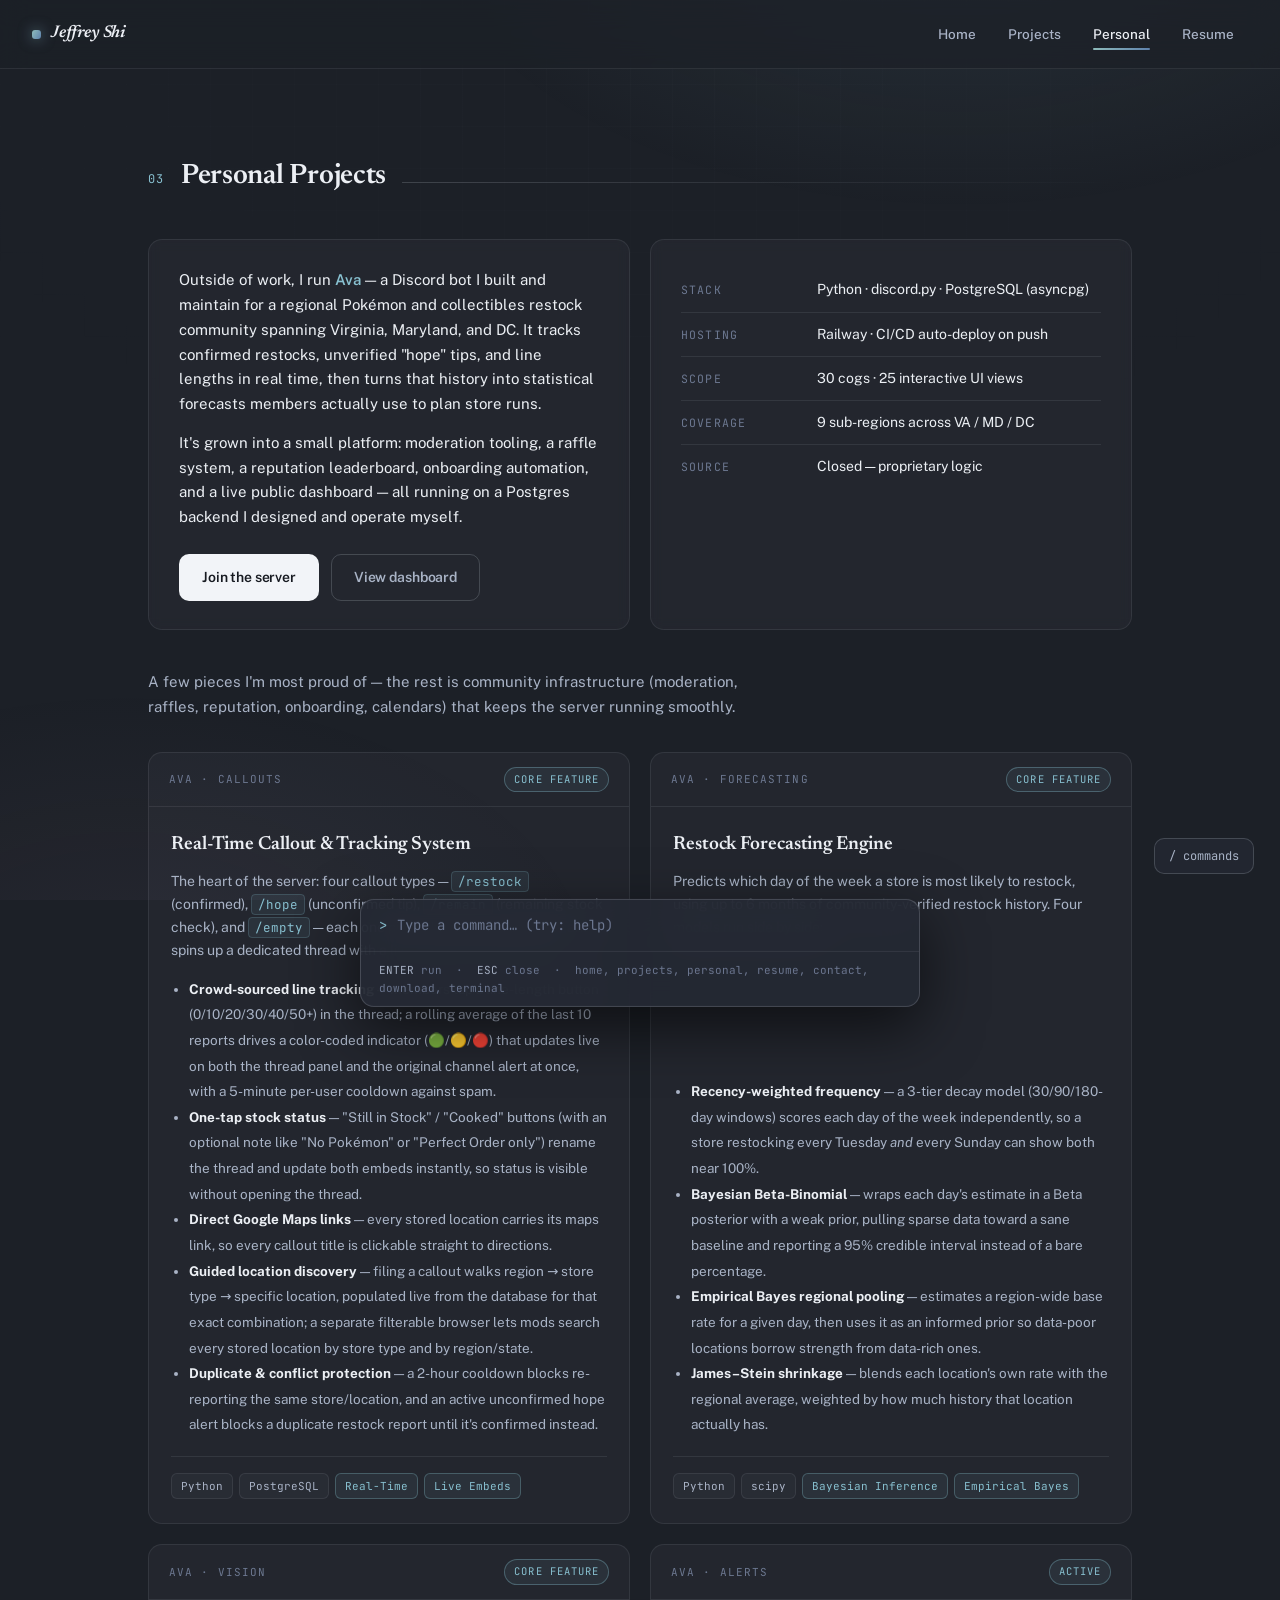
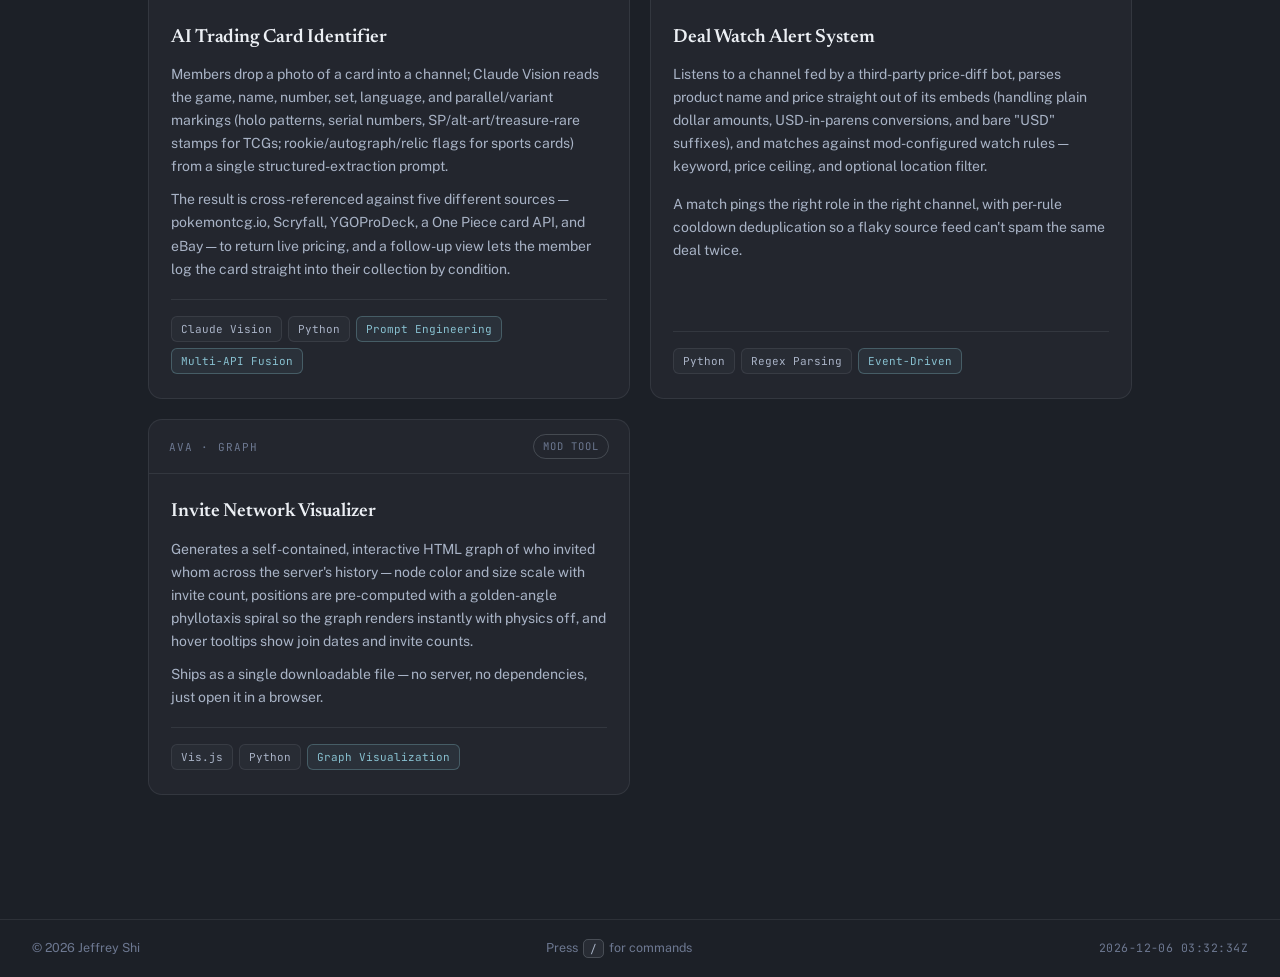
==== personal.html @ e6ff5771 "Sync to Sept 2026 threat-intel resume; strip AI-slop framing Content update (new resume): - Add GRVT" ====
<!DOCTYPE html>
<html lang="en">
<head>
  <meta charset="UTF-8" />
  <meta name="viewport" content="width=device-width, initial-scale=1.0" />
  <title>Personal Projects — Jeffrey Shi</title>
  <meta name="description" content="Personal projects by Jeffrey Shi — Ava, a Discord bot with a statistical restock-forecasting engine, Claude Vision card identification, and more." />
  <link rel="icon" href="assets/favicon.svg" type="image/svg+xml" />
  <link rel="preconnect" href="https://fonts.googleapis.com" />
  <link rel="preconnect" href="https://fonts.gstatic.com" crossorigin />
  <link href="https://fonts.googleapis.com/css2?family=Newsreader:ital,wght@0,400;0,500;0,600;0,700;1,400;1,500;1,600&family=Public+Sans:wght@400;500;600;700;800&family=JetBrains+Mono:wght@400;500;700&display=swap" rel="stylesheet" />
  <link rel="stylesheet" href="css/style.css" />
</head>
<body>
  <nav class="nav">
    <a class="nav-brand" href="index.html"><span class="brand-mark"></span>Jeffrey Shi</a>
    <div class="nav-links">
      <a href="index.html">Home</a>
      <a href="projects.html">Projects</a>
      <a href="personal.html" class="active">Personal</a>
      <a href="resume.html">Resume</a>
    </div>
  </nav>

  <main class="container">

    <section class="section" style="padding-bottom:0;">
      <div class="section-header reveal">
        <span class="tag">03</span>
        <h2 data-scramble>Personal Projects</h2>
        <div class="rule"></div>
      </div>
      <div class="grid-2 reveal" style="margin-bottom:40px;">
        <div class="panel">
          <p style="font-size:15px;">
            Outside of work, I run <strong style="color:var(--accent); font-weight:600;">Ava</strong> —
            a Discord bot I built and maintain for a regional Pokémon and
            collectibles restock community spanning Virginia, Maryland, and DC.
            It tracks confirmed restocks, unverified "hope" tips, and line
            lengths in real time, then turns that history into statistical
            forecasts members actually use to plan store runs.
          </p>
          <p style="font-size:15px; margin-top:14px;">
            It's grown into a small platform: moderation tooling, a raffle
            system, a reputation leaderboard, onboarding automation, and a
            live public dashboard — all running on a Postgres backend I
            designed and operate myself.
          </p>
          <div class="hero-actions" style="margin-top:24px;">
            <a class="btn" href="https://discord.gg/FQAQ3DVdY7" target="_blank" rel="noopener">Join the server</a>
            <a class="btn secondary" href="https://restock-dashboard-production.up.railway.app/" target="_blank" rel="noopener">View dashboard</a>
          </div>
        </div>
        <div class="panel">
          <div class="fact-row"><span class="fact-label">Stack</span><span class="val">Python · discord.py · PostgreSQL (asyncpg)</span></div>
          <div class="fact-row"><span class="fact-label">Hosting</span><span class="val">Railway · CI/CD auto-deploy on push</span></div>
          <div class="fact-row"><span class="fact-label">Scope</span><span class="val">30 cogs · 25 interactive UI views</span></div>
          <div class="fact-row"><span class="fact-label">Coverage</span><span class="val">9 sub-regions across VA / MD / DC</span></div>
          <div class="fact-row"><span class="fact-label">Source</span><span class="val">Closed — proprietary logic</span></div>
        </div>
      </div>
    </section>

    <section class="section" style="padding-top:0;">
      <p class="reveal" style="font-size:15px; color:var(--text-2); margin-bottom:32px; max-width:640px;">
        A few pieces I'm most proud of — the rest is community infrastructure
        (moderation, raffles, reputation, onboarding, calendars) that keeps
        the server running smoothly.
      </p>

      <div class="grid-2">

        <article class="case-file reveal">
          <div class="case-header">
            <span class="case-id">AVA · CALLOUTS</span>
            <span class="case-status active">CORE FEATURE</span>
          </div>
          <div class="case-body">
            <h3 data-scramble>Real-Time Callout &amp; Tracking System</h3>
            <p>
              The heart of the server: four callout types — <code>/restock</code>
              (confirmed), <code>/hope</code> (unconfirmed tip), <code>/remain</code>
              (remaining stock check), and <code>/empty</code> — each one pings the
              right regional role and spins up a dedicated thread with a live,
              interactive status panel.
            </p>
            <ul style="font-size:13.5px; color:var(--text-2); margin:14px 0 0 18px; line-height:1.9;">
              <li><strong style="color:var(--text);">Crowd-sourced line tracking</strong> — members tap a line-length button (0/10/20/30/40/50+) in the thread; a rolling average of the last 10 reports drives a color-coded indicator (🟢/🟡/🔴) that updates live on both the thread panel and the original channel alert at once, with a 5-minute per-user cooldown against spam.</li>
              <li><strong style="color:var(--text);">One-tap stock status</strong> — "Still in Stock" / "Cooked" buttons (with an optional note like "No Pokémon" or "Perfect Order only") rename the thread and update both embeds instantly, so status is visible without opening the thread.</li>
              <li><strong style="color:var(--text);">Direct Google Maps links</strong> — every stored location carries its maps link, so every callout title is clickable straight to directions.</li>
              <li><strong style="color:var(--text);">Guided location discovery</strong> — filing a callout walks region → store type → specific location, populated live from the database for that exact combination; a separate filterable browser lets mods search every stored location by store type and by region/state.</li>
              <li><strong style="color:var(--text);">Duplicate &amp; conflict protection</strong> — a 2-hour cooldown blocks re-reporting the same store/location, and an active unconfirmed hope alert blocks a duplicate restock report until it's confirmed instead.</li>
            </ul>
            <div class="case-meta">
              <span class="chip">Python</span>
              <span class="chip">PostgreSQL</span>
              <span class="chip green">Real-Time</span>
              <span class="chip green">Live Embeds</span>
            </div>
          </div>
        </article>

        <article class="case-file reveal">
          <div class="case-header">
            <span class="case-id">AVA · FORECASTING</span>
            <span class="case-status active">CORE FEATURE</span>
          </div>
          <div class="case-body">
            <h3 data-scramble>Restock Forecasting Engine</h3>
            <p>
              Predicts which day of the week a store is most likely to restock,
              using up to 6 months of community-verified restock history. Four
              models run side by side:
            </p>
            <ul style="font-size:13.5px; color:var(--text-2); margin:14px 0 0 18px; line-height:1.9;">
              <li><strong style="color:var(--text);">Recency-weighted frequency</strong> — a 3-tier decay model (30/90/180-day windows) scores each day of the week independently, so a store restocking every Tuesday <em>and</em> every Sunday can show both near 100%.</li>
              <li><strong style="color:var(--text);">Bayesian Beta-Binomial</strong> — wraps each day's estimate in a Beta posterior with a weak prior, pulling sparse data toward a sane baseline and reporting a 95% credible interval instead of a bare percentage.</li>
              <li><strong style="color:var(--text);">Empirical Bayes regional pooling</strong> — estimates a region-wide base rate for a given day, then uses it as an informed prior so data-poor locations borrow strength from data-rich ones.</li>
              <li><strong style="color:var(--text);">James–Stein shrinkage</strong> — blends each location's own rate with the regional average, weighted by how much history that location actually has.</li>
            </ul>
            <div class="case-meta">
              <span class="chip">Python</span>
              <span class="chip">scipy</span>
              <span class="chip green">Bayesian Inference</span>
              <span class="chip green">Empirical Bayes</span>
            </div>
          </div>
        </article>

        <article class="case-file reveal">
          <div class="case-header">
            <span class="case-id">AVA · VISION</span>
            <span class="case-status active">CORE FEATURE</span>
          </div>
          <div class="case-body">
            <h3 data-scramble>AI Trading Card Identifier</h3>
            <p>
              Members drop a photo of a card into a channel; Claude Vision reads
              the game, name, number, set, language, and parallel/variant
              markings (holo patterns, serial numbers, SP/alt-art/treasure-rare
              stamps for TCGs; rookie/autograph/relic flags for sports cards)
              from a single structured-extraction prompt.
            </p>
            <p style="margin-top:10px;">
              The result is cross-referenced against five different sources —
              pokemontcg.io, Scryfall, YGOProDeck, a One Piece card API, and
              eBay — to return live pricing, and a follow-up view lets the
              member log the card straight into their collection by condition.
            </p>
            <div class="case-meta">
              <span class="chip">Claude Vision</span>
              <span class="chip">Python</span>
              <span class="chip green">Prompt Engineering</span>
              <span class="chip green">Multi-API Fusion</span>
            </div>
          </div>
        </article>

        <article class="case-file reveal">
          <div class="case-header">
            <span class="case-id">AVA · ALERTS</span>
            <span class="case-status active">ACTIVE</span>
          </div>
          <div class="case-body">
            <h3 data-scramble>Deal Watch Alert System</h3>
            <p>
              Listens to a channel fed by a third-party price-diff bot, parses
              product name and price straight out of its embeds (handling
              plain dollar amounts, USD-in-parens conversions, and bare "USD"
              suffixes), and matches against mod-configured watch rules —
              keyword, price ceiling, and optional location filter.
            </p>
            <p style="margin-top:10px;">
              A match pings the right role in the right channel, with
              per-rule cooldown deduplication so a flaky source feed can't
              spam the same deal twice.
            </p>
            <div class="case-meta">
              <span class="chip">Python</span>
              <span class="chip">Regex Parsing</span>
              <span class="chip green">Event-Driven</span>
            </div>
          </div>
        </article>

        <article class="case-file reveal">
          <div class="case-header">
            <span class="case-id">AVA · GRAPH</span>
            <span class="case-status archived">MOD TOOL</span>
          </div>
          <div class="case-body">
            <h3 data-scramble>Invite Network Visualizer</h3>
            <p>
              Generates a self-contained, interactive HTML graph of who invited
              whom across the server's history — node color and size scale
              with invite count, positions are pre-computed with a golden-angle
              phyllotaxis spiral so the graph renders instantly with physics
              off, and hover tooltips show join dates and invite counts.
            </p>
            <p style="margin-top:10px;">
              Ships as a single downloadable file — no server, no dependencies,
              just open it in a browser.
            </p>
            <div class="case-meta">
              <span class="chip">Vis.js</span>
              <span class="chip">Python</span>
              <span class="chip green">Graph Visualization</span>
            </div>
          </div>
        </article>

      </div>
    </section>

  </main>

  <footer class="status-bar">
    <span>&copy; 2026 Jeffrey Shi</span>
    <span class="mono-hint">Press <kbd>/</kbd> for commands</span>
    <span id="utc-clock"></span>
  </footer>

  <button class="cmd-fab" id="cmd-fab">/ commands</button>
  <div class="cmd-palette" id="cmd-palette">
    <div class="cmd-row">
      <span class="p">&gt;</span>
      <input id="cmd-input" type="text" placeholder="Type a command… (try: help)" aria-label="Site command" autocomplete="off" spellcheck="false" />
    </div>
    <div class="cmd-hint"><span class="k">ENTER</span> run &nbsp;·&nbsp; <span class="k">ESC</span> close &nbsp;·&nbsp; home, projects, personal, resume, contact, download, terminal</div>
  </div>

  <script src="js/main.js"></script>
  <script src="js/terminal.js"></script>
</body>
</html>
---- css/style.css ----
/* ============================================================
   JEFFREY SHI — PERSONAL SITE
   Design: "Nord Ops" — an editorial take on the Nord editor/
   terminal theme. Frost cyan dominant, aurora purple as a sharp
   secondary accent. Serif headlines, Public Sans body, JetBrains
   Mono for data/labels/code — three voices, not one blended font.
   ============================================================ */

:root {
  --bg: #1c2027;
  --surface: rgba(216, 222, 233, 0.035);
  --surface-hover: rgba(216, 222, 233, 0.065);
  --border: rgba(216, 222, 233, 0.09);
  --border-strong: rgba(216, 222, 233, 0.19);
  --text: #eceff4;                 /* Nord6 */
  --text-2: #a9b3c6;                /* muted slate — secondary body copy */
  --text-3: #6d7891;                /* muted — tertiary / labels */
  --accent: #88c0d0;                /* Nord8 frost cyan — dominant */
  --accent-2: #b48ead;              /* Nord15 aurora purple — sharp secondary */
  --accent-soft: rgba(136, 192, 208, 0.12);
  --grad: linear-gradient(120deg, #8fbcbb, #5e81ac);  /* Nord7 teal → Nord10 deep frost blue */
  --mono: "JetBrains Mono", "Cascadia Code", Consolas, monospace;
  --sans: "Public Sans", "Segoe UI", system-ui, sans-serif;
  --serif: "Newsreader", "Iowan Old Style", Georgia, serif;
  --radius: 14px;
}

* { margin: 0; padding: 0; box-sizing: border-box; }

html { scroll-behavior: smooth; }

body {
  background: var(--bg);
  color: var(--text);
  font-family: var(--sans);
  font-size: 16px;
  line-height: 1.65;
  overflow-x: hidden;
  -webkit-font-smoothing: antialiased;
}

/* Ambient glows */
body::before {
  content: "";
  position: fixed;
  inset: 0;
  z-index: -3;
  pointer-events: none;
  background:
    radial-gradient(900px 500px at 75% -10%, rgba(136, 192, 208, 0.10), transparent 60%),
    radial-gradient(800px 500px at 10% 110%, rgba(180, 142, 173, 0.07), transparent 60%);
}

/* Faint technical grid — atmosphere/depth without a texture image */
body::after {
  content: "";
  position: fixed;
  inset: 0;
  z-index: -2;
  pointer-events: none;
  opacity: 0.5;
  background-image:
    linear-gradient(rgba(216, 222, 233, 0.035) 1px, transparent 1px),
    linear-gradient(90deg, rgba(216, 222, 233, 0.035) 1px, transparent 1px);
  background-size: 42px 42px;
  mask-image: radial-gradient(1200px 800px at 50% 0%, black, transparent 75%);
  -webkit-mask-image: radial-gradient(1200px 800px at 50% 0%, black, transparent 75%);
}

::selection { background: rgba(136, 192, 208, 0.35); color: #fff; }

/* ---------- Navigation ---------- */
.nav {
  position: sticky;
  top: 0;
  z-index: 100;
  display: flex;
  align-items: center;
  justify-content: space-between;
  padding: 16px 32px;
  background: rgba(28, 32, 39, 0.72);
  backdrop-filter: blur(14px);
  -webkit-backdrop-filter: blur(14px);
  border-bottom: 1px solid var(--border);
}

.nav-brand {
  display: inline-flex;
  align-items: center;
  gap: 10px;
  font-family: var(--serif);
  font-size: 17px;
  font-weight: 600;
  font-style: italic;
  color: var(--text);
  text-decoration: none;
  letter-spacing: -0.01em;
}

.brand-mark {
  width: 9px;
  height: 9px;
  border-radius: 3px;
  background: var(--grad);
  box-shadow: 0 0 14px rgba(136, 192, 208, 0.55);
}

.nav-links { display: flex; gap: 4px; }

.nav-links a {
  position: relative;
  font-size: 13.5px;
  font-weight: 500;
  color: var(--text-2);
  text-decoration: none;
  padding: 7px 14px;
  border-radius: 8px;
  transition: color 0.15s ease, background 0.15s ease;
}

.nav-links a:hover { color: var(--text); background: var(--surface-hover); }

.nav-links a.active { color: var(--text); }

.nav-links a.active::after {
  content: "";
  position: absolute;
  left: 14px;
  right: 14px;
  bottom: 2px;
  height: 2px;
  border-radius: 2px;
  background: var(--grad);
}

/* ---------- Layout ---------- */
.container {
  max-width: 1040px;
  margin: 0 auto;
  padding: 0 28px;
}

.section { padding: 84px 0; }

.section-header {
  display: flex;
  align-items: baseline;
  gap: 16px;
  margin-bottom: 40px;
}

.section-header .tag {
  font-family: var(--mono);
  font-size: 12px;
  color: var(--accent);
  letter-spacing: 0.12em;
}

.section-header h2 {
  font-family: var(--serif);
  font-size: 28px;
  font-weight: 600;
  letter-spacing: -0.01em;
  color: var(--text);
  white-space: nowrap;
}

.section-header .rule {
  flex: 1;
  height: 1px;
  background: linear-gradient(90deg, var(--border-strong), transparent);
}

/* ---------- Hero ---------- */
.hero {
  position: relative;
  min-height: calc(100vh - 70px);
  display: flex;
  align-items: center;
  padding: 80px 0 60px;
}

.hero > div:first-child {
  position: relative;
  z-index: 1;
}

/* One orchestrated page-load sequence — staggered reveal, not scattered
   micro-interactions. Below the fold, .reveal (scroll-triggered) takes over. */
.hero-load {
  opacity: 0;
  animation: hero-load-in 0.7s cubic-bezier(0.16, 1, 0.3, 1) forwards;
}

@keyframes hero-load-in {
  from { opacity: 0; transform: translateY(16px); }
  to   { opacity: 1; transform: translateY(0); }
}

@media (prefers-reduced-motion: reduce) {
  .hero-load { animation: none; opacity: 1; }
}

/* ---------- 3D hero centerpiece (signals globe) ---------- */
.hero-3d {
  position: absolute;
  top: 50%;
  right: -110px;
  transform: translateY(-50%);
  width: 620px;
  height: 620px;
  z-index: 0;
  pointer-events: none;
  /* Fade the canvas edges to nothing instead of a hard rectangle — the
     globe's own render always fills a square, so this is what makes it
     read as sitting *in* the page rather than framed by a box. */
  mask-image: radial-gradient(circle at 50% 50%, black 42%, transparent 82%);
  -webkit-mask-image: radial-gradient(circle at 50% 50%, black 42%, transparent 82%);
}

.hero-3d canvas { width: 100%; height: 100%; display: block; }

@media (max-width: 1400px) { .hero-3d { width: 520px; height: 520px; right: -70px; } }
@media (max-width: 1100px) { .hero-3d { width: 420px; height: 420px; right: -40px; opacity: 0.55; } }
@media (max-width: 900px)  { .hero-3d { display: none; } }

.eyebrow {
  font-family: var(--mono);
  font-size: 12px;
  letter-spacing: 0.22em;
  text-transform: uppercase;
  color: var(--text-3);
  margin-bottom: 22px;
}

.eyebrow .tick { color: var(--accent); }

.hero-name {
  font-family: var(--serif);
  font-size: clamp(46px, 8vw, 88px);
  font-weight: 700;
  letter-spacing: -0.02em;
  line-height: 1.02;
  color: var(--text);
}

.hero-name .grad {
  color: var(--accent); /* fallback if background-clip:text isn't supported/rendered */
  background: var(--grad);
  -webkit-background-clip: text;
  background-clip: text;
}

@supports ((-webkit-background-clip: text) or (background-clip: text)) {
  .hero-name .grad { color: transparent; }
}

.hero-role {
  margin-top: 20px;
  font-family: var(--mono);
  font-size: clamp(14px, 2vw, 17px);
  color: var(--text-2);
  min-height: 1.7em;
}

.hero-role .cursor {
  display: inline-block;
  width: 2px;
  height: 1.15em;
  margin-left: 2px;
  background: var(--accent);
  vertical-align: text-bottom;
  animation: blink 1.1s steps(1) infinite;
}

@keyframes blink { 50% { opacity: 0; } }

.hero-sub {
  margin-top: 26px;
  max-width: 620px;
  color: var(--text-2);
  font-size: 16.5px;
}

.hero-actions { margin-top: 38px; display: flex; gap: 12px; flex-wrap: wrap; }

/* ---------- Buttons ---------- */
.btn {
  display: inline-flex;
  align-items: center;
  gap: 8px;
  font-family: var(--sans);
  font-size: 14px;
  font-weight: 600;
  letter-spacing: -0.01em;
  text-decoration: none;
  padding: 11px 22px;
  border-radius: 10px;
  border: 1px solid transparent;
  background: #f2f4f8;
  color: #171a21;
  cursor: pointer;
  transition: transform 0.15s ease, box-shadow 0.15s ease, background 0.15s ease, border-color 0.15s ease, color 0.15s ease;
}

.btn:hover {
  transform: translateY(-1px);
  box-shadow: 0 8px 30px rgba(136, 192, 208, 0.18);
}

.btn.amber {
  background: var(--accent-soft);
  border-color: rgba(136, 192, 208, 0.35);
  color: var(--accent);
}

.btn.amber:hover {
  background: rgba(136, 192, 208, 0.18);
  border-color: rgba(136, 192, 208, 0.6);
  box-shadow: 0 8px 30px rgba(136, 192, 208, 0.15);
}

.btn.secondary {
  background: transparent;
  border-color: var(--border-strong);
  color: var(--text-2);
}

.btn.secondary:hover {
  color: var(--text);
  border-color: rgba(216, 222, 233, 0.35);
  box-shadow: none;
}

/* ---------- Panels / cards ---------- */
.panel {
  background: var(--surface);
  border: 1px solid var(--border);
  border-radius: var(--radius);
  padding: 28px 30px;
  backdrop-filter: blur(6px);
}

.grid-2 { display: grid; grid-template-columns: 1fr 1fr; gap: 20px; }
.grid-3 { display: grid; grid-template-columns: repeat(3, 1fr); gap: 20px; }

@media (max-width: 820px) {
  .grid-2, .grid-3 { grid-template-columns: 1fr; }
}

/* ---------- Fact list (about page) ---------- */
.fact-row {
  display: grid;
  grid-template-columns: 120px 1fr;
  gap: 16px;
  padding: 10px 0;
  border-bottom: 1px solid var(--border);
  font-size: 14px;
}

.fact-row:last-child { border-bottom: none; }

.fact-label {
  font-family: var(--mono);
  font-size: 11.5px;
  letter-spacing: 0.1em;
  text-transform: uppercase;
  color: var(--text-3);
  padding-top: 3px;
}

.fact-row .val { color: var(--text); }
.fact-row .val em { font-style: normal; color: var(--accent); }

/* ---------- Domain cards ---------- */
.domain-card {
  position: relative;
  background: var(--surface);
  border: 1px solid var(--border);
  border-radius: var(--radius);
  padding: 28px 26px;
  transition: transform 0.2s ease, border-color 0.2s ease, background 0.2s ease;
  overflow: hidden;
}

.domain-card::before {
  content: "";
  position: absolute;
  top: 0;
  left: 0;
  right: 0;
  height: 1px;
  background: var(--grad);
  opacity: 0;
  transition: opacity 0.2s ease;
}

.domain-card:hover {
  transform: translateY(-3px);
  border-color: var(--border-strong);
  background: var(--surface-hover);
}

.domain-card:hover::before { opacity: 1; }

.domain-card .icon {
  font-family: var(--mono);
  font-size: 11.5px;
  color: var(--accent);
  letter-spacing: 0.14em;
  margin-bottom: 14px;
}

.domain-card h3 {
  font-family: var(--serif);
  font-size: 19px;
  font-weight: 600;
  letter-spacing: -0.005em;
  color: var(--text);
  margin-bottom: 10px;
}

.domain-card p { font-size: 14px; color: var(--text-2); }

.domain-card .chips { margin-top: 18px; display: flex; flex-wrap: wrap; gap: 6px; }

/* ---------- Chips ---------- */
.chip {
  font-family: var(--mono);
  font-size: 11px;
  color: var(--text-2);
  border: 1px solid var(--border);
  border-radius: 6px;
  padding: 3px 9px;
  background: rgba(216, 222, 233, 0.03);
}

.chip.green {
  color: var(--accent);
  border-color: rgba(136, 192, 208, 0.3);
  background: rgba(136, 192, 208, 0.07);
}

.chip.amber {
  color: var(--accent-2);
  border-color: rgba(180, 142, 173, 0.3);
  background: rgba(180, 142, 173, 0.07);
}

/* ---------- Reveal on scroll ---------- */
.reveal { opacity: 0; transform: translateY(16px); transition: opacity 0.55s ease, transform 0.55s ease; }
.reveal.visible { opacity: 1; transform: none; }

/* ---------- Project cards ---------- */
.case-file {
  position: relative;
  background: var(--surface);
  border: 1px solid var(--border);
  border-radius: var(--radius);
  overflow: hidden;
  transition: transform 0.2s ease, border-color 0.2s ease, background 0.2s ease;
  display: flex;
  flex-direction: column;
}

.case-file:hover {
  transform: translateY(-3px);
  border-color: var(--border-strong);
  background: var(--surface-hover);
}

.case-header {
  display: flex;
  justify-content: space-between;
  align-items: center;
  padding: 14px 20px;
  border-bottom: 1px solid var(--border);
  font-family: var(--mono);
  font-size: 11px;
}

.case-id { color: var(--text-3); letter-spacing: 0.1em; }

.case-status {
  letter-spacing: 0.1em;
  padding: 3px 9px;
  border-radius: 999px;
  border: 1px solid;
  font-size: 10.5px;
}

.case-status.active { color: var(--accent); border-color: rgba(136, 192, 208, 0.35); background: rgba(136, 192, 208, 0.07); }
.case-status.archived { color: var(--text-3); border-color: var(--border-strong); }
.case-status.dev { color: var(--accent-2); border-color: rgba(180, 142, 173, 0.35); background: rgba(180, 142, 173, 0.07); }

.case-body { padding: 22px 22px 24px; flex: 1; display: flex; flex-direction: column; }

.case-body h3 {
  font-family: var(--serif);
  font-size: 19px;
  font-weight: 600;
  letter-spacing: -0.005em;
  color: var(--text);
  margin-bottom: 10px;
}

.case-body p { font-size: 14px; color: var(--text-2); flex: 1; }

.case-body code {
  font-family: var(--mono);
  font-size: 12.5px;
  color: var(--accent);
  background: rgba(136, 192, 208, 0.08);
  border: 1px solid rgba(136, 192, 208, 0.2);
  border-radius: 4px;
  padding: 1px 6px;
}

.case-meta {
  margin-top: 18px;
  padding-top: 16px;
  border-top: 1px solid var(--border);
  display: flex;
  flex-wrap: wrap;
  gap: 6px;
}

.case-links { margin-top: 14px; display: flex; gap: 12px; }

.case-links a {
  font-family: var(--mono);
  font-size: 12px;
  color: var(--accent);
  text-decoration: none;
}

.case-links a:hover { text-decoration: underline; text-underline-offset: 3px; }

/* ---------- Contact ---------- */
.contact-strip {
  display: flex;
  flex-wrap: wrap;
  gap: 12px;
  justify-content: center;
}

/* ---------- Footer ---------- */
.status-bar {
  margin-top: 40px;
  border-top: 1px solid var(--border);
  padding: 18px 32px;
  display: flex;
  justify-content: space-between;
  align-items: center;
  flex-wrap: wrap;
  gap: 10px;
  font-size: 12.5px;
  color: var(--text-3);
}

.status-bar .mono-hint kbd {
  font-family: var(--mono);
  font-size: 11px;
  color: var(--text-2);
  background: var(--surface-hover);
  border: 1px solid var(--border-strong);
  border-radius: 5px;
  padding: 1.5px 6px;
  margin: 0 2px;
}

#utc-clock { font-family: var(--mono); font-size: 11.5px; letter-spacing: 0.04em; }

/* ============================================================
   RESUME PAGE
   ============================================================ */

.dossier-header {
  margin-top: 48px;
  border: 1px solid var(--border);
  border-radius: var(--radius);
  background: var(--surface);
  backdrop-filter: blur(6px);
  overflow: hidden;
}

.dossier-main {
  display: grid;
  grid-template-columns: 1fr auto;
  gap: 28px;
  padding: 32px 32px 28px;
  align-items: center;
}

@media (max-width: 700px) { .dossier-main { grid-template-columns: 1fr; } }

.dossier-main h1 {
  font-family: var(--serif);
  font-size: clamp(32px, 5vw, 46px);
  font-weight: 700;
  letter-spacing: -0.015em;
}

.dossier-main h1 .grad {
  color: var(--accent); /* fallback if background-clip:text isn't supported/rendered */
  background: var(--grad);
  -webkit-background-clip: text;
  background-clip: text;
}

@supports ((-webkit-background-clip: text) or (background-clip: text)) {
  .dossier-main h1 .grad { color: transparent; }
}

.dossier-main .role-line {
  color: var(--text-2);
  font-size: 15.5px;
  margin-top: 8px;
}

.dossier-stats {
  display: grid;
  grid-template-columns: repeat(3, auto);
  gap: 10px 30px;
}

.stat .num {
  font-family: var(--serif);
  font-size: 32px;
  font-weight: 600;
  letter-spacing: -0.01em;
  color: var(--accent); /* fallback if background-clip:text isn't supported/rendered */
  background: var(--grad);
  -webkit-background-clip: text;
  background-clip: text;
}

@supports ((-webkit-background-clip: text) or (background-clip: text)) {
  .stat .num { color: transparent; }
}

.stat .lbl {
  font-family: var(--mono);
  font-size: 10px;
  color: var(--text-3);
  letter-spacing: 0.12em;
  text-transform: uppercase;
}

.dossier-actions {
  display: flex;
  gap: 12px;
  padding: 0 32px 30px;
  flex-wrap: wrap;
}

/* --- Resume tabs (segmented control) --- */
.resume-tabs {
  position: sticky;
  top: 63px;
  z-index: 50;
  display: flex;
  gap: 4px;
  margin: 36px 0 32px;
  padding: 5px;
  background: rgba(28, 32, 39, 0.85);
  backdrop-filter: blur(14px);
  border: 1px solid var(--border);
  border-radius: 12px;
  overflow-x: auto;
  width: fit-content;
  max-width: 100%;
}

.resume-tabs button {
  font-family: var(--sans);
  font-size: 13.5px;
  font-weight: 500;
  color: var(--text-2);
  background: transparent;
  border: none;
  border-radius: 8px;
  padding: 9px 18px;
  cursor: pointer;
  white-space: nowrap;
  transition: color 0.15s ease, background 0.15s ease;
}

.resume-tabs button:hover { color: var(--text); background: var(--surface-hover); }

.resume-tabs button.active {
  color: var(--text);
  background: rgba(216, 222, 233, 0.1);
}

/* --- Timeline --- */
.timeline { position: relative; padding-left: 32px; }

.timeline::before {
  content: "";
  position: absolute;
  left: 9px;
  top: 8px;
  bottom: 8px;
  width: 1px;
  background: linear-gradient(180deg, rgba(136, 192, 208, 0.5), var(--border) 85%);
}

.tl-entry { position: relative; margin-bottom: 16px; }

.tl-entry::before {
  content: "";
  position: absolute;
  left: -28px;
  top: 24px;
  width: 9px;
  height: 9px;
  border-radius: 50%;
  background: var(--bg);
  border: 2px solid var(--accent);
  transition: background 0.2s ease, box-shadow 0.2s ease;
}

.tl-entry.open::before {
  background: var(--accent);
  box-shadow: 0 0 12px rgba(136, 192, 208, 0.5);
}

.tl-card {
  background: var(--surface);
  border: 1px solid var(--border);
  border-radius: var(--radius);
  overflow: hidden;
  transition: border-color 0.2s ease;
}

.tl-entry.open .tl-card { border-color: var(--border-strong); }

.tl-head {
  width: 100%;
  display: flex;
  justify-content: space-between;
  align-items: center;
  gap: 16px;
  padding: 19px 24px;
  background: transparent;
  border: none;
  cursor: pointer;
  text-align: left;
  color: var(--text);
}

.tl-head:hover { background: var(--surface-hover); }

.tl-head .role { font-family: var(--serif); font-size: 17px; font-weight: 600; letter-spacing: -0.005em; color: var(--text); }
.tl-head .org { font-size: 13.5px; color: var(--accent); margin-top: 3px; }
.tl-head .dates { font-family: var(--mono); font-size: 11.5px; color: var(--text-3); white-space: nowrap; letter-spacing: 0.04em; }
.tl-head .caret { font-family: var(--mono); color: var(--text-3); transition: transform 0.25s ease, color 0.25s ease; }
.tl-entry.open .caret { transform: rotate(90deg); color: var(--accent); }

.tl-body {
  max-height: 0;
  overflow: hidden;
  transition: max-height 0.4s ease;
}

.tl-body-inner { padding: 4px 24px 22px; border-top: 1px solid var(--border); }

.tl-body ul { list-style: none; margin-top: 16px; }

.tl-body li {
  position: relative;
  padding-left: 18px;
  margin-bottom: 9px;
  font-size: 14px;
  color: var(--text-2);
}

.tl-body li::before {
  content: "";
  position: absolute;
  left: 0;
  top: 0.62em;
  width: 6px;
  height: 1.5px;
  border-radius: 1px;
  background: var(--accent);
}

.tl-body .chips { margin-top: 16px; display: flex; flex-wrap: wrap; gap: 6px; }

/* --- Skills --- */
.skill-group h3 {
  font-family: var(--mono);
  font-size: 11.5px;
  letter-spacing: 0.16em;
  color: var(--text-3);
  text-transform: uppercase;
  margin-bottom: 18px;
}

/* --- Education --- */
.edu-card { display: flex; flex-direction: column; gap: 4px; }
.edu-card .degree { font-family: var(--serif); font-size: 17px; font-weight: 600; letter-spacing: -0.005em; color: var(--text); }
.edu-card .school { color: var(--accent); font-size: 13.5px; }
.edu-card .detail { color: var(--text-2); font-size: 13.5px; margin-top: 6px; }

/* ---------- Command palette ---------- */
.cmd-palette {
  position: fixed;
  left: 50%;
  bottom: 34px;
  transform: translateX(-50%) translateY(130%);
  width: min(560px, calc(100vw - 40px));
  background: rgba(36, 41, 51, 0.92);
  backdrop-filter: blur(18px);
  -webkit-backdrop-filter: blur(18px);
  border: 1px solid var(--border-strong);
  border-radius: 14px;
  box-shadow: 0 20px 60px rgba(0, 0, 0, 0.6);
  z-index: 300;
  transition: transform 0.28s cubic-bezier(0.22, 1, 0.36, 1);
}

.cmd-palette.open { transform: translateX(-50%) translateY(0); }

.cmd-palette .cmd-row { display: flex; align-items: center; padding: 14px 18px; gap: 10px; }

.cmd-palette .p { font-family: var(--mono); color: var(--accent); font-size: 14px; }

.cmd-palette input {
  flex: 1;
  background: transparent;
  border: none;
  outline: none;
  color: var(--text);
  font-family: var(--mono);
  font-size: 14px;
}

.cmd-palette input::placeholder { color: var(--text-3); }

.cmd-hint {
  padding: 9px 18px;
  border-top: 1px solid var(--border);
  font-family: var(--mono);
  font-size: 11px;
  color: var(--text-3);
}

.cmd-hint .k { color: var(--text-2); }

.cmd-fab {
  position: fixed;
  right: 26px;
  bottom: 26px;
  z-index: 290;
  font-family: var(--mono);
  font-size: 12px;
  color: var(--text-2);
  background: rgba(36, 41, 51, 0.85);
  backdrop-filter: blur(10px);
  border: 1px solid var(--border-strong);
  border-radius: 10px;
  padding: 9px 14px;
  cursor: pointer;
  transition: color 0.15s ease, border-color 0.15s ease;
}

.cmd-fab:hover { color: var(--text); border-color: rgba(216, 222, 233, 0.35); }

/* ---------- Cipher-scramble text reveal ---------- */
.section-header h2.scrambling,
.domain-card h3.scrambling,
.case-body h3.scrambling {
  font-family: var(--mono);
  color: var(--accent);
  text-shadow: 0 0 12px rgba(136, 192, 208, 0.4);
}

/* ---------- Hidden terminal easter egg ---------- */
.term-overlay {
  position: fixed;
  inset: 0;
  z-index: 400;
  display: flex;
  align-items: center;
  justify-content: center;
  background: rgba(14, 16, 20, 0.72);
  backdrop-filter: blur(6px);
  -webkit-backdrop-filter: blur(6px);
  opacity: 0;
  pointer-events: none;
  transition: opacity 0.2s ease;
}

.term-overlay.open { opacity: 1; pointer-events: auto; }

.term-panel {
  width: min(640px, calc(100vw - 40px));
  max-height: min(520px, calc(100vh - 80px));
  display: flex;
  flex-direction: column;
  background: rgba(30, 34, 42, 0.97);
  border: 1px solid var(--border-strong);
  border-radius: 12px;
  box-shadow: 0 30px 80px rgba(0, 0, 0, 0.65), 0 0 40px rgba(136, 192, 208, 0.08);
  overflow: hidden;
  transform: translateY(10px) scale(0.98);
  transition: transform 0.22s cubic-bezier(0.22, 1, 0.36, 1);
}

.term-overlay.open .term-panel { transform: translateY(0) scale(1); }

.term-panel-head {
  display: flex;
  align-items: center;
  gap: 8px;
  padding: 10px 16px;
  background: rgba(216, 222, 233, 0.03);
  border-bottom: 1px solid var(--border);
  flex-shrink: 0;
}

.term-panel-head .term-dot { width: 10px; height: 10px; border-radius: 50%; }
.term-panel-head .term-dot.r { background: #bf616a; }
.term-panel-head .term-dot.y { background: #ebcb8b; }
.term-panel-head .term-dot.g { background: #a3be8c; }
.term-panel-title { margin-left: 8px; font-family: var(--mono); font-size: 12px; color: var(--text-3); }

.term-output {
  flex: 1;
  overflow-y: auto;
  padding: 14px 18px;
  font-family: var(--mono);
  font-size: 13px;
  line-height: 1.7;
}

.term-line { color: var(--text-2); white-space: pre-wrap; word-break: break-word; }
.term-line.term-banner { color: var(--text-3); }
.term-line.term-prompt-line { color: var(--accent); }

.term-input-row {
  display: flex;
  align-items: center;
  gap: 8px;
  padding: 10px 18px;
  border-top: 1px solid var(--border);
  flex-shrink: 0;
}

.term-input-row .p { font-family: var(--mono); color: var(--accent); font-size: 13px; }

.term-input-row input {
  flex: 1;
  background: transparent;
  border: none;
  outline: none;
  color: var(--text);
  font-family: var(--mono);
  font-size: 13px;
}

.term-input-row input::placeholder { color: var(--text-3); }

@media (max-width: 640px) {
  .term-panel { width: calc(100vw - 24px); max-height: calc(100vh - 48px); }
}

/* ---------- Print: clean paper resume ---------- */
@media print {
  body { background: #fff; color: #111; font-size: 12px; }
  body::before, body::after, .nav, .status-bar,
  .resume-tabs, .dossier-actions, .cmd-palette, .cmd-fab,
  .term-overlay { display: none !important; }
  .resume-pane { display: block !important; }
  .panel, .tl-card, .dossier-header { background: #fff; border-color: #ccc; box-shadow: none; backdrop-filter: none; }
  .tl-body { max-height: none !important; overflow: visible; }
  .tl-head { cursor: default; }
  .tl-head .role, .dossier-main h1, .edu-card .degree { color: #111; }
  .dossier-main h1 .grad, .stat .num { background: none; -webkit-background-clip: unset; background-clip: unset; color: #111; }
  .tl-head .org, .edu-card .school { color: #0e6b7a; }
  .tl-body li, .edu-card .detail { color: #333; }
  .dossier-main .role-line { color: #444; }
  .timeline::before { background: #8fd3de; }
  .tl-body li::before { background: #0e6b7a; }
  .chip { color: #0e6b7a; border-color: #8fd3de; background: none; }
  .reveal { opacity: 1 !important; transform: none !important; }
  a { color: #111; text-decoration: none; }
}

@media (max-width: 640px) {
  .nav { padding: 13px 18px; }
  .nav-links a { padding: 6px 10px; font-size: 13px; }
  .container { padding: 0 20px; }
  .section { padding: 56px 0; }
  .hero { padding: 48px 0 40px; }
  .status-bar { justify-content: center; text-align: center; }
}
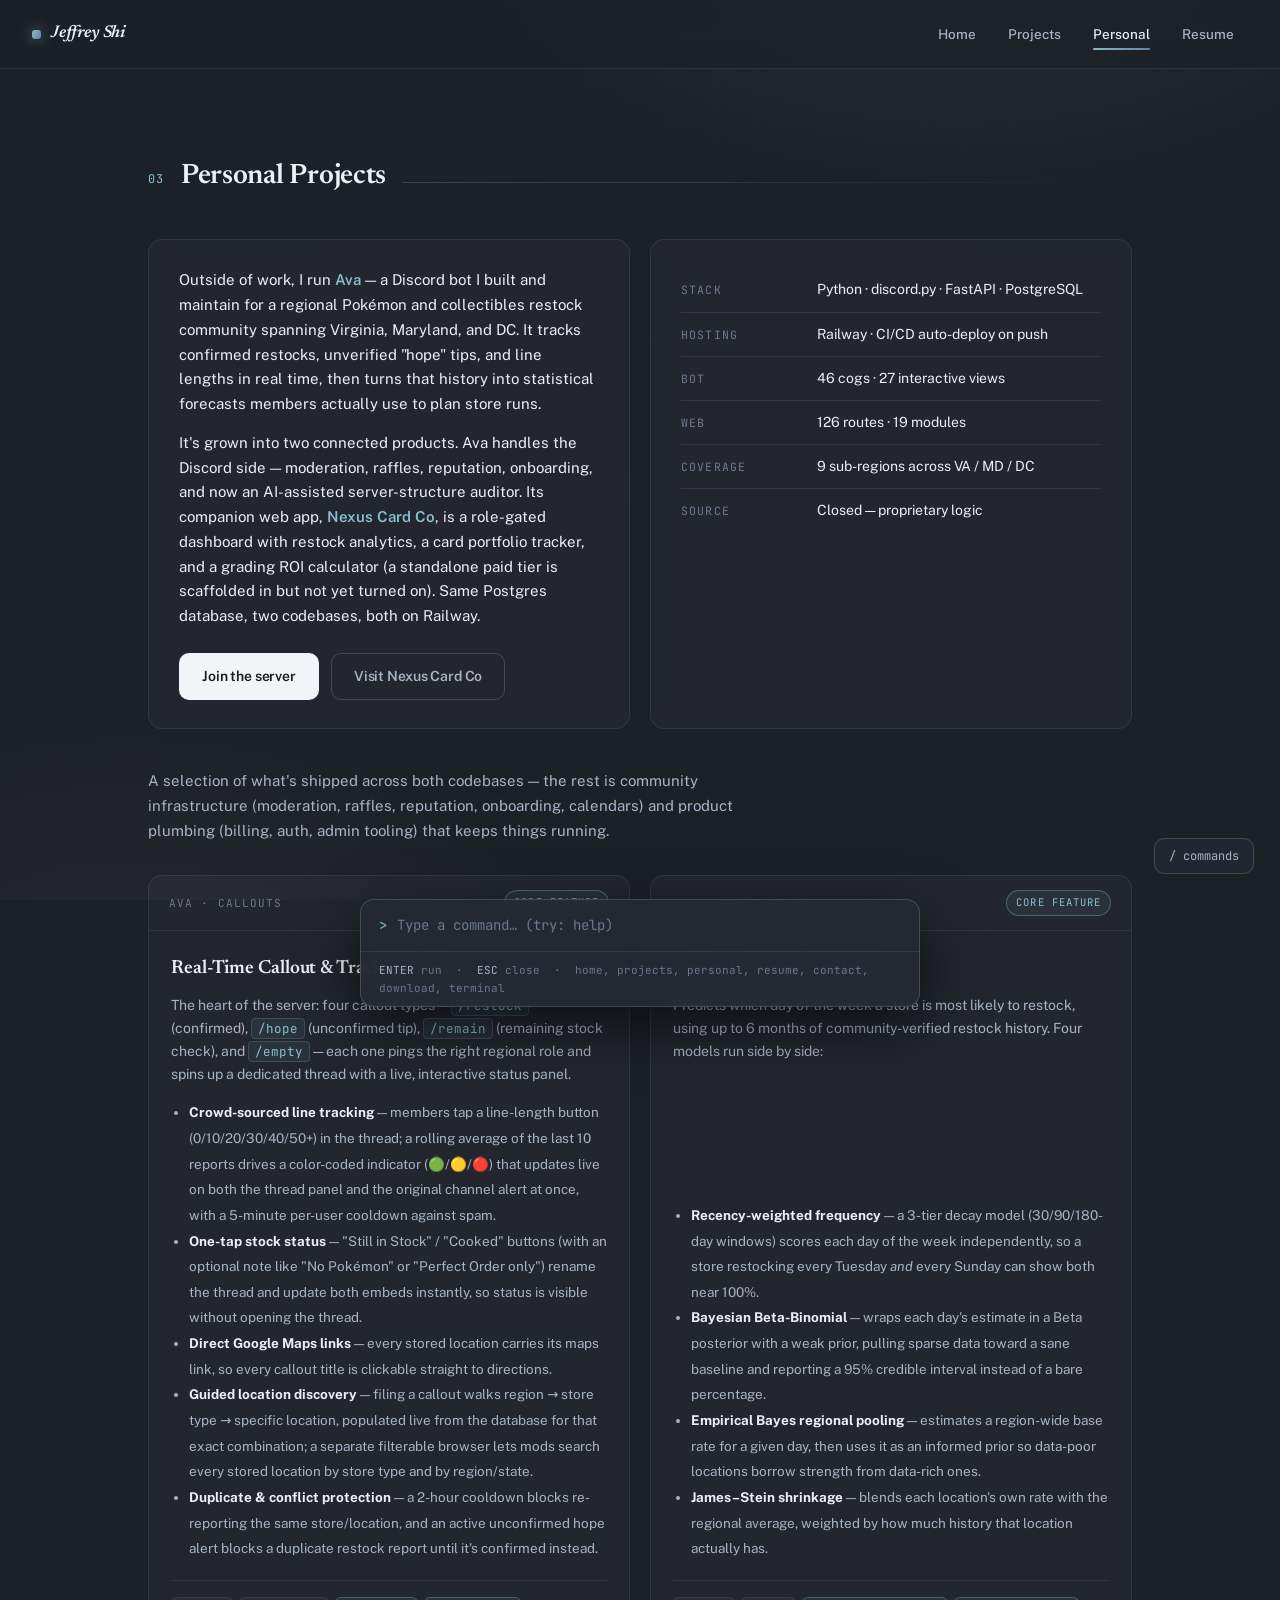
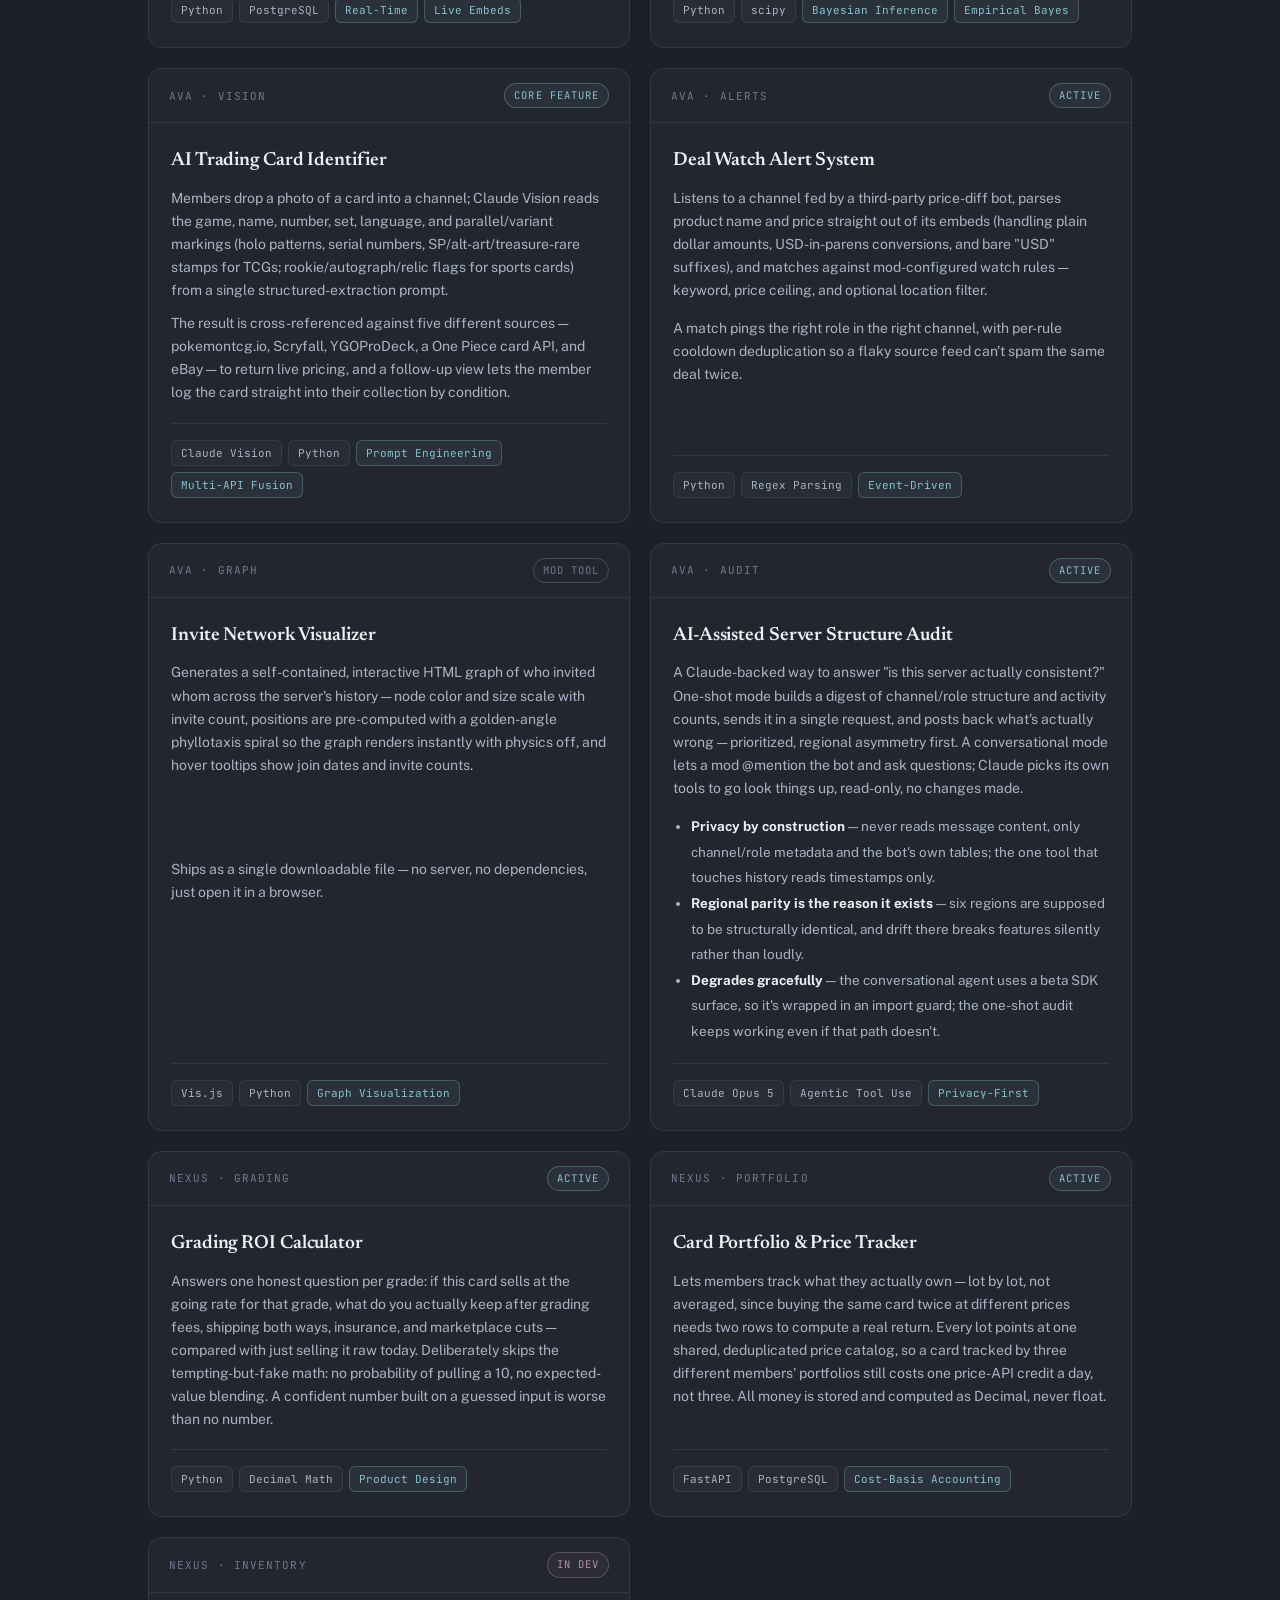
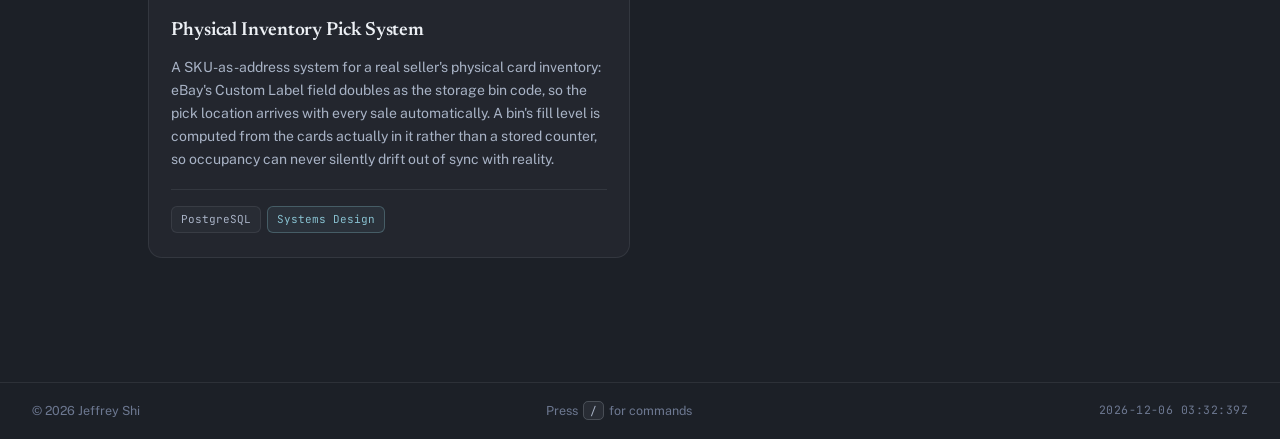
==== commit ba49497d: "Expand Personal Projects with Nexus Card Co and new bot features ava_bot has grown substantially sin" ====
--- a/personal.html
+++ b/personal.html
@@ -4,7 +4,7 @@
   <meta charset="UTF-8" />
   <meta name="viewport" content="width=device-width, initial-scale=1.0" />
   <title>Personal Projects — Jeffrey Shi</title>
-  <meta name="description" content="Personal projects by Jeffrey Shi — Ava, a Discord bot with a statistical restock-forecasting engine, Claude Vision card identification, and more." />
+  <meta name="description" content="Personal projects by Jeffrey Shi — Ava, a Discord bot with statistical restock forecasting and an AI server auditor, plus Nexus Card Co, its companion web platform." />
   <link rel="icon" href="assets/favicon.svg" type="image/svg+xml" />
   <link rel="preconnect" href="https://fonts.googleapis.com" />
   <link rel="preconnect" href="https://fonts.gstatic.com" crossorigin />
@@ -41,20 +41,25 @@
             forecasts members actually use to plan store runs.
           </p>
           <p style="font-size:15px; margin-top:14px;">
-            It's grown into a small platform: moderation tooling, a raffle
-            system, a reputation leaderboard, onboarding automation, and a
-            live public dashboard — all running on a Postgres backend I
-            designed and operate myself.
+            It's grown into two connected products. Ava handles the Discord
+            side — moderation, raffles, reputation, onboarding, and now an
+            AI-assisted server-structure auditor. Its companion web app,
+            <strong style="color:var(--accent); font-weight:600;">Nexus Card Co</strong>,
+            is a role-gated dashboard with restock analytics, a card
+            portfolio tracker, and a grading ROI calculator (a standalone
+            paid tier is scaffolded in but not yet turned on). Same
+            Postgres database, two codebases, both on Railway.
           </p>
           <div class="hero-actions" style="margin-top:24px;">
             <a class="btn" href="https://discord.gg/FQAQ3DVdY7" target="_blank" rel="noopener">Join the server</a>
-            <a class="btn secondary" href="https://restock-dashboard-production.up.railway.app/" target="_blank" rel="noopener">View dashboard</a>
+            <a class="btn secondary" href="https://www.nexuscardco.com/" target="_blank" rel="noopener">Visit Nexus Card Co</a>
           </div>
         </div>
         <div class="panel">
-          <div class="fact-row"><span class="fact-label">Stack</span><span class="val">Python · discord.py · PostgreSQL (asyncpg)</span></div>
+          <div class="fact-row"><span class="fact-label">Stack</span><span class="val">Python · discord.py · FastAPI · PostgreSQL</span></div>
           <div class="fact-row"><span class="fact-label">Hosting</span><span class="val">Railway · CI/CD auto-deploy on push</span></div>
-          <div class="fact-row"><span class="fact-label">Scope</span><span class="val">30 cogs · 25 interactive UI views</span></div>
+          <div class="fact-row"><span class="fact-label">Bot</span><span class="val">46 cogs · 27 interactive views</span></div>
+          <div class="fact-row"><span class="fact-label">Web</span><span class="val">126 routes · 19 modules</span></div>
           <div class="fact-row"><span class="fact-label">Coverage</span><span class="val">9 sub-regions across VA / MD / DC</span></div>
           <div class="fact-row"><span class="fact-label">Source</span><span class="val">Closed — proprietary logic</span></div>
         </div>
@@ -63,9 +68,10 @@
 
     <section class="section" style="padding-top:0;">
       <p class="reveal" style="font-size:15px; color:var(--text-2); margin-bottom:32px; max-width:640px;">
-        A few pieces I'm most proud of — the rest is community infrastructure
-        (moderation, raffles, reputation, onboarding, calendars) that keeps
-        the server running smoothly.
+        A selection of what's shipped across both codebases — the rest is
+        community infrastructure (moderation, raffles, reputation,
+        onboarding, calendars) and product plumbing (billing, auth, admin
+        tooling) that keeps things running.
       </p>
 
       <div class="grid-2">
@@ -205,6 +211,105 @@
               <span class="chip">Vis.js</span>
               <span class="chip">Python</span>
               <span class="chip green">Graph Visualization</span>
+            </div>
+          </div>
+        </article>
+
+        <article class="case-file reveal">
+          <div class="case-header">
+            <span class="case-id">AVA · AUDIT</span>
+            <span class="case-status active">ACTIVE</span>
+          </div>
+          <div class="case-body">
+            <h3 data-scramble>AI-Assisted Server Structure Audit</h3>
+            <p>
+              A Claude-backed way to answer "is this server actually
+              consistent?" One-shot mode builds a digest of channel/role
+              structure and activity counts, sends it in a single request,
+              and posts back what's actually wrong — prioritized, regional
+              asymmetry first. A conversational mode lets a mod @mention the
+              bot and ask questions; Claude picks its own tools to go look
+              things up, read-only, no changes made.
+            </p>
+            <ul style="font-size:13.5px; color:var(--text-2); margin:14px 0 0 18px; line-height:1.9;">
+              <li><strong style="color:var(--text);">Privacy by construction</strong> — never reads message content, only channel/role metadata and the bot's own tables; the one tool that touches history reads timestamps only.</li>
+              <li><strong style="color:var(--text);">Regional parity is the reason it exists</strong> — six regions are supposed to be structurally identical, and drift there breaks features silently rather than loudly.</li>
+              <li><strong style="color:var(--text);">Degrades gracefully</strong> — the conversational agent uses a beta SDK surface, so it's wrapped in an import guard; the one-shot audit keeps working even if that path doesn't.</li>
+            </ul>
+            <div class="case-meta">
+              <span class="chip">Claude Opus 5</span>
+              <span class="chip">Agentic Tool Use</span>
+              <span class="chip green">Privacy-First</span>
+            </div>
+          </div>
+        </article>
+
+        <article class="case-file reveal">
+          <div class="case-header">
+            <span class="case-id">NEXUS · GRADING</span>
+            <span class="case-status active">ACTIVE</span>
+          </div>
+          <div class="case-body">
+            <h3 data-scramble>Grading ROI Calculator</h3>
+            <p>
+              Answers one honest question per grade: if this card sells at
+              the going rate for that grade, what do you actually keep after
+              grading fees, shipping both ways, insurance, and marketplace
+              cuts — compared with just selling it raw today. Deliberately
+              skips the tempting-but-fake math: no probability of pulling a
+              10, no expected-value blending. A confident number built on a
+              guessed input is worse than no number.
+            </p>
+            <div class="case-meta">
+              <span class="chip">Python</span>
+              <span class="chip">Decimal Math</span>
+              <span class="chip green">Product Design</span>
+            </div>
+          </div>
+        </article>
+
+        <article class="case-file reveal">
+          <div class="case-header">
+            <span class="case-id">NEXUS · PORTFOLIO</span>
+            <span class="case-status active">ACTIVE</span>
+          </div>
+          <div class="case-body">
+            <h3 data-scramble>Card Portfolio &amp; Price Tracker</h3>
+            <p>
+              Lets members track what they actually own — lot by lot, not
+              averaged, since buying the same card twice at different prices
+              needs two rows to compute a real return. Every lot points at
+              one shared, deduplicated price catalog, so a card tracked by
+              three different members' portfolios still costs one price-API
+              credit a day, not three. All money is stored and computed as
+              Decimal, never float.
+            </p>
+            <div class="case-meta">
+              <span class="chip">FastAPI</span>
+              <span class="chip">PostgreSQL</span>
+              <span class="chip green">Cost-Basis Accounting</span>
+            </div>
+          </div>
+        </article>
+
+        <article class="case-file reveal">
+          <div class="case-header">
+            <span class="case-id">NEXUS · INVENTORY</span>
+            <span class="case-status dev">IN DEV</span>
+          </div>
+          <div class="case-body">
+            <h3 data-scramble>Physical Inventory Pick System</h3>
+            <p>
+              A SKU-as-address system for a real seller's physical card
+              inventory: eBay's Custom Label field doubles as the storage
+              bin code, so the pick location arrives with every sale
+              automatically. A bin's fill level is computed from the cards
+              actually in it rather than a stored counter, so occupancy can
+              never silently drift out of sync with reality.
+            </p>
+            <div class="case-meta">
+              <span class="chip">PostgreSQL</span>
+              <span class="chip green">Systems Design</span>
             </div>
           </div>
         </article>
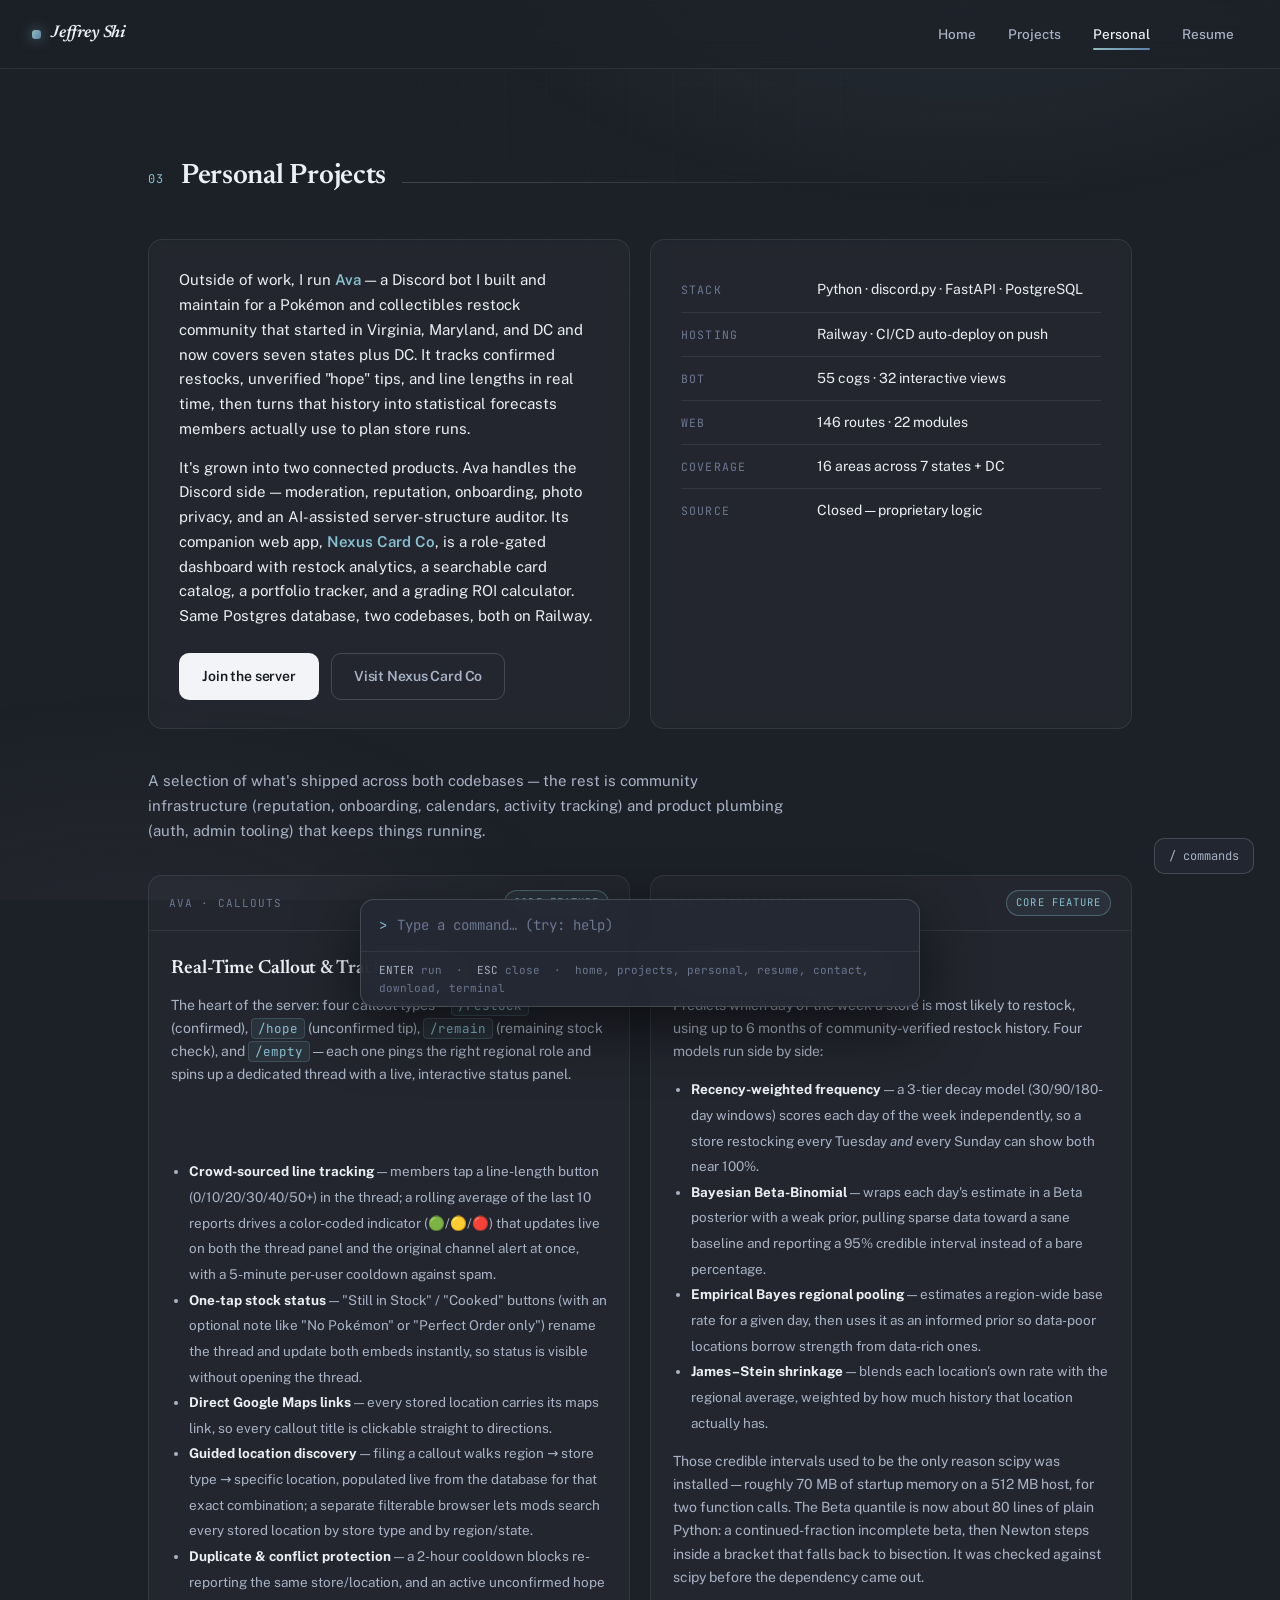
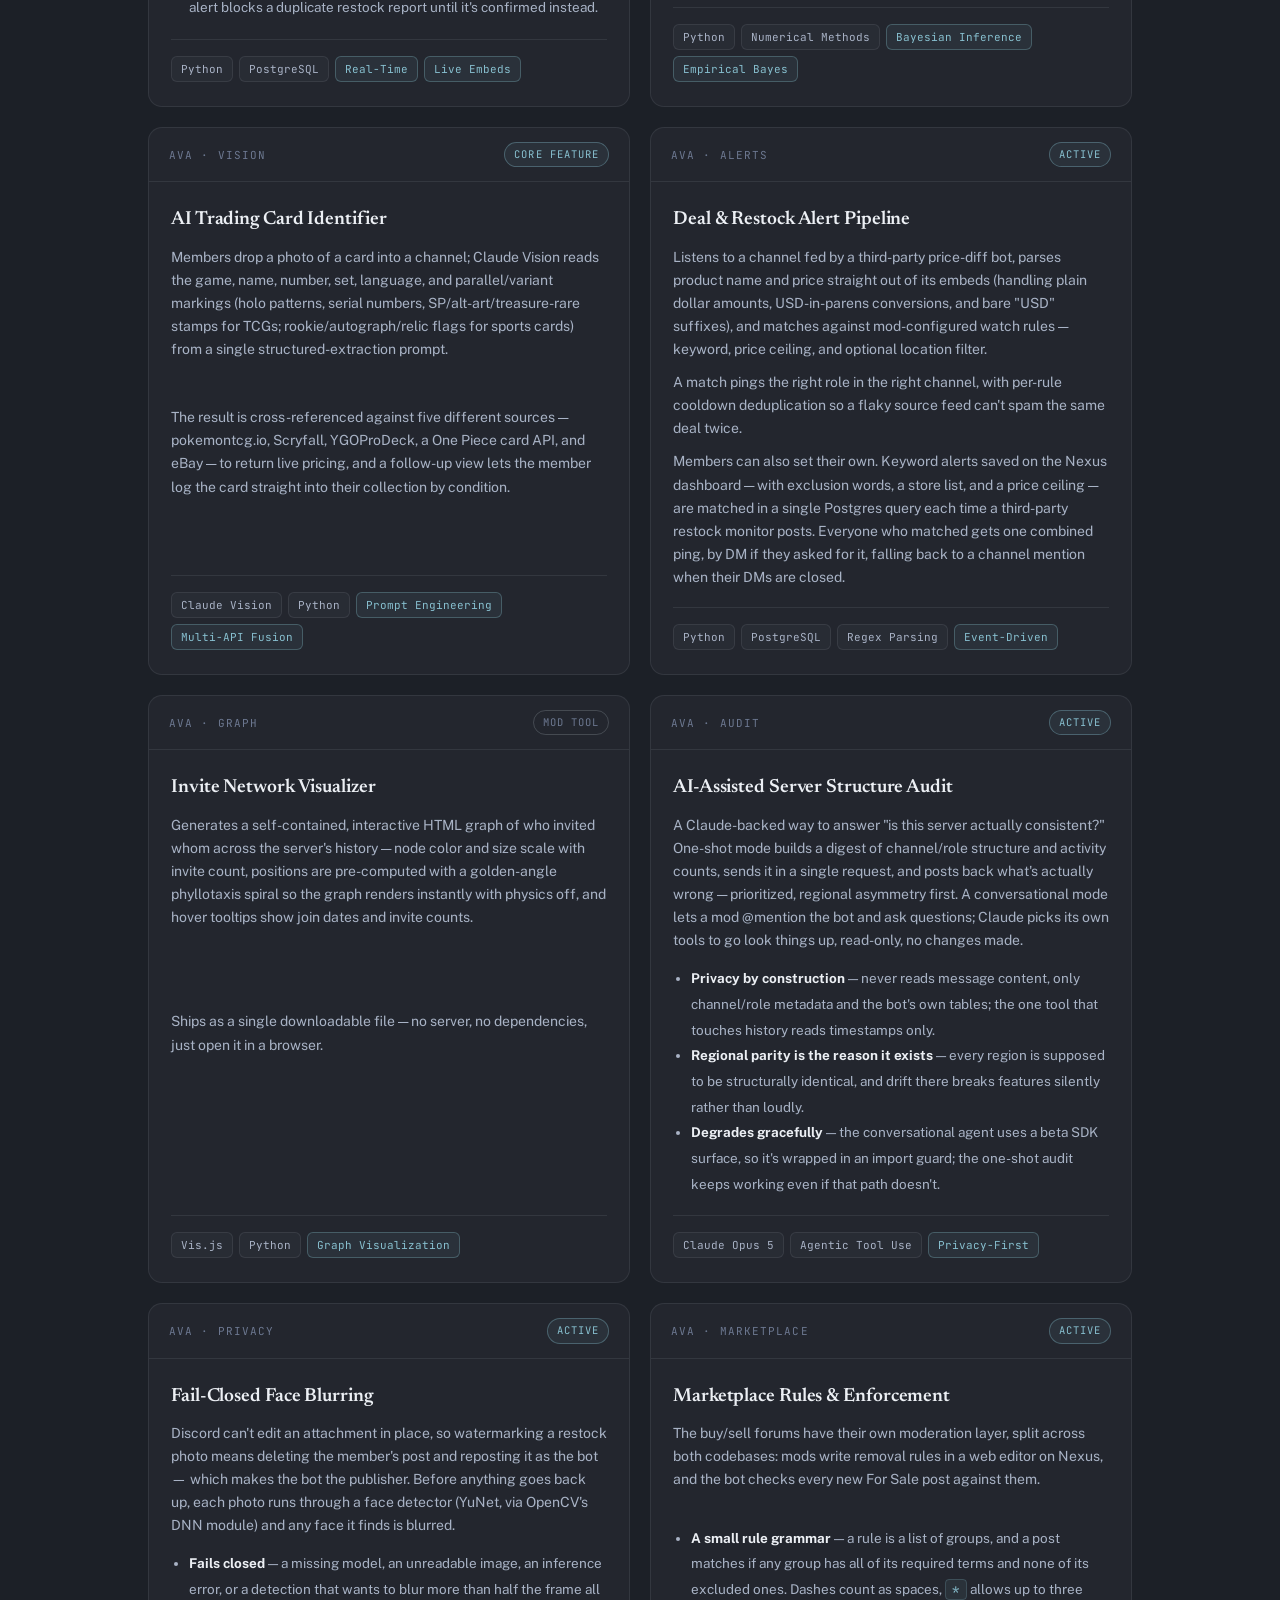
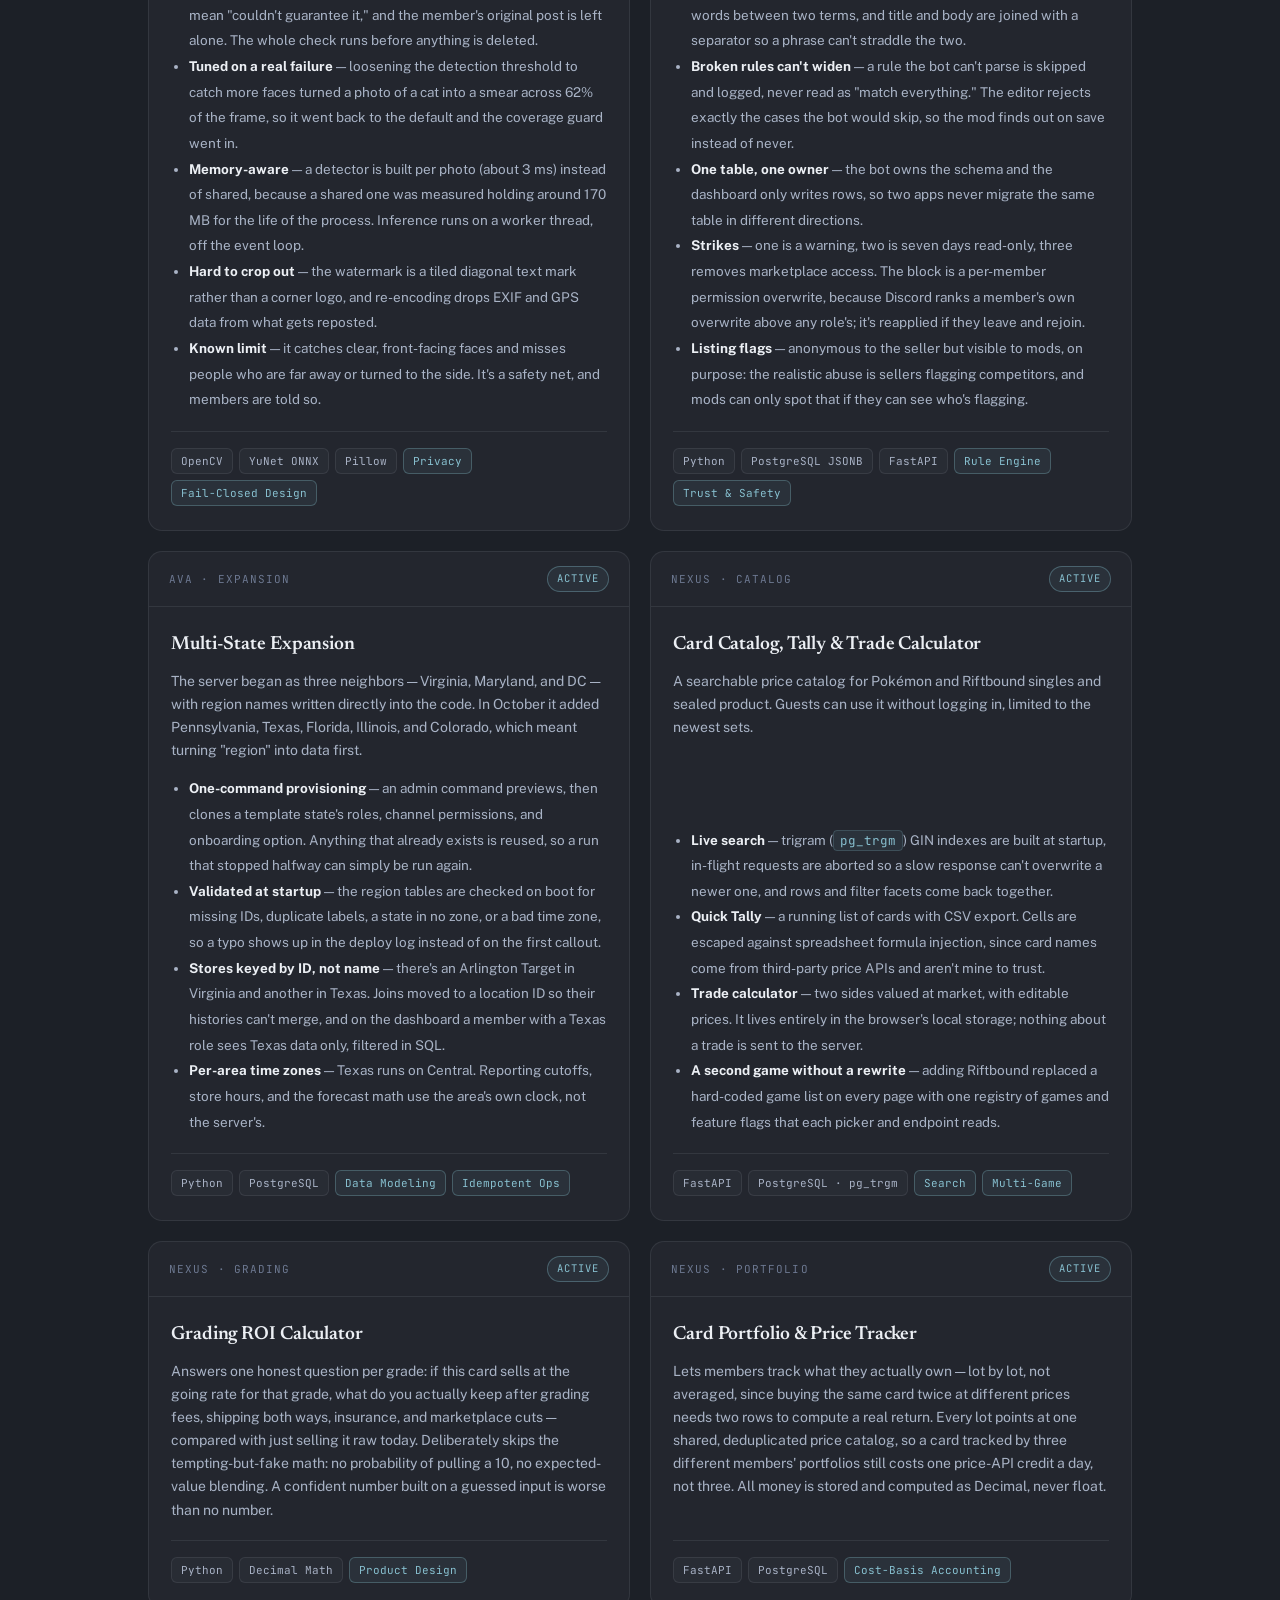
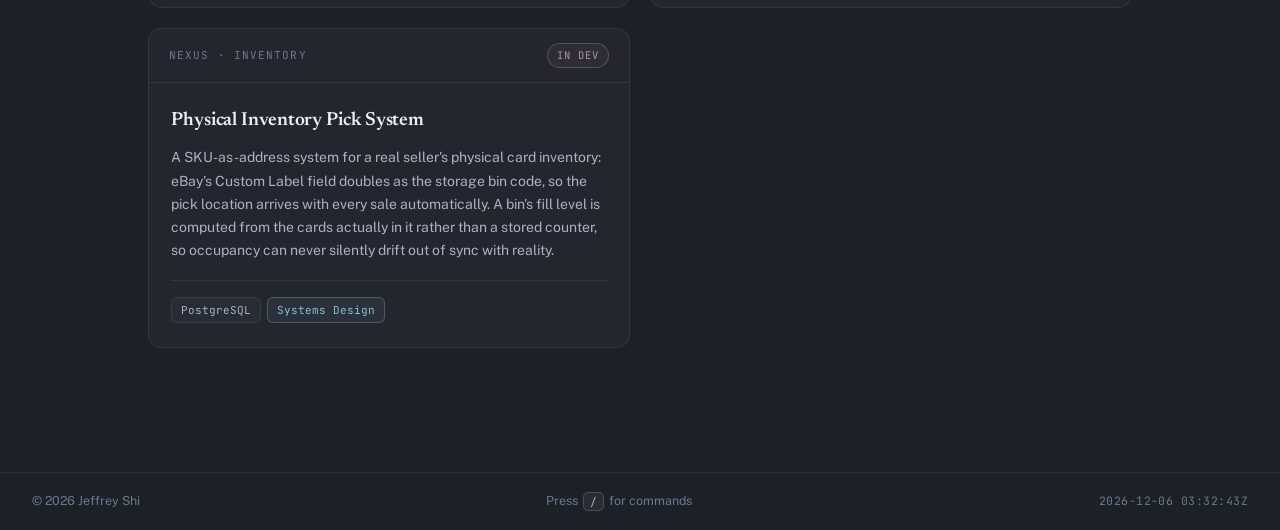
==== commit bb0c9888: "Personal Projects: add face blurring, marketplace, expansion and catalog New cards from two months o" ====
--- a/personal.html
+++ b/personal.html
@@ -4,7 +4,7 @@
   <meta charset="UTF-8" />
   <meta name="viewport" content="width=device-width, initial-scale=1.0" />
   <title>Personal Projects — Jeffrey Shi</title>
-  <meta name="description" content="Personal projects by Jeffrey Shi — Ava, a Discord bot with statistical restock forecasting and an AI server auditor, plus Nexus Card Co, its companion web platform." />
+  <meta name="description" content="Personal projects by Jeffrey Shi — Ava, a Discord bot with statistical restock forecasting, automatic face blurring, and an AI server auditor, plus Nexus Card Co, its companion web platform." />
   <link rel="icon" href="assets/favicon.svg" type="image/svg+xml" />
   <link rel="preconnect" href="https://fonts.googleapis.com" />
   <link rel="preconnect" href="https://fonts.gstatic.com" crossorigin />
@@ -34,21 +34,22 @@
         <div class="panel">
           <p style="font-size:15px;">
             Outside of work, I run <strong style="color:var(--accent); font-weight:600;">Ava</strong> —
-            a Discord bot I built and maintain for a regional Pokémon and
-            collectibles restock community spanning Virginia, Maryland, and DC.
+            a Discord bot I built and maintain for a Pokémon and collectibles
+            restock community that started in Virginia, Maryland, and DC and
+            now covers seven states plus DC.
             It tracks confirmed restocks, unverified "hope" tips, and line
             lengths in real time, then turns that history into statistical
             forecasts members actually use to plan store runs.
           </p>
           <p style="font-size:15px; margin-top:14px;">
             It's grown into two connected products. Ava handles the Discord
-            side — moderation, raffles, reputation, onboarding, and now an
-            AI-assisted server-structure auditor. Its companion web app,
+            side — moderation, reputation, onboarding, photo privacy, and
+            an AI-assisted server-structure auditor. Its companion web app,
             <strong style="color:var(--accent); font-weight:600;">Nexus Card Co</strong>,
-            is a role-gated dashboard with restock analytics, a card
-            portfolio tracker, and a grading ROI calculator (a standalone
-            paid tier is scaffolded in but not yet turned on). Same
-            Postgres database, two codebases, both on Railway.
+            is a role-gated dashboard with restock analytics, a searchable
+            card catalog, a portfolio tracker, and a grading ROI
+            calculator. Same Postgres database, two codebases, both on
+            Railway.
           </p>
           <div class="hero-actions" style="margin-top:24px;">
             <a class="btn" href="https://discord.gg/FQAQ3DVdY7" target="_blank" rel="noopener">Join the server</a>
@@ -58,9 +59,9 @@
         <div class="panel">
           <div class="fact-row"><span class="fact-label">Stack</span><span class="val">Python · discord.py · FastAPI · PostgreSQL</span></div>
           <div class="fact-row"><span class="fact-label">Hosting</span><span class="val">Railway · CI/CD auto-deploy on push</span></div>
-          <div class="fact-row"><span class="fact-label">Bot</span><span class="val">46 cogs · 27 interactive views</span></div>
-          <div class="fact-row"><span class="fact-label">Web</span><span class="val">126 routes · 19 modules</span></div>
-          <div class="fact-row"><span class="fact-label">Coverage</span><span class="val">9 sub-regions across VA / MD / DC</span></div>
+          <div class="fact-row"><span class="fact-label">Bot</span><span class="val">55 cogs · 32 interactive views</span></div>
+          <div class="fact-row"><span class="fact-label">Web</span><span class="val">146 routes · 22 modules</span></div>
+          <div class="fact-row"><span class="fact-label">Coverage</span><span class="val">16 areas across 7 states + DC</span></div>
           <div class="fact-row"><span class="fact-label">Source</span><span class="val">Closed — proprietary logic</span></div>
         </div>
       </div>
@@ -69,9 +70,9 @@
     <section class="section" style="padding-top:0;">
       <p class="reveal" style="font-size:15px; color:var(--text-2); margin-bottom:32px; max-width:640px;">
         A selection of what's shipped across both codebases — the rest is
-        community infrastructure (moderation, raffles, reputation,
-        onboarding, calendars) and product plumbing (billing, auth, admin
-        tooling) that keeps things running.
+        community infrastructure (reputation, onboarding, calendars,
+        activity tracking) and product plumbing (auth, admin tooling)
+        that keeps things running.
       </p>
 
       <div class="grid-2">
@@ -124,9 +125,18 @@
               <li><strong style="color:var(--text);">Empirical Bayes regional pooling</strong> — estimates a region-wide base rate for a given day, then uses it as an informed prior so data-poor locations borrow strength from data-rich ones.</li>
               <li><strong style="color:var(--text);">James–Stein shrinkage</strong> — blends each location's own rate with the regional average, weighted by how much history that location actually has.</li>
             </ul>
-            <div class="case-meta">
-              <span class="chip">Python</span>
-              <span class="chip">scipy</span>
+            <p style="margin-top:14px;">
+              Those credible intervals used to be the only reason scipy was
+              installed — roughly 70 MB of startup memory on a 512 MB host,
+              for two function calls. The Beta quantile is now about 80
+              lines of plain Python: a continued-fraction incomplete beta,
+              then Newton steps inside a bracket that falls back to
+              bisection. It was checked against scipy before the dependency
+              came out.
+            </p>
+            <div class="case-meta">
+              <span class="chip">Python</span>
+              <span class="chip">Numerical Methods</span>
               <span class="chip green">Bayesian Inference</span>
               <span class="chip green">Empirical Bayes</span>
             </div>
@@ -168,7 +178,7 @@
             <span class="case-status active">ACTIVE</span>
           </div>
           <div class="case-body">
-            <h3 data-scramble>Deal Watch Alert System</h3>
+            <h3 data-scramble>Deal &amp; Restock Alert Pipeline</h3>
             <p>
               Listens to a channel fed by a third-party price-diff bot, parses
               product name and price straight out of its embeds (handling
@@ -181,8 +191,17 @@
               per-rule cooldown deduplication so a flaky source feed can't
               spam the same deal twice.
             </p>
-            <div class="case-meta">
-              <span class="chip">Python</span>
+            <p style="margin-top:10px;">
+              Members can also set their own. Keyword alerts saved on the
+              Nexus dashboard — with exclusion words, a store list, and a
+              price ceiling — are matched in a single Postgres query each
+              time a third-party restock monitor posts. Everyone who matched
+              gets one combined ping, by DM if they asked for it, falling
+              back to a channel mention when their DMs are closed.
+            </p>
+            <div class="case-meta">
+              <span class="chip">Python</span>
+              <span class="chip">PostgreSQL</span>
               <span class="chip">Regex Parsing</span>
               <span class="chip green">Event-Driven</span>
             </div>
@@ -233,13 +252,130 @@
             </p>
             <ul style="font-size:13.5px; color:var(--text-2); margin:14px 0 0 18px; line-height:1.9;">
               <li><strong style="color:var(--text);">Privacy by construction</strong> — never reads message content, only channel/role metadata and the bot's own tables; the one tool that touches history reads timestamps only.</li>
-              <li><strong style="color:var(--text);">Regional parity is the reason it exists</strong> — six regions are supposed to be structurally identical, and drift there breaks features silently rather than loudly.</li>
+              <li><strong style="color:var(--text);">Regional parity is the reason it exists</strong> — every region is supposed to be structurally identical, and drift there breaks features silently rather than loudly.</li>
               <li><strong style="color:var(--text);">Degrades gracefully</strong> — the conversational agent uses a beta SDK surface, so it's wrapped in an import guard; the one-shot audit keeps working even if that path doesn't.</li>
             </ul>
             <div class="case-meta">
               <span class="chip">Claude Opus 5</span>
               <span class="chip">Agentic Tool Use</span>
               <span class="chip green">Privacy-First</span>
+            </div>
+          </div>
+        </article>
+
+        <article class="case-file reveal">
+          <div class="case-header">
+            <span class="case-id">AVA · PRIVACY</span>
+            <span class="case-status active">ACTIVE</span>
+          </div>
+          <div class="case-body">
+            <h3 data-scramble>Fail-Closed Face Blurring</h3>
+            <p>
+              Discord can't edit an attachment in place, so watermarking a
+              restock photo means deleting the member's post and reposting
+              it as the bot — which makes the bot the publisher. Before
+              anything goes back up, each photo runs through a face
+              detector (YuNet, via OpenCV's DNN module) and any face it
+              finds is blurred.
+            </p>
+            <ul style="font-size:13.5px; color:var(--text-2); margin:14px 0 0 18px; line-height:1.9;">
+              <li><strong style="color:var(--text);">Fails closed</strong> — a missing model, an unreadable image, an inference error, or a detection that wants to blur more than half the frame all mean "couldn't guarantee it," and the member's original post is left alone. The whole check runs before anything is deleted.</li>
+              <li><strong style="color:var(--text);">Tuned on a real failure</strong> — loosening the detection threshold to catch more faces turned a photo of a cat into a smear across 62% of the frame, so it went back to the default and the coverage guard went in.</li>
+              <li><strong style="color:var(--text);">Memory-aware</strong> — a detector is built per photo (about 3 ms) instead of shared, because a shared one was measured holding around 170 MB for the life of the process. Inference runs on a worker thread, off the event loop.</li>
+              <li><strong style="color:var(--text);">Hard to crop out</strong> — the watermark is a tiled diagonal text mark rather than a corner logo, and re-encoding drops EXIF and GPS data from what gets reposted.</li>
+              <li><strong style="color:var(--text);">Known limit</strong> — it catches clear, front-facing faces and misses people who are far away or turned to the side. It's a safety net, and members are told so.</li>
+            </ul>
+            <div class="case-meta">
+              <span class="chip">OpenCV</span>
+              <span class="chip">YuNet ONNX</span>
+              <span class="chip">Pillow</span>
+              <span class="chip green">Privacy</span>
+              <span class="chip green">Fail-Closed Design</span>
+            </div>
+          </div>
+        </article>
+
+        <article class="case-file reveal">
+          <div class="case-header">
+            <span class="case-id">AVA · MARKETPLACE</span>
+            <span class="case-status active">ACTIVE</span>
+          </div>
+          <div class="case-body">
+            <h3 data-scramble>Marketplace Rules &amp; Enforcement</h3>
+            <p>
+              The buy/sell forums have their own moderation layer, split
+              across both codebases: mods write removal rules in a web
+              editor on Nexus, and the bot checks every new For Sale post
+              against them.
+            </p>
+            <ul style="font-size:13.5px; color:var(--text-2); margin:14px 0 0 18px; line-height:1.9;">
+              <li><strong style="color:var(--text);">A small rule grammar</strong> — a rule is a list of groups, and a post matches if any group has all of its required terms and none of its excluded ones. Dashes count as spaces, <code>*</code> allows up to three words between two terms, and title and body are joined with a separator so a phrase can't straddle the two.</li>
+              <li><strong style="color:var(--text);">Broken rules can't widen</strong> — a rule the bot can't parse is skipped and logged, never read as "match everything." The editor rejects exactly the cases the bot would skip, so the mod finds out on save instead of never.</li>
+              <li><strong style="color:var(--text);">One table, one owner</strong> — the bot owns the schema and the dashboard only writes rows, so two apps never migrate the same table in different directions.</li>
+              <li><strong style="color:var(--text);">Strikes</strong> — one is a warning, two is seven days read-only, three removes marketplace access. The block is a per-member permission overwrite, because Discord ranks a member's own overwrite above any role's; it's reapplied if they leave and rejoin.</li>
+              <li><strong style="color:var(--text);">Listing flags</strong> — anonymous to the seller but visible to mods, on purpose: the realistic abuse is sellers flagging competitors, and mods can only spot that if they can see who's flagging.</li>
+            </ul>
+            <div class="case-meta">
+              <span class="chip">Python</span>
+              <span class="chip">PostgreSQL JSONB</span>
+              <span class="chip">FastAPI</span>
+              <span class="chip green">Rule Engine</span>
+              <span class="chip green">Trust &amp; Safety</span>
+            </div>
+          </div>
+        </article>
+
+        <article class="case-file reveal">
+          <div class="case-header">
+            <span class="case-id">AVA · EXPANSION</span>
+            <span class="case-status active">ACTIVE</span>
+          </div>
+          <div class="case-body">
+            <h3 data-scramble>Multi-State Expansion</h3>
+            <p>
+              The server began as three neighbors — Virginia, Maryland, and
+              DC — with region names written directly into the code. In
+              October it added Pennsylvania, Texas, Florida, Illinois, and
+              Colorado, which meant turning "region" into data first.
+            </p>
+            <ul style="font-size:13.5px; color:var(--text-2); margin:14px 0 0 18px; line-height:1.9;">
+              <li><strong style="color:var(--text);">One-command provisioning</strong> — an admin command previews, then clones a template state's roles, channel permissions, and onboarding option. Anything that already exists is reused, so a run that stopped halfway can simply be run again.</li>
+              <li><strong style="color:var(--text);">Validated at startup</strong> — the region tables are checked on boot for missing IDs, duplicate labels, a state in no zone, or a bad time zone, so a typo shows up in the deploy log instead of on the first callout.</li>
+              <li><strong style="color:var(--text);">Stores keyed by ID, not name</strong> — there's an Arlington Target in Virginia and another in Texas. Joins moved to a location ID so their histories can't merge, and on the dashboard a member with a Texas role sees Texas data only, filtered in SQL.</li>
+              <li><strong style="color:var(--text);">Per-area time zones</strong> — Texas runs on Central. Reporting cutoffs, store hours, and the forecast math use the area's own clock, not the server's.</li>
+            </ul>
+            <div class="case-meta">
+              <span class="chip">Python</span>
+              <span class="chip">PostgreSQL</span>
+              <span class="chip green">Data Modeling</span>
+              <span class="chip green">Idempotent Ops</span>
+            </div>
+          </div>
+        </article>
+
+        <article class="case-file reveal">
+          <div class="case-header">
+            <span class="case-id">NEXUS · CATALOG</span>
+            <span class="case-status active">ACTIVE</span>
+          </div>
+          <div class="case-body">
+            <h3 data-scramble>Card Catalog, Tally &amp; Trade Calculator</h3>
+            <p>
+              A searchable price catalog for Pokémon and Riftbound singles
+              and sealed product. Guests can use it without logging in,
+              limited to the newest sets.
+            </p>
+            <ul style="font-size:13.5px; color:var(--text-2); margin:14px 0 0 18px; line-height:1.9;">
+              <li><strong style="color:var(--text);">Live search</strong> — trigram (<code>pg_trgm</code>) GIN indexes are built at startup, in-flight requests are aborted so a slow response can't overwrite a newer one, and rows and filter facets come back together.</li>
+              <li><strong style="color:var(--text);">Quick Tally</strong> — a running list of cards with CSV export. Cells are escaped against spreadsheet formula injection, since card names come from third-party price APIs and aren't mine to trust.</li>
+              <li><strong style="color:var(--text);">Trade calculator</strong> — two sides valued at market, with editable prices. It lives entirely in the browser's local storage; nothing about a trade is sent to the server.</li>
+              <li><strong style="color:var(--text);">A second game without a rewrite</strong> — adding Riftbound replaced a hard-coded game list on every page with one registry of games and feature flags that each picker and endpoint reads.</li>
+            </ul>
+            <div class="case-meta">
+              <span class="chip">FastAPI</span>
+              <span class="chip">PostgreSQL · pg_trgm</span>
+              <span class="chip green">Search</span>
+              <span class="chip green">Multi-Game</span>
             </div>
           </div>
         </article>
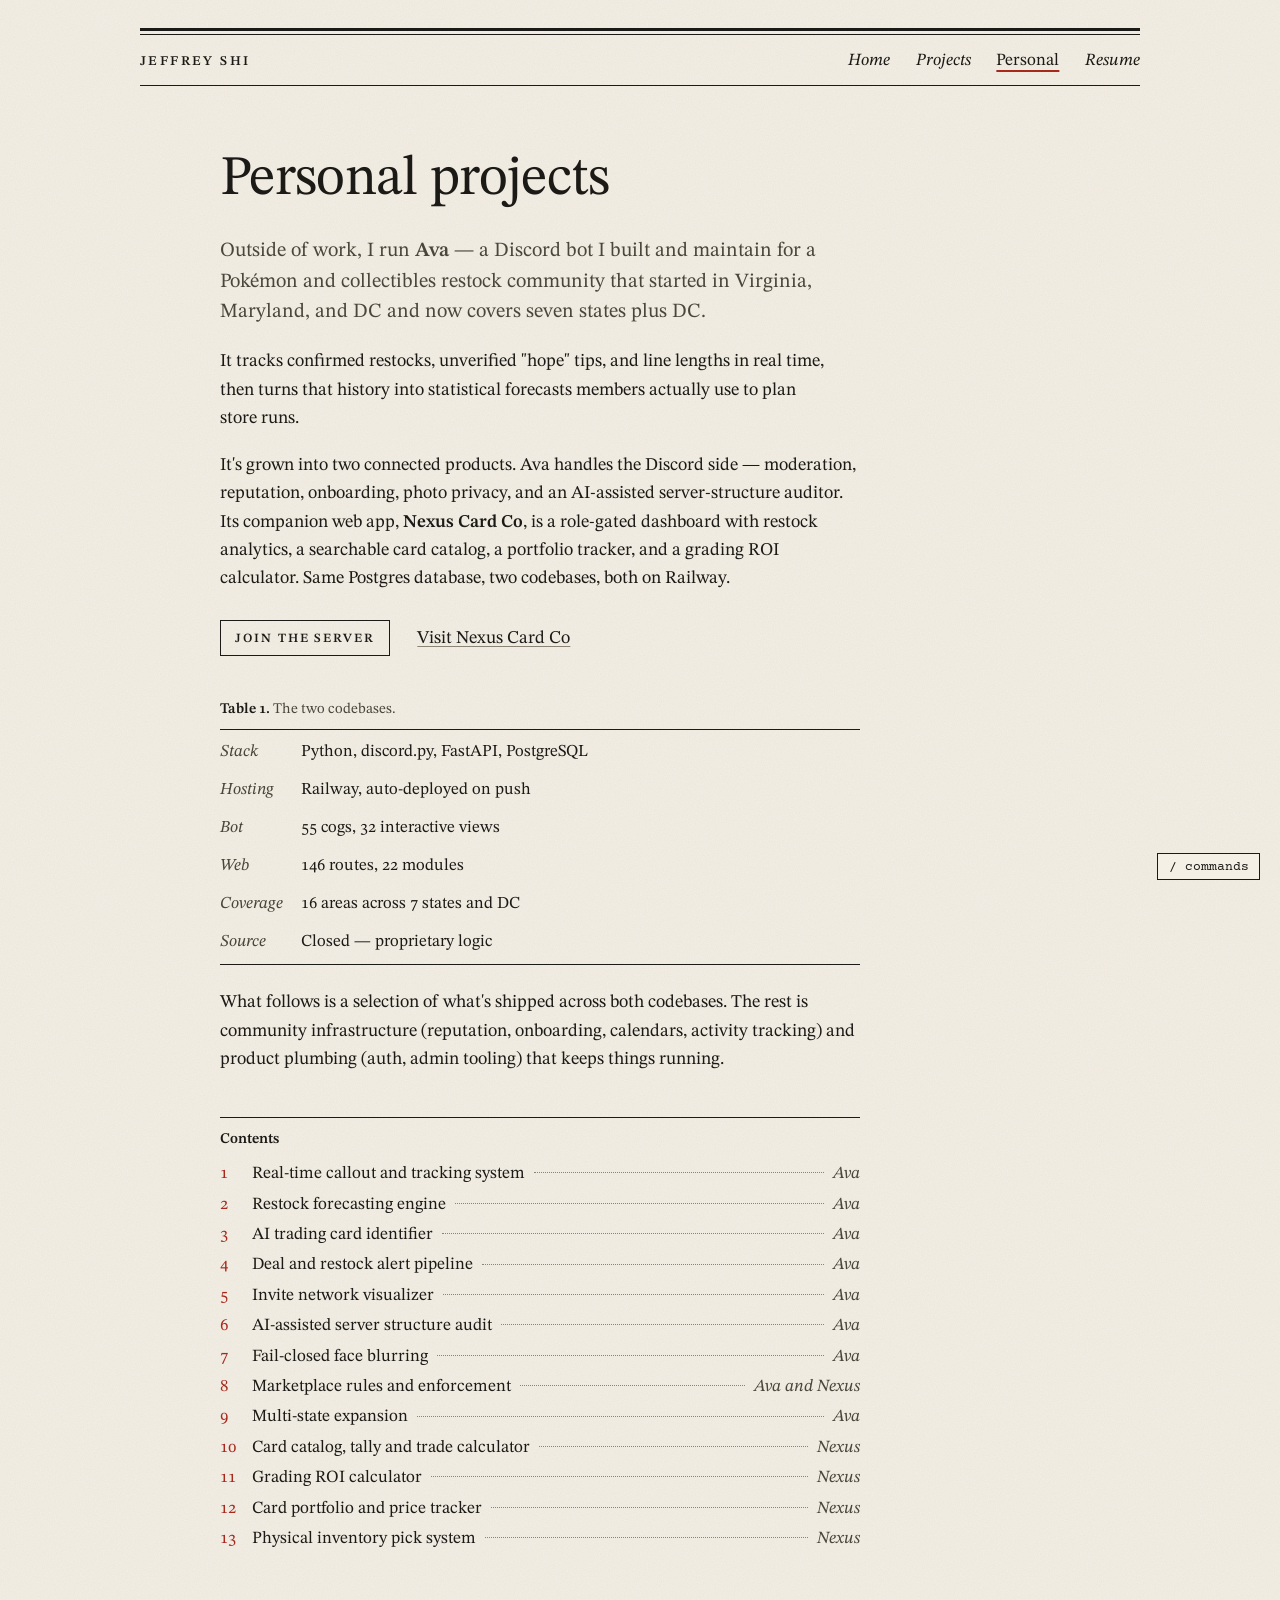
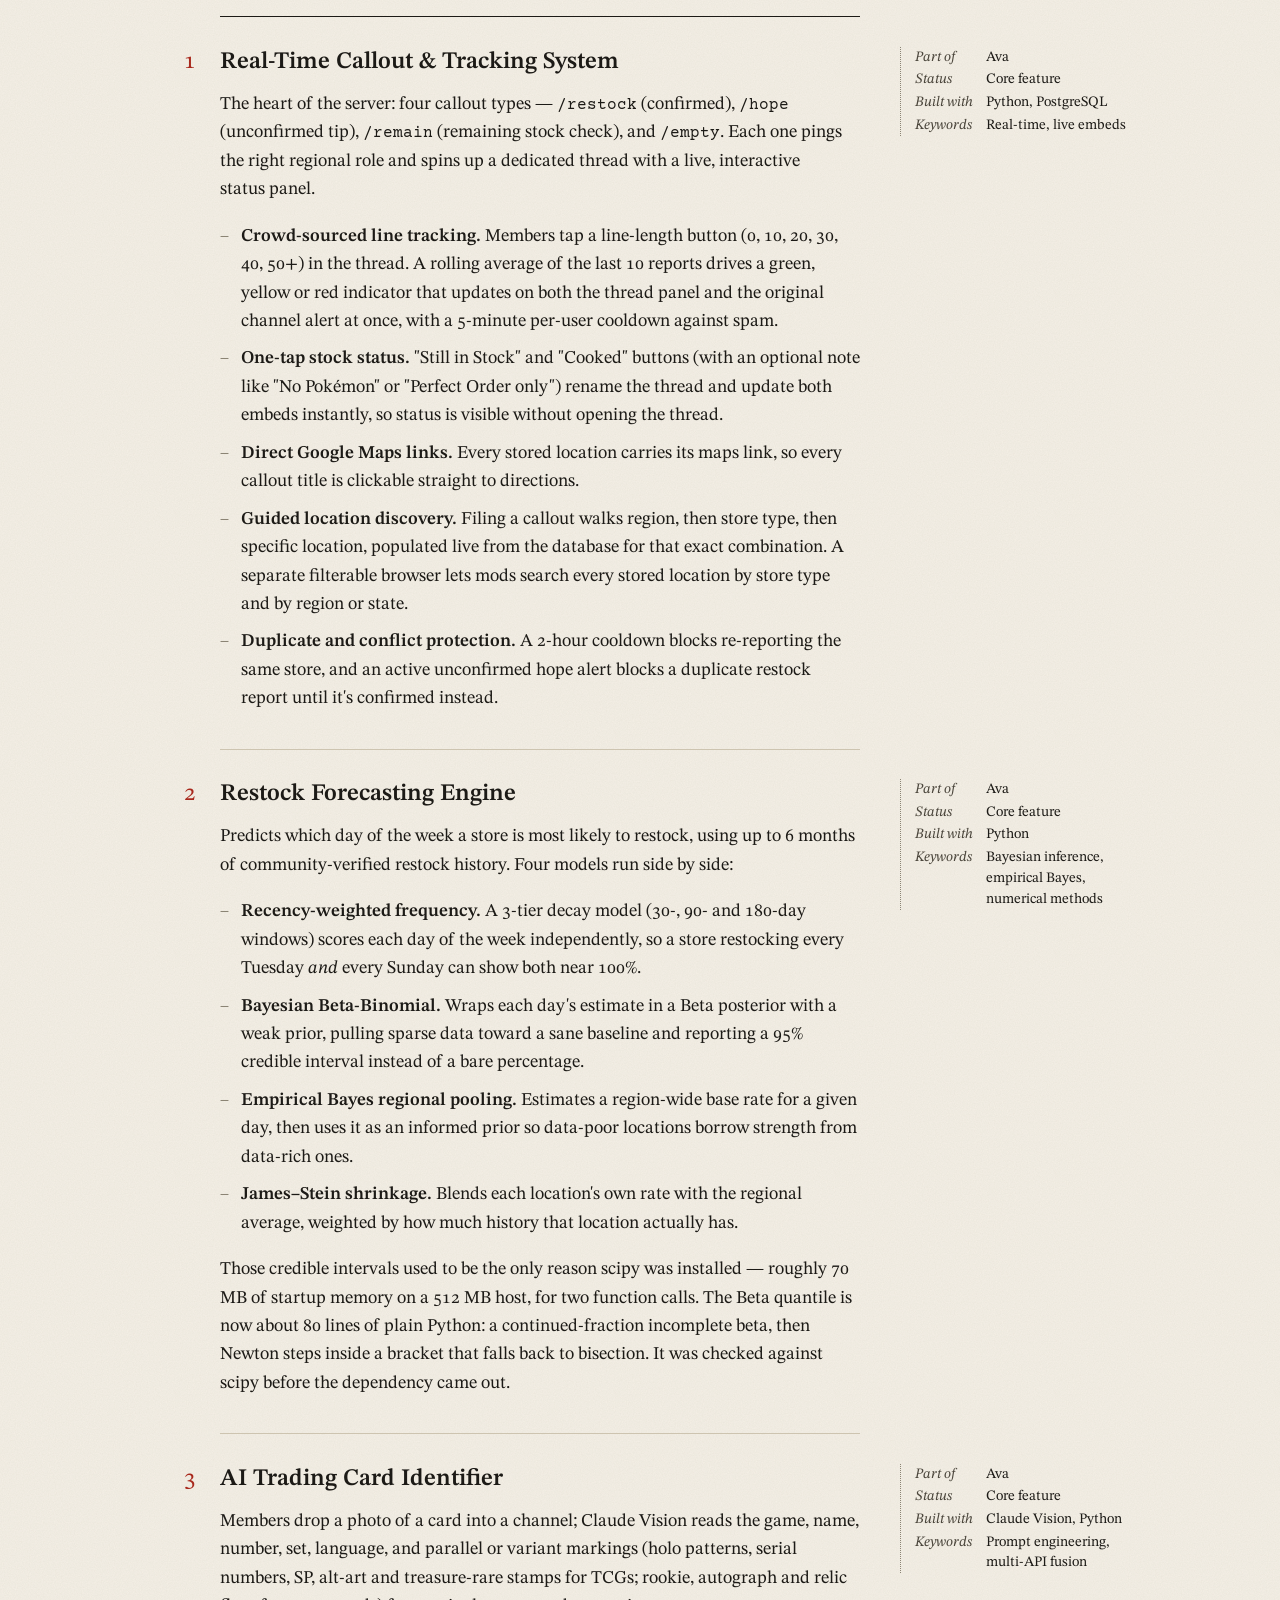
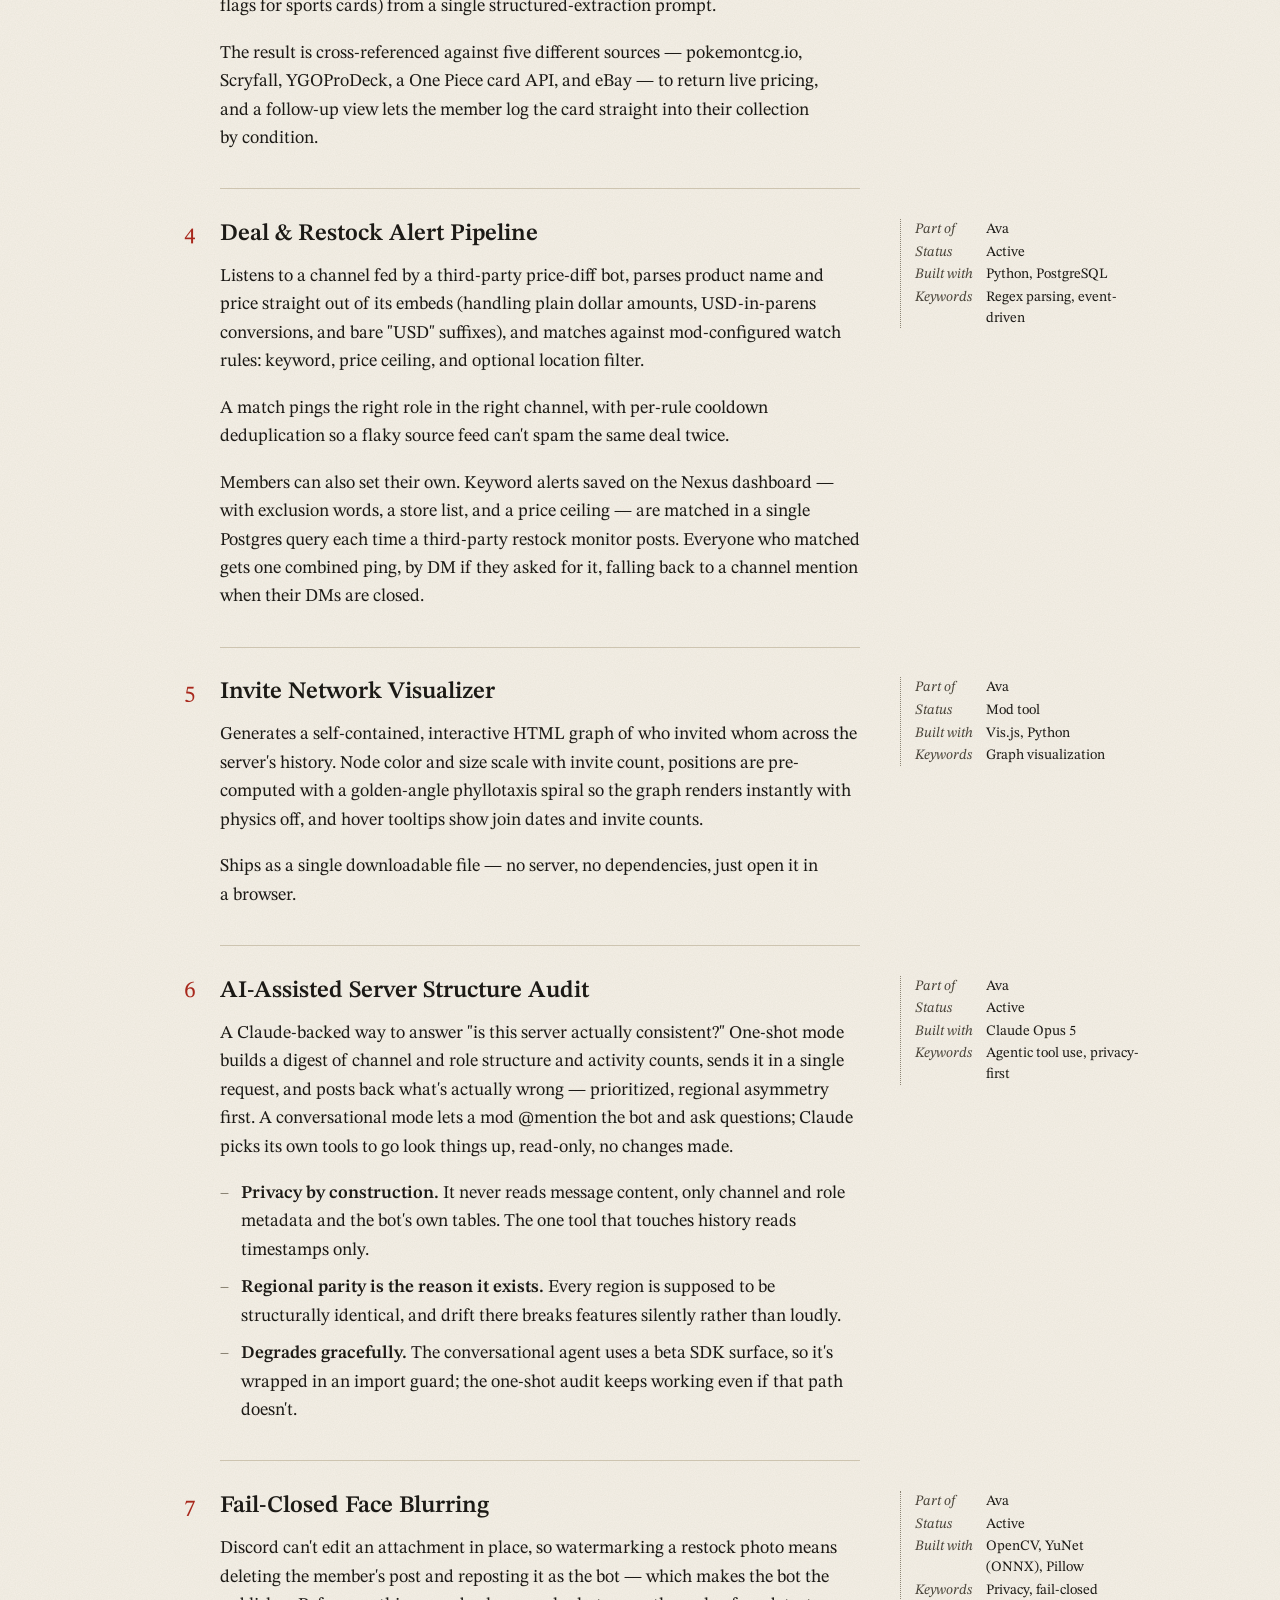
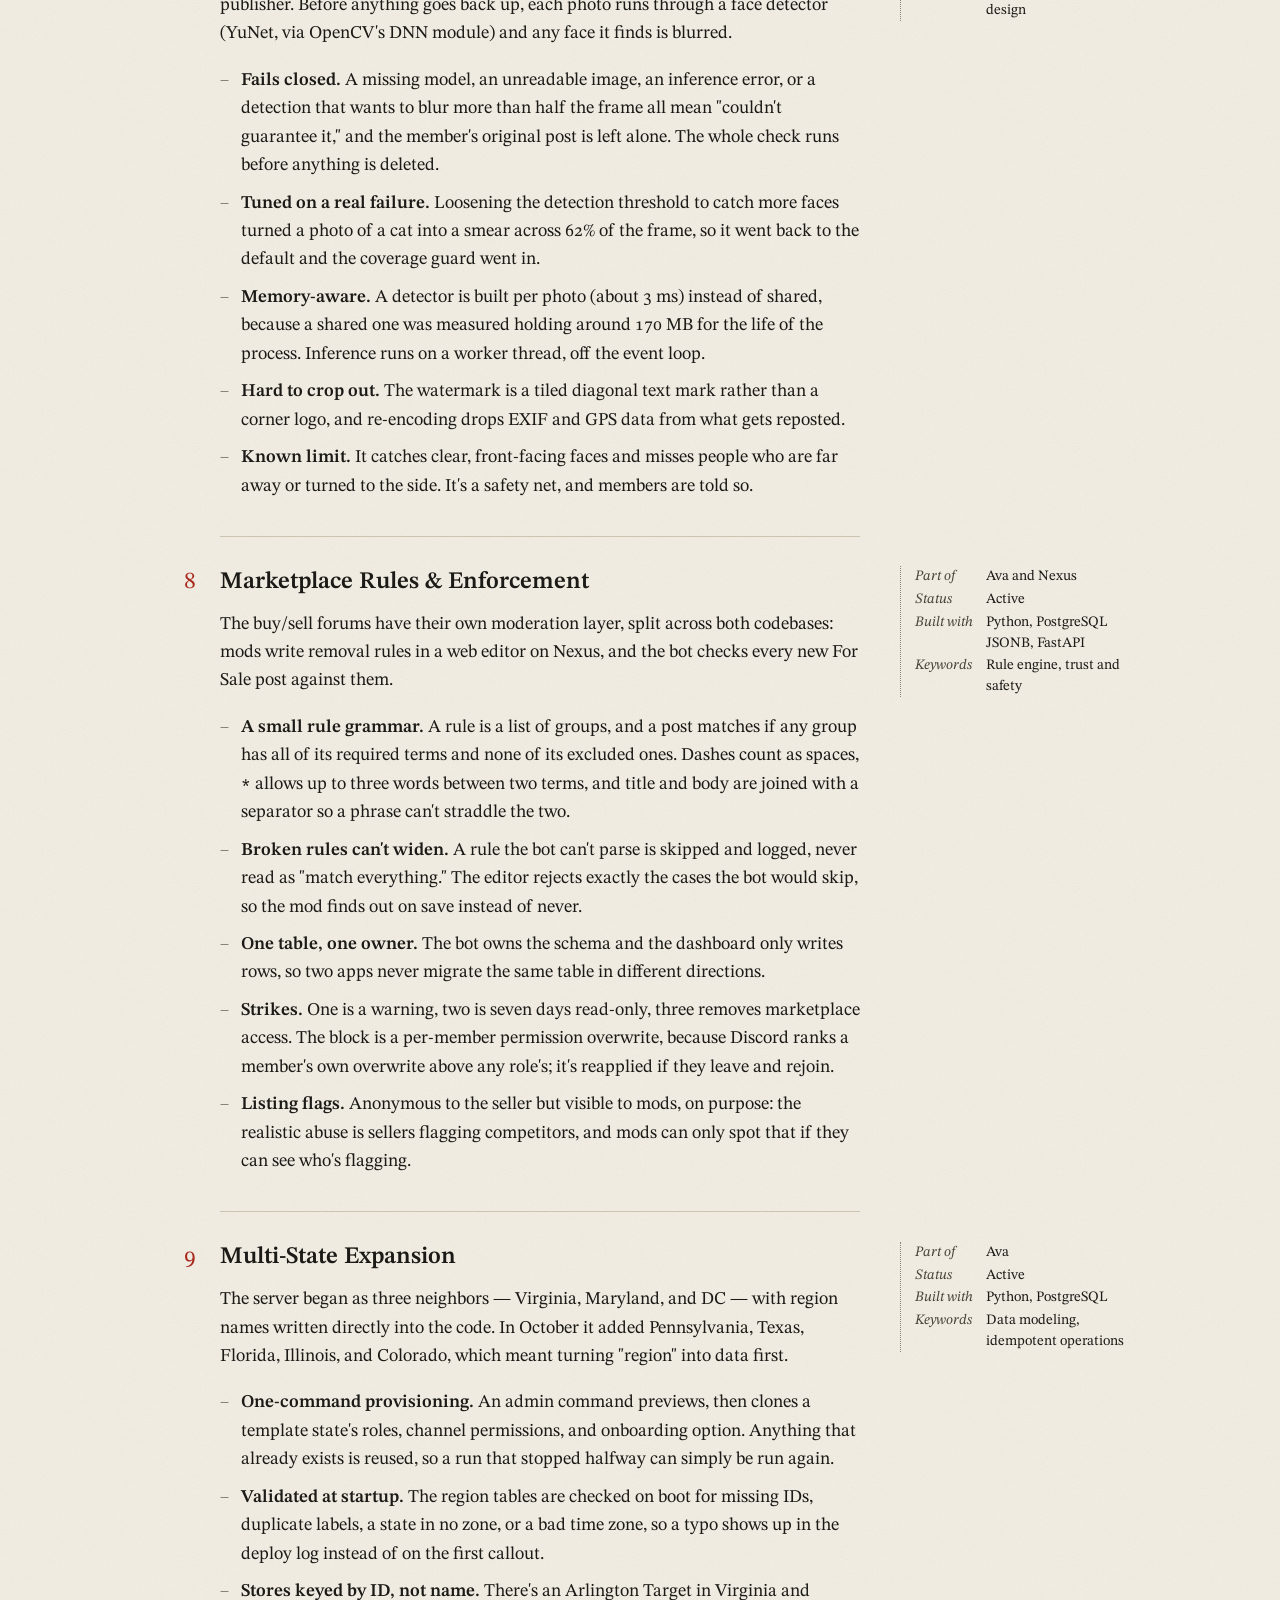
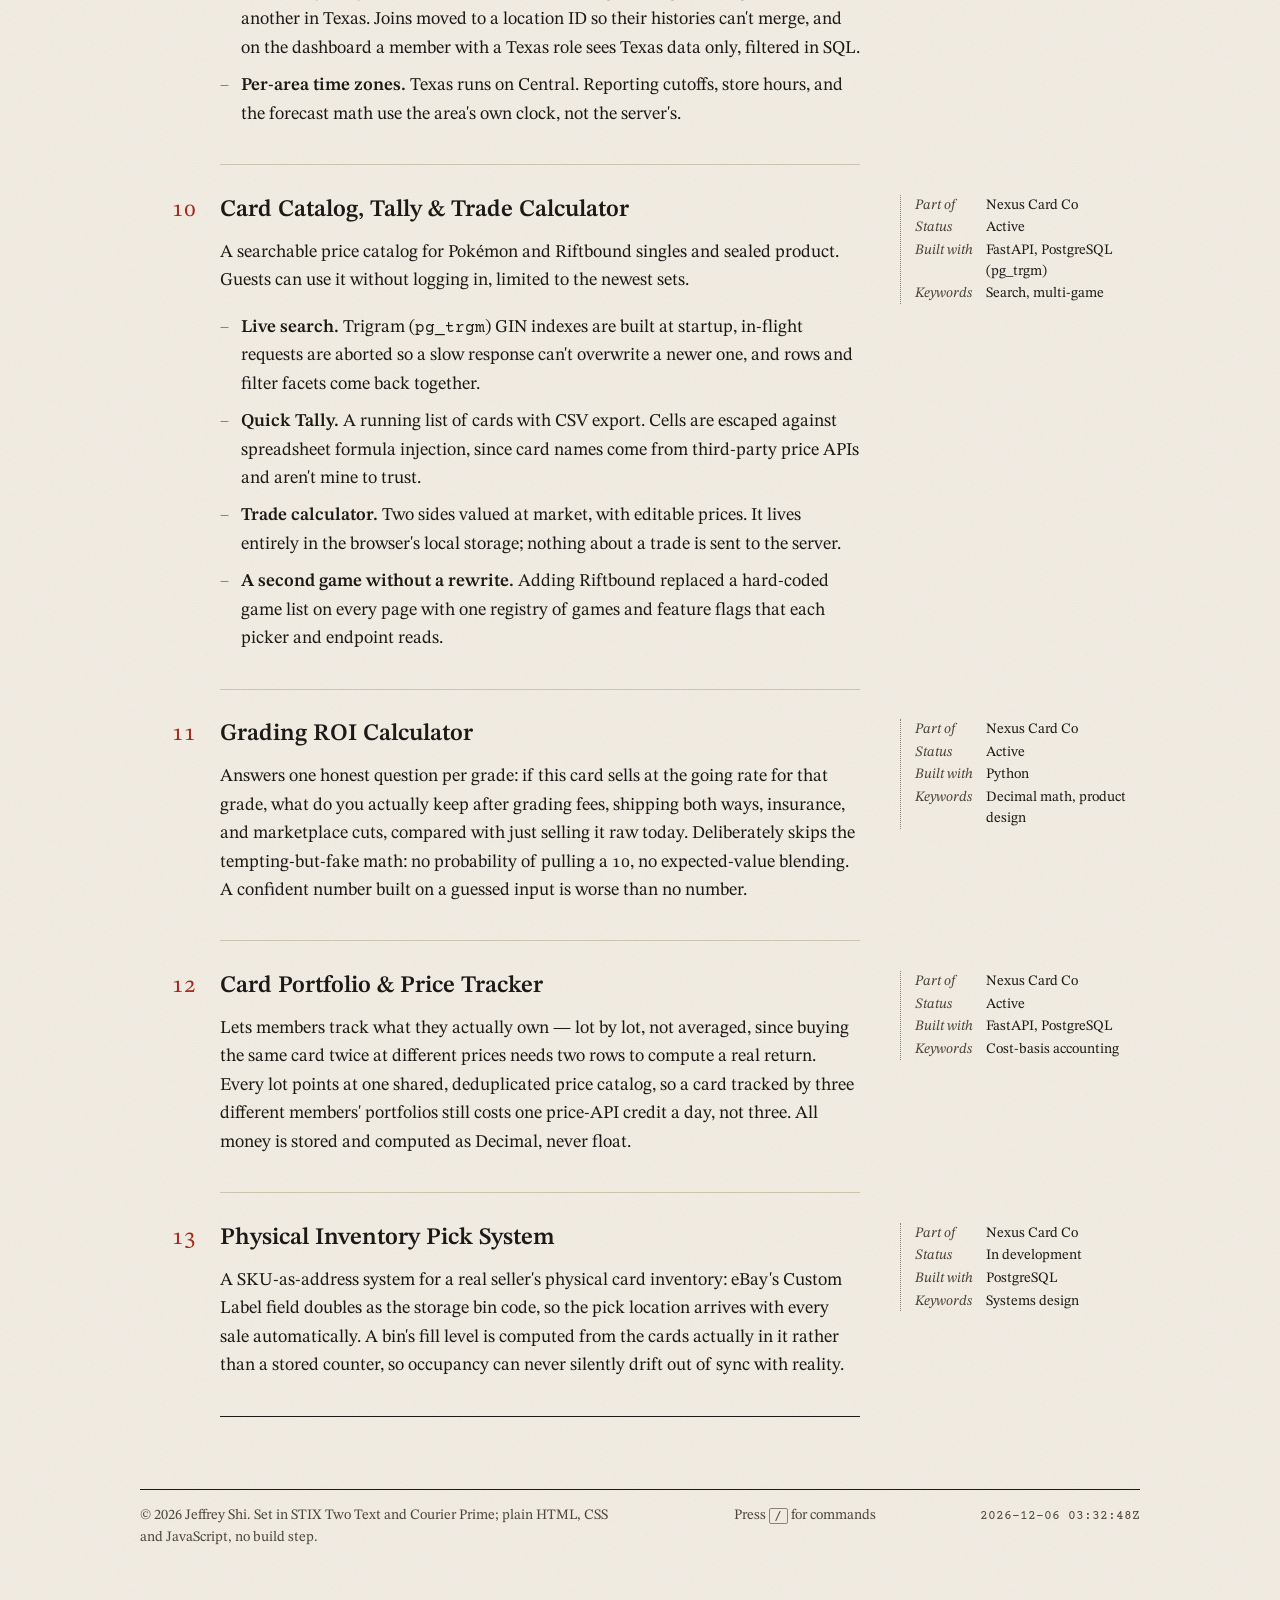
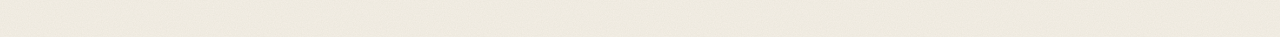
==== commit e0811d27: "Redesign as a typeset report: paper, ink, margin notes Replaces the dark card-grid design with a lay" ====
--- a/personal.html
+++ b/personal.html
@@ -8,457 +8,433 @@
   <link rel="icon" href="assets/favicon.svg" type="image/svg+xml" />
   <link rel="preconnect" href="https://fonts.googleapis.com" />
   <link rel="preconnect" href="https://fonts.gstatic.com" crossorigin />
-  <link href="https://fonts.googleapis.com/css2?family=Newsreader:ital,wght@0,400;0,500;0,600;0,700;1,400;1,500;1,600&family=Public+Sans:wght@400;500;600;700;800&family=JetBrains+Mono:wght@400;500;700&display=swap" rel="stylesheet" />
+  <link href="https://fonts.googleapis.com/css2?family=STIX+Two+Text:ital,wght@0,400;0,500;0,600;0,700;1,400;1,500;1,600&family=Courier+Prime:ital,wght@0,400;0,700;1,400&display=swap" rel="stylesheet" />
   <link rel="stylesheet" href="css/style.css" />
+  <noscript><style>.reveal, .hero-load { opacity: 1; transform: none; animation: none; }</style></noscript>
 </head>
 <body>
-  <nav class="nav">
-    <a class="nav-brand" href="index.html"><span class="brand-mark"></span>Jeffrey Shi</a>
-    <div class="nav-links">
-      <a href="index.html">Home</a>
-      <a href="projects.html">Projects</a>
-      <a href="personal.html" class="active">Personal</a>
-      <a href="resume.html">Resume</a>
+  <header class="masthead">
+    <div class="masthead-inner">
+      <a class="mast-name" href="index.html">Jeffrey Shi</a>
+      <nav class="mast-nav" aria-label="Site">
+        <a href="index.html">Home</a>
+        <a href="projects.html">Projects</a>
+        <a href="personal.html" class="active">Personal</a>
+        <a href="resume.html">Resume</a>
+      </nav>
     </div>
-  </nav>
-
-  <main class="container">
-
-    <section class="section" style="padding-bottom:0;">
-      <div class="section-header reveal">
-        <span class="tag">03</span>
-        <h2 data-scramble>Personal Projects</h2>
-        <div class="rule"></div>
-      </div>
-      <div class="grid-2 reveal" style="margin-bottom:40px;">
-        <div class="panel">
-          <p style="font-size:15px;">
-            Outside of work, I run <strong style="color:var(--accent); font-weight:600;">Ava</strong> —
-            a Discord bot I built and maintain for a Pokémon and collectibles
-            restock community that started in Virginia, Maryland, and DC and
-            now covers seven states plus DC.
-            It tracks confirmed restocks, unverified "hope" tips, and line
-            lengths in real time, then turns that history into statistical
-            forecasts members actually use to plan store runs.
-          </p>
-          <p style="font-size:15px; margin-top:14px;">
-            It's grown into two connected products. Ava handles the Discord
-            side — moderation, reputation, onboarding, photo privacy, and
-            an AI-assisted server-structure auditor. Its companion web app,
-            <strong style="color:var(--accent); font-weight:600;">Nexus Card Co</strong>,
-            is a role-gated dashboard with restock analytics, a searchable
-            card catalog, a portfolio tracker, and a grading ROI
-            calculator. Same Postgres database, two codebases, both on
-            Railway.
-          </p>
-          <div class="hero-actions" style="margin-top:24px;">
-            <a class="btn" href="https://discord.gg/FQAQ3DVdY7" target="_blank" rel="noopener">Join the server</a>
-            <a class="btn secondary" href="https://www.nexuscardco.com/" target="_blank" rel="noopener">Visit Nexus Card Co</a>
-          </div>
-        </div>
-        <div class="panel">
-          <div class="fact-row"><span class="fact-label">Stack</span><span class="val">Python · discord.py · FastAPI · PostgreSQL</span></div>
-          <div class="fact-row"><span class="fact-label">Hosting</span><span class="val">Railway · CI/CD auto-deploy on push</span></div>
-          <div class="fact-row"><span class="fact-label">Bot</span><span class="val">55 cogs · 32 interactive views</span></div>
-          <div class="fact-row"><span class="fact-label">Web</span><span class="val">146 routes · 22 modules</span></div>
-          <div class="fact-row"><span class="fact-label">Coverage</span><span class="val">16 areas across 7 states + DC</span></div>
-          <div class="fact-row"><span class="fact-label">Source</span><span class="val">Closed — proprietary logic</span></div>
+  </header>
+
+  <main class="page">
+    <div class="col">
+
+      <header class="page-title">
+        <h1 class="hero-load" style="animation-delay:0.05s">Personal projects</h1>
+        <p class="standfirst hero-load" style="animation-delay:0.18s">
+          Outside of work, I run <strong>Ava</strong> — a Discord bot I
+          built and maintain for a Pokémon and collectibles restock
+          community that started in Virginia, Maryland, and DC and now
+          covers seven states plus DC.
+        </p>
+      </header>
+
+      <div class="hero-load" style="animation-delay:0.3s">
+        <p>
+          It tracks confirmed restocks, unverified "hope" tips, and line
+          lengths in real time, then turns that history into statistical
+          forecasts members actually use to plan store runs.
+        </p>
+        <p>
+          It's grown into two connected products. Ava handles the Discord
+          side — moderation, reputation, onboarding, photo privacy, and an
+          AI-assisted server-structure auditor. Its companion web app,
+          <strong>Nexus Card Co</strong>, is a role-gated dashboard with
+          restock analytics, a searchable card catalog, a portfolio tracker,
+          and a grading ROI calculator. Same Postgres database, two
+          codebases, both on Railway.
+        </p>
+        <div class="actions">
+          <a class="btn" href="https://discord.gg/FQAQ3DVdY7" target="_blank" rel="noopener">Join the server</a>
+          <a href="https://www.nexuscardco.com/" target="_blank" rel="noopener">Visit Nexus Card Co</a>
         </div>
       </div>
-    </section>
-
-    <section class="section" style="padding-top:0;">
-      <p class="reveal" style="font-size:15px; color:var(--text-2); margin-bottom:32px; max-width:640px;">
-        A selection of what's shipped across both codebases — the rest is
-        community infrastructure (reputation, onboarding, calendars,
-        activity tracking) and product plumbing (auth, admin tooling)
-        that keeps things running.
+
+      <table class="bt reveal" style="margin-top:2.6em;">
+        <caption><b>Table 1.</b> The two codebases.</caption>
+        <tbody>
+          <tr><th scope="row">Stack</th><td>Python, discord.py, FastAPI, PostgreSQL</td></tr>
+          <tr><th scope="row">Hosting</th><td>Railway, auto-deployed on push</td></tr>
+          <tr><th scope="row">Bot</th><td>55 cogs, 32 interactive views</td></tr>
+          <tr><th scope="row">Web</th><td>146 routes, 22 modules</td></tr>
+          <tr><th scope="row">Coverage</th><td>16 areas across 7 states and DC</td></tr>
+          <tr><th scope="row">Source</th><td>Closed — proprietary logic</td></tr>
+        </tbody>
+      </table>
+
+      <p class="reveal">
+        What follows is a selection of what's shipped across both
+        codebases. The rest is community infrastructure (reputation,
+        onboarding, calendars, activity tracking) and product plumbing
+        (auth, admin tooling) that keeps things running.
       </p>
 
-      <div class="grid-2">
-
-        <article class="case-file reveal">
-          <div class="case-header">
-            <span class="case-id">AVA · CALLOUTS</span>
-            <span class="case-status active">CORE FEATURE</span>
-          </div>
-          <div class="case-body">
-            <h3 data-scramble>Real-Time Callout &amp; Tracking System</h3>
-            <p>
-              The heart of the server: four callout types — <code>/restock</code>
-              (confirmed), <code>/hope</code> (unconfirmed tip), <code>/remain</code>
-              (remaining stock check), and <code>/empty</code> — each one pings the
-              right regional role and spins up a dedicated thread with a live,
-              interactive status panel.
-            </p>
-            <ul style="font-size:13.5px; color:var(--text-2); margin:14px 0 0 18px; line-height:1.9;">
-              <li><strong style="color:var(--text);">Crowd-sourced line tracking</strong> — members tap a line-length button (0/10/20/30/40/50+) in the thread; a rolling average of the last 10 reports drives a color-coded indicator (🟢/🟡/🔴) that updates live on both the thread panel and the original channel alert at once, with a 5-minute per-user cooldown against spam.</li>
-              <li><strong style="color:var(--text);">One-tap stock status</strong> — "Still in Stock" / "Cooked" buttons (with an optional note like "No Pokémon" or "Perfect Order only") rename the thread and update both embeds instantly, so status is visible without opening the thread.</li>
-              <li><strong style="color:var(--text);">Direct Google Maps links</strong> — every stored location carries its maps link, so every callout title is clickable straight to directions.</li>
-              <li><strong style="color:var(--text);">Guided location discovery</strong> — filing a callout walks region → store type → specific location, populated live from the database for that exact combination; a separate filterable browser lets mods search every stored location by store type and by region/state.</li>
-              <li><strong style="color:var(--text);">Duplicate &amp; conflict protection</strong> — a 2-hour cooldown blocks re-reporting the same store/location, and an active unconfirmed hope alert blocks a duplicate restock report until it's confirmed instead.</li>
-            </ul>
-            <div class="case-meta">
-              <span class="chip">Python</span>
-              <span class="chip">PostgreSQL</span>
-              <span class="chip green">Real-Time</span>
-              <span class="chip green">Live Embeds</span>
-            </div>
-          </div>
-        </article>
-
-        <article class="case-file reveal">
-          <div class="case-header">
-            <span class="case-id">AVA · FORECASTING</span>
-            <span class="case-status active">CORE FEATURE</span>
-          </div>
-          <div class="case-body">
-            <h3 data-scramble>Restock Forecasting Engine</h3>
-            <p>
-              Predicts which day of the week a store is most likely to restock,
-              using up to 6 months of community-verified restock history. Four
-              models run side by side:
-            </p>
-            <ul style="font-size:13.5px; color:var(--text-2); margin:14px 0 0 18px; line-height:1.9;">
-              <li><strong style="color:var(--text);">Recency-weighted frequency</strong> — a 3-tier decay model (30/90/180-day windows) scores each day of the week independently, so a store restocking every Tuesday <em>and</em> every Sunday can show both near 100%.</li>
-              <li><strong style="color:var(--text);">Bayesian Beta-Binomial</strong> — wraps each day's estimate in a Beta posterior with a weak prior, pulling sparse data toward a sane baseline and reporting a 95% credible interval instead of a bare percentage.</li>
-              <li><strong style="color:var(--text);">Empirical Bayes regional pooling</strong> — estimates a region-wide base rate for a given day, then uses it as an informed prior so data-poor locations borrow strength from data-rich ones.</li>
-              <li><strong style="color:var(--text);">James–Stein shrinkage</strong> — blends each location's own rate with the regional average, weighted by how much history that location actually has.</li>
-            </ul>
-            <p style="margin-top:14px;">
-              Those credible intervals used to be the only reason scipy was
-              installed — roughly 70 MB of startup memory on a 512 MB host,
-              for two function calls. The Beta quantile is now about 80
-              lines of plain Python: a continued-fraction incomplete beta,
-              then Newton steps inside a bracket that falls back to
-              bisection. It was checked against scipy before the dependency
-              came out.
-            </p>
-            <div class="case-meta">
-              <span class="chip">Python</span>
-              <span class="chip">Numerical Methods</span>
-              <span class="chip green">Bayesian Inference</span>
-              <span class="chip green">Empirical Bayes</span>
-            </div>
-          </div>
-        </article>
-
-        <article class="case-file reveal">
-          <div class="case-header">
-            <span class="case-id">AVA · VISION</span>
-            <span class="case-status active">CORE FEATURE</span>
-          </div>
-          <div class="case-body">
-            <h3 data-scramble>AI Trading Card Identifier</h3>
-            <p>
-              Members drop a photo of a card into a channel; Claude Vision reads
-              the game, name, number, set, language, and parallel/variant
-              markings (holo patterns, serial numbers, SP/alt-art/treasure-rare
-              stamps for TCGs; rookie/autograph/relic flags for sports cards)
-              from a single structured-extraction prompt.
-            </p>
-            <p style="margin-top:10px;">
-              The result is cross-referenced against five different sources —
-              pokemontcg.io, Scryfall, YGOProDeck, a One Piece card API, and
-              eBay — to return live pricing, and a follow-up view lets the
-              member log the card straight into their collection by condition.
-            </p>
-            <div class="case-meta">
-              <span class="chip">Claude Vision</span>
-              <span class="chip">Python</span>
-              <span class="chip green">Prompt Engineering</span>
-              <span class="chip green">Multi-API Fusion</span>
-            </div>
-          </div>
-        </article>
-
-        <article class="case-file reveal">
-          <div class="case-header">
-            <span class="case-id">AVA · ALERTS</span>
-            <span class="case-status active">ACTIVE</span>
-          </div>
-          <div class="case-body">
-            <h3 data-scramble>Deal &amp; Restock Alert Pipeline</h3>
-            <p>
-              Listens to a channel fed by a third-party price-diff bot, parses
-              product name and price straight out of its embeds (handling
-              plain dollar amounts, USD-in-parens conversions, and bare "USD"
-              suffixes), and matches against mod-configured watch rules —
-              keyword, price ceiling, and optional location filter.
-            </p>
-            <p style="margin-top:10px;">
-              A match pings the right role in the right channel, with
-              per-rule cooldown deduplication so a flaky source feed can't
-              spam the same deal twice.
-            </p>
-            <p style="margin-top:10px;">
-              Members can also set their own. Keyword alerts saved on the
-              Nexus dashboard — with exclusion words, a store list, and a
-              price ceiling — are matched in a single Postgres query each
-              time a third-party restock monitor posts. Everyone who matched
-              gets one combined ping, by DM if they asked for it, falling
-              back to a channel mention when their DMs are closed.
-            </p>
-            <div class="case-meta">
-              <span class="chip">Python</span>
-              <span class="chip">PostgreSQL</span>
-              <span class="chip">Regex Parsing</span>
-              <span class="chip green">Event-Driven</span>
-            </div>
-          </div>
-        </article>
-
-        <article class="case-file reveal">
-          <div class="case-header">
-            <span class="case-id">AVA · GRAPH</span>
-            <span class="case-status archived">MOD TOOL</span>
-          </div>
-          <div class="case-body">
-            <h3 data-scramble>Invite Network Visualizer</h3>
-            <p>
-              Generates a self-contained, interactive HTML graph of who invited
-              whom across the server's history — node color and size scale
-              with invite count, positions are pre-computed with a golden-angle
-              phyllotaxis spiral so the graph renders instantly with physics
-              off, and hover tooltips show join dates and invite counts.
-            </p>
-            <p style="margin-top:10px;">
-              Ships as a single downloadable file — no server, no dependencies,
-              just open it in a browser.
-            </p>
-            <div class="case-meta">
-              <span class="chip">Vis.js</span>
-              <span class="chip">Python</span>
-              <span class="chip green">Graph Visualization</span>
-            </div>
-          </div>
-        </article>
-
-        <article class="case-file reveal">
-          <div class="case-header">
-            <span class="case-id">AVA · AUDIT</span>
-            <span class="case-status active">ACTIVE</span>
-          </div>
-          <div class="case-body">
-            <h3 data-scramble>AI-Assisted Server Structure Audit</h3>
-            <p>
-              A Claude-backed way to answer "is this server actually
-              consistent?" One-shot mode builds a digest of channel/role
-              structure and activity counts, sends it in a single request,
-              and posts back what's actually wrong — prioritized, regional
-              asymmetry first. A conversational mode lets a mod @mention the
-              bot and ask questions; Claude picks its own tools to go look
-              things up, read-only, no changes made.
-            </p>
-            <ul style="font-size:13.5px; color:var(--text-2); margin:14px 0 0 18px; line-height:1.9;">
-              <li><strong style="color:var(--text);">Privacy by construction</strong> — never reads message content, only channel/role metadata and the bot's own tables; the one tool that touches history reads timestamps only.</li>
-              <li><strong style="color:var(--text);">Regional parity is the reason it exists</strong> — every region is supposed to be structurally identical, and drift there breaks features silently rather than loudly.</li>
-              <li><strong style="color:var(--text);">Degrades gracefully</strong> — the conversational agent uses a beta SDK surface, so it's wrapped in an import guard; the one-shot audit keeps working even if that path doesn't.</li>
-            </ul>
-            <div class="case-meta">
-              <span class="chip">Claude Opus 5</span>
-              <span class="chip">Agentic Tool Use</span>
-              <span class="chip green">Privacy-First</span>
-            </div>
-          </div>
-        </article>
-
-        <article class="case-file reveal">
-          <div class="case-header">
-            <span class="case-id">AVA · PRIVACY</span>
-            <span class="case-status active">ACTIVE</span>
-          </div>
-          <div class="case-body">
-            <h3 data-scramble>Fail-Closed Face Blurring</h3>
-            <p>
-              Discord can't edit an attachment in place, so watermarking a
-              restock photo means deleting the member's post and reposting
-              it as the bot — which makes the bot the publisher. Before
-              anything goes back up, each photo runs through a face
-              detector (YuNet, via OpenCV's DNN module) and any face it
-              finds is blurred.
-            </p>
-            <ul style="font-size:13.5px; color:var(--text-2); margin:14px 0 0 18px; line-height:1.9;">
-              <li><strong style="color:var(--text);">Fails closed</strong> — a missing model, an unreadable image, an inference error, or a detection that wants to blur more than half the frame all mean "couldn't guarantee it," and the member's original post is left alone. The whole check runs before anything is deleted.</li>
-              <li><strong style="color:var(--text);">Tuned on a real failure</strong> — loosening the detection threshold to catch more faces turned a photo of a cat into a smear across 62% of the frame, so it went back to the default and the coverage guard went in.</li>
-              <li><strong style="color:var(--text);">Memory-aware</strong> — a detector is built per photo (about 3 ms) instead of shared, because a shared one was measured holding around 170 MB for the life of the process. Inference runs on a worker thread, off the event loop.</li>
-              <li><strong style="color:var(--text);">Hard to crop out</strong> — the watermark is a tiled diagonal text mark rather than a corner logo, and re-encoding drops EXIF and GPS data from what gets reposted.</li>
-              <li><strong style="color:var(--text);">Known limit</strong> — it catches clear, front-facing faces and misses people who are far away or turned to the side. It's a safety net, and members are told so.</li>
-            </ul>
-            <div class="case-meta">
-              <span class="chip">OpenCV</span>
-              <span class="chip">YuNet ONNX</span>
-              <span class="chip">Pillow</span>
-              <span class="chip green">Privacy</span>
-              <span class="chip green">Fail-Closed Design</span>
-            </div>
-          </div>
-        </article>
-
-        <article class="case-file reveal">
-          <div class="case-header">
-            <span class="case-id">AVA · MARKETPLACE</span>
-            <span class="case-status active">ACTIVE</span>
-          </div>
-          <div class="case-body">
-            <h3 data-scramble>Marketplace Rules &amp; Enforcement</h3>
-            <p>
-              The buy/sell forums have their own moderation layer, split
-              across both codebases: mods write removal rules in a web
-              editor on Nexus, and the bot checks every new For Sale post
-              against them.
-            </p>
-            <ul style="font-size:13.5px; color:var(--text-2); margin:14px 0 0 18px; line-height:1.9;">
-              <li><strong style="color:var(--text);">A small rule grammar</strong> — a rule is a list of groups, and a post matches if any group has all of its required terms and none of its excluded ones. Dashes count as spaces, <code>*</code> allows up to three words between two terms, and title and body are joined with a separator so a phrase can't straddle the two.</li>
-              <li><strong style="color:var(--text);">Broken rules can't widen</strong> — a rule the bot can't parse is skipped and logged, never read as "match everything." The editor rejects exactly the cases the bot would skip, so the mod finds out on save instead of never.</li>
-              <li><strong style="color:var(--text);">One table, one owner</strong> — the bot owns the schema and the dashboard only writes rows, so two apps never migrate the same table in different directions.</li>
-              <li><strong style="color:var(--text);">Strikes</strong> — one is a warning, two is seven days read-only, three removes marketplace access. The block is a per-member permission overwrite, because Discord ranks a member's own overwrite above any role's; it's reapplied if they leave and rejoin.</li>
-              <li><strong style="color:var(--text);">Listing flags</strong> — anonymous to the seller but visible to mods, on purpose: the realistic abuse is sellers flagging competitors, and mods can only spot that if they can see who's flagging.</li>
-            </ul>
-            <div class="case-meta">
-              <span class="chip">Python</span>
-              <span class="chip">PostgreSQL JSONB</span>
-              <span class="chip">FastAPI</span>
-              <span class="chip green">Rule Engine</span>
-              <span class="chip green">Trust &amp; Safety</span>
-            </div>
-          </div>
-        </article>
-
-        <article class="case-file reveal">
-          <div class="case-header">
-            <span class="case-id">AVA · EXPANSION</span>
-            <span class="case-status active">ACTIVE</span>
-          </div>
-          <div class="case-body">
-            <h3 data-scramble>Multi-State Expansion</h3>
-            <p>
-              The server began as three neighbors — Virginia, Maryland, and
-              DC — with region names written directly into the code. In
-              October it added Pennsylvania, Texas, Florida, Illinois, and
-              Colorado, which meant turning "region" into data first.
-            </p>
-            <ul style="font-size:13.5px; color:var(--text-2); margin:14px 0 0 18px; line-height:1.9;">
-              <li><strong style="color:var(--text);">One-command provisioning</strong> — an admin command previews, then clones a template state's roles, channel permissions, and onboarding option. Anything that already exists is reused, so a run that stopped halfway can simply be run again.</li>
-              <li><strong style="color:var(--text);">Validated at startup</strong> — the region tables are checked on boot for missing IDs, duplicate labels, a state in no zone, or a bad time zone, so a typo shows up in the deploy log instead of on the first callout.</li>
-              <li><strong style="color:var(--text);">Stores keyed by ID, not name</strong> — there's an Arlington Target in Virginia and another in Texas. Joins moved to a location ID so their histories can't merge, and on the dashboard a member with a Texas role sees Texas data only, filtered in SQL.</li>
-              <li><strong style="color:var(--text);">Per-area time zones</strong> — Texas runs on Central. Reporting cutoffs, store hours, and the forecast math use the area's own clock, not the server's.</li>
-            </ul>
-            <div class="case-meta">
-              <span class="chip">Python</span>
-              <span class="chip">PostgreSQL</span>
-              <span class="chip green">Data Modeling</span>
-              <span class="chip green">Idempotent Ops</span>
-            </div>
-          </div>
-        </article>
-
-        <article class="case-file reveal">
-          <div class="case-header">
-            <span class="case-id">NEXUS · CATALOG</span>
-            <span class="case-status active">ACTIVE</span>
-          </div>
-          <div class="case-body">
-            <h3 data-scramble>Card Catalog, Tally &amp; Trade Calculator</h3>
-            <p>
-              A searchable price catalog for Pokémon and Riftbound singles
-              and sealed product. Guests can use it without logging in,
-              limited to the newest sets.
-            </p>
-            <ul style="font-size:13.5px; color:var(--text-2); margin:14px 0 0 18px; line-height:1.9;">
-              <li><strong style="color:var(--text);">Live search</strong> — trigram (<code>pg_trgm</code>) GIN indexes are built at startup, in-flight requests are aborted so a slow response can't overwrite a newer one, and rows and filter facets come back together.</li>
-              <li><strong style="color:var(--text);">Quick Tally</strong> — a running list of cards with CSV export. Cells are escaped against spreadsheet formula injection, since card names come from third-party price APIs and aren't mine to trust.</li>
-              <li><strong style="color:var(--text);">Trade calculator</strong> — two sides valued at market, with editable prices. It lives entirely in the browser's local storage; nothing about a trade is sent to the server.</li>
-              <li><strong style="color:var(--text);">A second game without a rewrite</strong> — adding Riftbound replaced a hard-coded game list on every page with one registry of games and feature flags that each picker and endpoint reads.</li>
-            </ul>
-            <div class="case-meta">
-              <span class="chip">FastAPI</span>
-              <span class="chip">PostgreSQL · pg_trgm</span>
-              <span class="chip green">Search</span>
-              <span class="chip green">Multi-Game</span>
-            </div>
-          </div>
-        </article>
-
-        <article class="case-file reveal">
-          <div class="case-header">
-            <span class="case-id">NEXUS · GRADING</span>
-            <span class="case-status active">ACTIVE</span>
-          </div>
-          <div class="case-body">
-            <h3 data-scramble>Grading ROI Calculator</h3>
-            <p>
-              Answers one honest question per grade: if this card sells at
-              the going rate for that grade, what do you actually keep after
-              grading fees, shipping both ways, insurance, and marketplace
-              cuts — compared with just selling it raw today. Deliberately
-              skips the tempting-but-fake math: no probability of pulling a
-              10, no expected-value blending. A confident number built on a
-              guessed input is worse than no number.
-            </p>
-            <div class="case-meta">
-              <span class="chip">Python</span>
-              <span class="chip">Decimal Math</span>
-              <span class="chip green">Product Design</span>
-            </div>
-          </div>
-        </article>
-
-        <article class="case-file reveal">
-          <div class="case-header">
-            <span class="case-id">NEXUS · PORTFOLIO</span>
-            <span class="case-status active">ACTIVE</span>
-          </div>
-          <div class="case-body">
-            <h3 data-scramble>Card Portfolio &amp; Price Tracker</h3>
-            <p>
-              Lets members track what they actually own — lot by lot, not
-              averaged, since buying the same card twice at different prices
-              needs two rows to compute a real return. Every lot points at
-              one shared, deduplicated price catalog, so a card tracked by
-              three different members' portfolios still costs one price-API
-              credit a day, not three. All money is stored and computed as
-              Decimal, never float.
-            </p>
-            <div class="case-meta">
-              <span class="chip">FastAPI</span>
-              <span class="chip">PostgreSQL</span>
-              <span class="chip green">Cost-Basis Accounting</span>
-            </div>
-          </div>
-        </article>
-
-        <article class="case-file reveal">
-          <div class="case-header">
-            <span class="case-id">NEXUS · INVENTORY</span>
-            <span class="case-status dev">IN DEV</span>
-          </div>
-          <div class="case-body">
-            <h3 data-scramble>Physical Inventory Pick System</h3>
-            <p>
-              A SKU-as-address system for a real seller's physical card
-              inventory: eBay's Custom Label field doubles as the storage
-              bin code, so the pick location arrives with every sale
-              automatically. A bin's fill level is computed from the cards
-              actually in it rather than a stored counter, so occupancy can
-              never silently drift out of sync with reality.
-            </p>
-            <div class="case-meta">
-              <span class="chip">PostgreSQL</span>
-              <span class="chip green">Systems Design</span>
-            </div>
-          </div>
+      <nav class="contents reveal" aria-label="Contents">
+        <p class="contents-head">Contents</p>
+        <ol class="toc">
+          <li><a href="#callouts"><span class="t">Real-time callout and tracking system</span><span class="lead"></span><span class="who">Ava</span></a></li>
+          <li><a href="#forecasting"><span class="t">Restock forecasting engine</span><span class="lead"></span><span class="who">Ava</span></a></li>
+          <li><a href="#vision"><span class="t">AI trading card identifier</span><span class="lead"></span><span class="who">Ava</span></a></li>
+          <li><a href="#alerts"><span class="t">Deal and restock alert pipeline</span><span class="lead"></span><span class="who">Ava</span></a></li>
+          <li><a href="#graph"><span class="t">Invite network visualizer</span><span class="lead"></span><span class="who">Ava</span></a></li>
+          <li><a href="#audit"><span class="t">AI-assisted server structure audit</span><span class="lead"></span><span class="who">Ava</span></a></li>
+          <li><a href="#privacy"><span class="t">Fail-closed face blurring</span><span class="lead"></span><span class="who">Ava</span></a></li>
+          <li><a href="#marketplace"><span class="t">Marketplace rules and enforcement</span><span class="lead"></span><span class="who">Ava and Nexus</span></a></li>
+          <li><a href="#expansion"><span class="t">Multi-state expansion</span><span class="lead"></span><span class="who">Ava</span></a></li>
+          <li><a href="#catalog"><span class="t">Card catalog, tally and trade calculator</span><span class="lead"></span><span class="who">Nexus</span></a></li>
+          <li><a href="#grading"><span class="t">Grading ROI calculator</span><span class="lead"></span><span class="who">Nexus</span></a></li>
+          <li><a href="#portfolio"><span class="t">Card portfolio and price tracker</span><span class="lead"></span><span class="who">Nexus</span></a></li>
+          <li><a href="#inventory"><span class="t">Physical inventory pick system</span><span class="lead"></span><span class="who">Nexus</span></a></li>
+        </ol>
+      </nav>
+
+      <div class="entries">
+
+        <article class="entry has-mn reveal" id="callouts">
+          <h2 class="entry-title" data-scramble>Real-Time Callout &amp; Tracking System</h2>
+          <aside class="mn">
+            <dl class="spec">
+              <dt>Part of</dt><dd>Ava</dd>
+              <dt>Status</dt><dd>Core feature</dd>
+              <dt>Built with</dt><dd>Python, PostgreSQL</dd>
+              <dt>Keywords</dt><dd>Real-time, live embeds</dd>
+            </dl>
+          </aside>
+          <p>
+            The heart of the server: four callout types —
+            <code>/restock</code> (confirmed), <code>/hope</code>
+            (unconfirmed tip), <code>/remain</code> (remaining stock check),
+            and <code>/empty</code>. Each one pings the right regional role
+            and spins up a dedicated thread with a live, interactive status
+            panel.
+          </p>
+          <ul>
+            <li><strong>Crowd-sourced line tracking.</strong> Members tap a line-length button (0, 10, 20, 30, 40, 50+) in the thread. A rolling average of the last 10 reports drives a green, yellow or red indicator that updates on both the thread panel and the original channel alert at once, with a 5-minute per-user cooldown against spam.</li>
+            <li><strong>One-tap stock status.</strong> "Still in Stock" and "Cooked" buttons (with an optional note like "No Pokémon" or "Perfect Order only") rename the thread and update both embeds instantly, so status is visible without opening the thread.</li>
+            <li><strong>Direct Google Maps links.</strong> Every stored location carries its maps link, so every callout title is clickable straight to directions.</li>
+            <li><strong>Guided location discovery.</strong> Filing a callout walks region, then store type, then specific location, populated live from the database for that exact combination. A separate filterable browser lets mods search every stored location by store type and by region or state.</li>
+            <li><strong>Duplicate and conflict protection.</strong> A 2-hour cooldown blocks re-reporting the same store, and an active unconfirmed hope alert blocks a duplicate restock report until it's confirmed instead.</li>
+          </ul>
+        </article>
+
+        <article class="entry has-mn reveal" id="forecasting">
+          <h2 class="entry-title" data-scramble>Restock Forecasting Engine</h2>
+          <aside class="mn">
+            <dl class="spec">
+              <dt>Part of</dt><dd>Ava</dd>
+              <dt>Status</dt><dd>Core feature</dd>
+              <dt>Built with</dt><dd>Python</dd>
+              <dt>Keywords</dt><dd>Bayesian inference, empirical Bayes, numerical methods</dd>
+            </dl>
+          </aside>
+          <p>
+            Predicts which day of the week a store is most likely to
+            restock, using up to 6 months of community-verified restock
+            history. Four models run side by side:
+          </p>
+          <ul>
+            <li><strong>Recency-weighted frequency.</strong> A 3-tier decay model (30-, 90- and 180-day windows) scores each day of the week independently, so a store restocking every Tuesday <em>and</em> every Sunday can show both near 100%.</li>
+            <li><strong>Bayesian Beta-Binomial.</strong> Wraps each day's estimate in a Beta posterior with a weak prior, pulling sparse data toward a sane baseline and reporting a 95% credible interval instead of a bare percentage.</li>
+            <li><strong>Empirical Bayes regional pooling.</strong> Estimates a region-wide base rate for a given day, then uses it as an informed prior so data-poor locations borrow strength from data-rich ones.</li>
+            <li><strong>James–Stein shrinkage.</strong> Blends each location's own rate with the regional average, weighted by how much history that location actually has.</li>
+          </ul>
+          <p>
+            Those credible intervals used to be the only reason scipy was
+            installed — roughly 70 MB of startup memory on a 512 MB host,
+            for two function calls. The Beta quantile is now about 80 lines
+            of plain Python: a continued-fraction incomplete beta, then
+            Newton steps inside a bracket that falls back to bisection. It
+            was checked against scipy before the dependency came out.
+          </p>
+        </article>
+
+        <article class="entry has-mn reveal" id="vision">
+          <h2 class="entry-title" data-scramble>AI Trading Card Identifier</h2>
+          <aside class="mn">
+            <dl class="spec">
+              <dt>Part of</dt><dd>Ava</dd>
+              <dt>Status</dt><dd>Core feature</dd>
+              <dt>Built with</dt><dd>Claude Vision, Python</dd>
+              <dt>Keywords</dt><dd>Prompt engineering, multi-API fusion</dd>
+            </dl>
+          </aside>
+          <p>
+            Members drop a photo of a card into a channel; Claude Vision
+            reads the game, name, number, set, language, and parallel or
+            variant markings (holo patterns, serial numbers, SP, alt-art and
+            treasure-rare stamps for TCGs; rookie, autograph and relic flags
+            for sports cards) from a single structured-extraction prompt.
+          </p>
+          <p>
+            The result is cross-referenced against five different sources —
+            pokemontcg.io, Scryfall, YGOProDeck, a One Piece card API, and
+            eBay — to return live pricing, and a follow-up view lets the
+            member log the card straight into their collection by condition.
+          </p>
+        </article>
+
+        <article class="entry has-mn reveal" id="alerts">
+          <h2 class="entry-title" data-scramble>Deal &amp; Restock Alert Pipeline</h2>
+          <aside class="mn">
+            <dl class="spec">
+              <dt>Part of</dt><dd>Ava</dd>
+              <dt>Status</dt><dd>Active</dd>
+              <dt>Built with</dt><dd>Python, PostgreSQL</dd>
+              <dt>Keywords</dt><dd>Regex parsing, event-driven</dd>
+            </dl>
+          </aside>
+          <p>
+            Listens to a channel fed by a third-party price-diff bot, parses
+            product name and price straight out of its embeds (handling
+            plain dollar amounts, USD-in-parens conversions, and bare "USD"
+            suffixes), and matches against mod-configured watch rules:
+            keyword, price ceiling, and optional location filter.
+          </p>
+          <p>
+            A match pings the right role in the right channel, with per-rule
+            cooldown deduplication so a flaky source feed can't spam the
+            same deal twice.
+          </p>
+          <p>
+            Members can also set their own. Keyword alerts saved on the
+            Nexus dashboard — with exclusion words, a store list, and a
+            price ceiling — are matched in a single Postgres query each time
+            a third-party restock monitor posts. Everyone who matched gets
+            one combined ping, by DM if they asked for it, falling back to a
+            channel mention when their DMs are closed.
+          </p>
+        </article>
+
+        <article class="entry has-mn reveal" id="graph">
+          <h2 class="entry-title" data-scramble>Invite Network Visualizer</h2>
+          <aside class="mn">
+            <dl class="spec">
+              <dt>Part of</dt><dd>Ava</dd>
+              <dt>Status</dt><dd>Mod tool</dd>
+              <dt>Built with</dt><dd>Vis.js, Python</dd>
+              <dt>Keywords</dt><dd>Graph visualization</dd>
+            </dl>
+          </aside>
+          <p>
+            Generates a self-contained, interactive HTML graph of who
+            invited whom across the server's history. Node color and size
+            scale with invite count, positions are pre-computed with a
+            golden-angle phyllotaxis spiral so the graph renders instantly
+            with physics off, and hover tooltips show join dates and invite
+            counts.
+          </p>
+          <p>
+            Ships as a single downloadable file — no server, no
+            dependencies, just open it in a browser.
+          </p>
+        </article>
+
+        <article class="entry has-mn reveal" id="audit">
+          <h2 class="entry-title" data-scramble>AI-Assisted Server Structure Audit</h2>
+          <aside class="mn">
+            <dl class="spec">
+              <dt>Part of</dt><dd>Ava</dd>
+              <dt>Status</dt><dd>Active</dd>
+              <dt>Built with</dt><dd>Claude Opus 5</dd>
+              <dt>Keywords</dt><dd>Agentic tool use, privacy-first</dd>
+            </dl>
+          </aside>
+          <p>
+            A Claude-backed way to answer "is this server actually
+            consistent?" One-shot mode builds a digest of channel and role
+            structure and activity counts, sends it in a single request, and
+            posts back what's actually wrong — prioritized, regional
+            asymmetry first. A conversational mode lets a mod @mention the
+            bot and ask questions; Claude picks its own tools to go look
+            things up, read-only, no changes made.
+          </p>
+          <ul>
+            <li><strong>Privacy by construction.</strong> It never reads message content, only channel and role metadata and the bot's own tables. The one tool that touches history reads timestamps only.</li>
+            <li><strong>Regional parity is the reason it exists.</strong> Every region is supposed to be structurally identical, and drift there breaks features silently rather than loudly.</li>
+            <li><strong>Degrades gracefully.</strong> The conversational agent uses a beta SDK surface, so it's wrapped in an import guard; the one-shot audit keeps working even if that path doesn't.</li>
+          </ul>
+        </article>
+
+        <article class="entry has-mn reveal" id="privacy">
+          <h2 class="entry-title" data-scramble>Fail-Closed Face Blurring</h2>
+          <aside class="mn">
+            <dl class="spec">
+              <dt>Part of</dt><dd>Ava</dd>
+              <dt>Status</dt><dd>Active</dd>
+              <dt>Built with</dt><dd>OpenCV, YuNet (ONNX), Pillow</dd>
+              <dt>Keywords</dt><dd>Privacy, fail-closed design</dd>
+            </dl>
+          </aside>
+          <p>
+            Discord can't edit an attachment in place, so watermarking a
+            restock photo means deleting the member's post and reposting it
+            as the bot — which makes the bot the publisher. Before anything
+            goes back up, each photo runs through a face detector (YuNet,
+            via OpenCV's DNN module) and any face it finds is blurred.
+          </p>
+          <ul>
+            <li><strong>Fails closed.</strong> A missing model, an unreadable image, an inference error, or a detection that wants to blur more than half the frame all mean "couldn't guarantee it," and the member's original post is left alone. The whole check runs before anything is deleted.</li>
+            <li><strong>Tuned on a real failure.</strong> Loosening the detection threshold to catch more faces turned a photo of a cat into a smear across 62% of the frame, so it went back to the default and the coverage guard went in.</li>
+            <li><strong>Memory-aware.</strong> A detector is built per photo (about 3 ms) instead of shared, because a shared one was measured holding around 170 MB for the life of the process. Inference runs on a worker thread, off the event loop.</li>
+            <li><strong>Hard to crop out.</strong> The watermark is a tiled diagonal text mark rather than a corner logo, and re-encoding drops EXIF and GPS data from what gets reposted.</li>
+            <li><strong>Known limit.</strong> It catches clear, front-facing faces and misses people who are far away or turned to the side. It's a safety net, and members are told so.</li>
+          </ul>
+        </article>
+
+        <article class="entry has-mn reveal" id="marketplace">
+          <h2 class="entry-title" data-scramble>Marketplace Rules &amp; Enforcement</h2>
+          <aside class="mn">
+            <dl class="spec">
+              <dt>Part of</dt><dd>Ava and Nexus</dd>
+              <dt>Status</dt><dd>Active</dd>
+              <dt>Built with</dt><dd>Python, PostgreSQL JSONB, FastAPI</dd>
+              <dt>Keywords</dt><dd>Rule engine, trust and safety</dd>
+            </dl>
+          </aside>
+          <p>
+            The buy/sell forums have their own moderation layer, split
+            across both codebases: mods write removal rules in a web editor
+            on Nexus, and the bot checks every new For Sale post against
+            them.
+          </p>
+          <ul>
+            <li><strong>A small rule grammar.</strong> A rule is a list of groups, and a post matches if any group has all of its required terms and none of its excluded ones. Dashes count as spaces, <code>*</code> allows up to three words between two terms, and title and body are joined with a separator so a phrase can't straddle the two.</li>
+            <li><strong>Broken rules can't widen.</strong> A rule the bot can't parse is skipped and logged, never read as "match everything." The editor rejects exactly the cases the bot would skip, so the mod finds out on save instead of never.</li>
+            <li><strong>One table, one owner.</strong> The bot owns the schema and the dashboard only writes rows, so two apps never migrate the same table in different directions.</li>
+            <li><strong>Strikes.</strong> One is a warning, two is seven days read-only, three removes marketplace access. The block is a per-member permission overwrite, because Discord ranks a member's own overwrite above any role's; it's reapplied if they leave and rejoin.</li>
+            <li><strong>Listing flags.</strong> Anonymous to the seller but visible to mods, on purpose: the realistic abuse is sellers flagging competitors, and mods can only spot that if they can see who's flagging.</li>
+          </ul>
+        </article>
+
+        <article class="entry has-mn reveal" id="expansion">
+          <h2 class="entry-title" data-scramble>Multi-State Expansion</h2>
+          <aside class="mn">
+            <dl class="spec">
+              <dt>Part of</dt><dd>Ava</dd>
+              <dt>Status</dt><dd>Active</dd>
+              <dt>Built with</dt><dd>Python, PostgreSQL</dd>
+              <dt>Keywords</dt><dd>Data modeling, idempotent operations</dd>
+            </dl>
+          </aside>
+          <p>
+            The server began as three neighbors — Virginia, Maryland, and DC
+            — with region names written directly into the code. In October
+            it added Pennsylvania, Texas, Florida, Illinois, and Colorado,
+            which meant turning "region" into data first.
+          </p>
+          <ul>
+            <li><strong>One-command provisioning.</strong> An admin command previews, then clones a template state's roles, channel permissions, and onboarding option. Anything that already exists is reused, so a run that stopped halfway can simply be run again.</li>
+            <li><strong>Validated at startup.</strong> The region tables are checked on boot for missing IDs, duplicate labels, a state in no zone, or a bad time zone, so a typo shows up in the deploy log instead of on the first callout.</li>
+            <li><strong>Stores keyed by ID, not name.</strong> There's an Arlington Target in Virginia and another in Texas. Joins moved to a location ID so their histories can't merge, and on the dashboard a member with a Texas role sees Texas data only, filtered in SQL.</li>
+            <li><strong>Per-area time zones.</strong> Texas runs on Central. Reporting cutoffs, store hours, and the forecast math use the area's own clock, not the server's.</li>
+          </ul>
+        </article>
+
+        <article class="entry has-mn reveal" id="catalog">
+          <h2 class="entry-title" data-scramble>Card Catalog, Tally &amp; Trade Calculator</h2>
+          <aside class="mn">
+            <dl class="spec">
+              <dt>Part of</dt><dd>Nexus Card Co</dd>
+              <dt>Status</dt><dd>Active</dd>
+              <dt>Built with</dt><dd>FastAPI, PostgreSQL (pg_trgm)</dd>
+              <dt>Keywords</dt><dd>Search, multi-game</dd>
+            </dl>
+          </aside>
+          <p>
+            A searchable price catalog for Pokémon and Riftbound singles and
+            sealed product. Guests can use it without logging in, limited to
+            the newest sets.
+          </p>
+          <ul>
+            <li><strong>Live search.</strong> Trigram (<code>pg_trgm</code>) GIN indexes are built at startup, in-flight requests are aborted so a slow response can't overwrite a newer one, and rows and filter facets come back together.</li>
+            <li><strong>Quick Tally.</strong> A running list of cards with CSV export. Cells are escaped against spreadsheet formula injection, since card names come from third-party price APIs and aren't mine to trust.</li>
+            <li><strong>Trade calculator.</strong> Two sides valued at market, with editable prices. It lives entirely in the browser's local storage; nothing about a trade is sent to the server.</li>
+            <li><strong>A second game without a rewrite.</strong> Adding Riftbound replaced a hard-coded game list on every page with one registry of games and feature flags that each picker and endpoint reads.</li>
+          </ul>
+        </article>
+
+        <article class="entry has-mn reveal" id="grading">
+          <h2 class="entry-title" data-scramble>Grading ROI Calculator</h2>
+          <aside class="mn">
+            <dl class="spec">
+              <dt>Part of</dt><dd>Nexus Card Co</dd>
+              <dt>Status</dt><dd>Active</dd>
+              <dt>Built with</dt><dd>Python</dd>
+              <dt>Keywords</dt><dd>Decimal math, product design</dd>
+            </dl>
+          </aside>
+          <p>
+            Answers one honest question per grade: if this card sells at the
+            going rate for that grade, what do you actually keep after
+            grading fees, shipping both ways, insurance, and marketplace
+            cuts, compared with just selling it raw today. Deliberately
+            skips the tempting-but-fake math: no probability of pulling a
+            10, no expected-value blending. A confident number built on a
+            guessed input is worse than no number.
+          </p>
+        </article>
+
+        <article class="entry has-mn reveal" id="portfolio">
+          <h2 class="entry-title" data-scramble>Card Portfolio &amp; Price Tracker</h2>
+          <aside class="mn">
+            <dl class="spec">
+              <dt>Part of</dt><dd>Nexus Card Co</dd>
+              <dt>Status</dt><dd>Active</dd>
+              <dt>Built with</dt><dd>FastAPI, PostgreSQL</dd>
+              <dt>Keywords</dt><dd>Cost-basis accounting</dd>
+            </dl>
+          </aside>
+          <p>
+            Lets members track what they actually own — lot by lot, not
+            averaged, since buying the same card twice at different prices
+            needs two rows to compute a real return. Every lot points at one
+            shared, deduplicated price catalog, so a card tracked by three
+            different members' portfolios still costs one price-API credit a
+            day, not three. All money is stored and computed as Decimal,
+            never float.
+          </p>
+        </article>
+
+        <article class="entry has-mn reveal" id="inventory">
+          <h2 class="entry-title" data-scramble>Physical Inventory Pick System</h2>
+          <aside class="mn">
+            <dl class="spec">
+              <dt>Part of</dt><dd>Nexus Card Co</dd>
+              <dt>Status</dt><dd>In development</dd>
+              <dt>Built with</dt><dd>PostgreSQL</dd>
+              <dt>Keywords</dt><dd>Systems design</dd>
+            </dl>
+          </aside>
+          <p>
+            A SKU-as-address system for a real seller's physical card
+            inventory: eBay's Custom Label field doubles as the storage bin
+            code, so the pick location arrives with every sale
+            automatically. A bin's fill level is computed from the cards
+            actually in it rather than a stored counter, so occupancy can
+            never silently drift out of sync with reality.
+          </p>
         </article>
 
       </div>
-    </section>
-
+
+    </div>
   </main>
 
-  <footer class="status-bar">
-    <span>&copy; 2026 Jeffrey Shi</span>
-    <span class="mono-hint">Press <kbd>/</kbd> for commands</span>
-    <span id="utc-clock"></span>
+  <footer class="colophon">
+    <div class="colophon-inner">
+      <p>&copy; 2026 Jeffrey Shi. Set in STIX Two Text and Courier Prime; plain HTML, CSS and JavaScript, no build step.</p>
+      <span class="mono-hint">Press <kbd>/</kbd> for commands</span>
+      <span id="utc-clock"></span>
+    </div>
   </footer>
 
   <button class="cmd-fab" id="cmd-fab">/ commands</button>
--- a/css/style.css
+++ b/css/style.css
@@ -1,1000 +1,628 @@
 /* ============================================================
-   JEFFREY SHI — PERSONAL SITE
-   Design: "Nord Ops" — an editorial take on the Nord editor/
-   terminal theme. Frost cyan dominant, aurora purple as a sharp
-   secondary accent. Serif headlines, Public Sans body, JetBrains
-   Mono for data/labels/code — three voices, not one blended font.
+   Jeffrey Shi — personal site
+   A typeset report: ink on warm paper, one spot colour (a rubric
+   red), STIX Two Text for everything you read and Courier Prime
+   for dates, data and the terminal. No cards, chips or pills —
+   structure comes from rules, margins and numbering.
    ============================================================ */
 
 :root {
-  --bg: #1c2027;
-  --surface: rgba(216, 222, 233, 0.035);
-  --surface-hover: rgba(216, 222, 233, 0.065);
-  --border: rgba(216, 222, 233, 0.09);
-  --border-strong: rgba(216, 222, 233, 0.19);
-  --text: #eceff4;                 /* Nord6 */
-  --text-2: #a9b3c6;                /* muted slate — secondary body copy */
-  --text-3: #6d7891;                /* muted — tertiary / labels */
-  --accent: #88c0d0;                /* Nord8 frost cyan — dominant */
-  --accent-2: #b48ead;              /* Nord15 aurora purple — sharp secondary */
-  --accent-soft: rgba(136, 192, 208, 0.12);
-  --grad: linear-gradient(120deg, #8fbcbb, #5e81ac);  /* Nord7 teal → Nord10 deep frost blue */
-  --mono: "JetBrains Mono", "Cascadia Code", Consolas, monospace;
-  --sans: "Public Sans", "Segoe UI", system-ui, sans-serif;
-  --serif: "Newsreader", "Iowan Old Style", Georgia, serif;
-  --radius: 14px;
-}
-
-* { margin: 0; padding: 0; box-sizing: border-box; }
-
-html { scroll-behavior: smooth; }
+  --paper:     #f5f0e6;
+  --paper-2:   #ebe4d4;
+  --ink:       #1c1a16;
+  --ink-2:     #4b463c;   /* secondary text */
+  --ink-3:     #8b8474;   /* hairlines, leaders, markers — not body text */
+  --rule-soft: #cdc4b0;
+  --rubric:    #a8281c;   /* the one spot colour */
+
+  --serif: "STIX Two Text", "Times New Roman", Times, serif;
+  --mono:  "Courier Prime", "Courier New", Courier, monospace;
+
+  /* Page geometry: a hanging gutter for numerals, the text measure,
+     and a margin column for notes. */
+  --gutter:  80px;
+  --measure: 640px;
+  --gap:     40px;
+  --margin:  240px;
+}
+
+*, *::before, *::after { box-sizing: border-box; }
+
+html {
+  font-size: 18px;
+  -webkit-text-size-adjust: 100%;
+  scroll-behavior: smooth;
+}
 
 body {
-  background: var(--bg);
-  color: var(--text);
-  font-family: var(--sans);
-  font-size: 16px;
-  line-height: 1.65;
-  overflow-x: hidden;
+  margin: 0;
+  padding-top: 28px;
+  background-color: var(--paper);
+  /* A little tooth, so the page reads as paper rather than a flat fill. */
+  background-image: url("data:image/svg+xml;utf8,<svg xmlns='http://www.w3.org/2000/svg' width='220' height='220'><filter id='n'><feTurbulence type='fractalNoise' baseFrequency='.85' numOctaves='2' stitchTiles='stitch'/><feColorMatrix values='0 0 0 0 .11  0 0 0 0 .1  0 0 0 0 .08  0 0 0 .07 0'/></filter><rect width='100%' height='100%' filter='url(%23n)'/></svg>");
+  color: var(--ink);
+  font-family: var(--serif);
+  line-height: 1.58;
+  font-variant-numeric: oldstyle-nums;
+  font-kerning: normal;
+  text-rendering: optimizeLegibility;
   -webkit-font-smoothing: antialiased;
 }
 
-/* Ambient glows */
-body::before {
-  content: "";
-  position: fixed;
-  inset: 0;
-  z-index: -3;
-  pointer-events: none;
-  background:
-    radial-gradient(900px 500px at 75% -10%, rgba(136, 192, 208, 0.10), transparent 60%),
-    radial-gradient(800px 500px at 10% 110%, rgba(180, 142, 173, 0.07), transparent 60%);
-}
-
-/* Faint technical grid — atmosphere/depth without a texture image */
-body::after {
-  content: "";
-  position: fixed;
-  inset: 0;
-  z-index: -2;
-  pointer-events: none;
-  opacity: 0.5;
-  background-image:
-    linear-gradient(rgba(216, 222, 233, 0.035) 1px, transparent 1px),
-    linear-gradient(90deg, rgba(216, 222, 233, 0.035) 1px, transparent 1px);
-  background-size: 42px 42px;
-  mask-image: radial-gradient(1200px 800px at 50% 0%, black, transparent 75%);
-  -webkit-mask-image: radial-gradient(1200px 800px at 50% 0%, black, transparent 75%);
-}
-
-::selection { background: rgba(136, 192, 208, 0.35); color: #fff; }
-
-/* ---------- Navigation ---------- */
-.nav {
-  position: sticky;
-  top: 0;
-  z-index: 100;
+p { margin: 0 0 1em; hyphens: auto; text-wrap: pretty; }
+h1, h2, h3 { text-wrap: balance; }
+strong { font-weight: 600; }
+em { font-style: italic; }
+
+a {
+  color: inherit;
+  text-decoration: underline;
+  text-decoration-thickness: 1px;
+  text-underline-offset: 0.18em;
+  text-decoration-color: var(--ink-3);
+  transition: color 0.15s, text-decoration-color 0.15s;
+}
+a:hover { color: var(--rubric); text-decoration-color: var(--rubric); }
+
+:focus-visible { outline: 2px solid var(--rubric); outline-offset: 3px; }
+::selection { background: #ecc9bd; color: var(--ink); }
+
+code, kbd { font-family: var(--mono); font-size: 0.88em; }
+kbd {
+  border: 1px solid var(--ink-3);
+  border-radius: 2px;
+  padding: 0 0.35em;
+}
+
+/* ---------- Running head ---------- */
+.masthead { max-width: 1064px; margin: 0 auto; padding: 0 32px; }
+.masthead-inner {
+  position: relative;
   display: flex;
-  align-items: center;
   justify-content: space-between;
-  padding: 16px 32px;
-  background: rgba(28, 32, 39, 0.72);
-  backdrop-filter: blur(14px);
-  -webkit-backdrop-filter: blur(14px);
-  border-bottom: 1px solid var(--border);
-}
-
-.nav-brand {
-  display: inline-flex;
-  align-items: center;
-  gap: 10px;
-  font-family: var(--serif);
-  font-size: 17px;
-  font-weight: 600;
-  font-style: italic;
-  color: var(--text);
-  text-decoration: none;
-  letter-spacing: -0.01em;
-}
-
-.brand-mark {
-  width: 9px;
-  height: 9px;
-  border-radius: 3px;
-  background: var(--grad);
-  box-shadow: 0 0 14px rgba(136, 192, 208, 0.55);
-}
-
-.nav-links { display: flex; gap: 4px; }
-
-.nav-links a {
-  position: relative;
-  font-size: 13.5px;
-  font-weight: 500;
-  color: var(--text-2);
-  text-decoration: none;
-  padding: 7px 14px;
-  border-radius: 8px;
-  transition: color 0.15s ease, background 0.15s ease;
-}
-
-.nav-links a:hover { color: var(--text); background: var(--surface-hover); }
-
-.nav-links a.active { color: var(--text); }
-
-.nav-links a.active::after {
+  align-items: baseline;
+  gap: 12px 24px;
+  flex-wrap: wrap;
+  padding: 16px 0 11px;
+  border-top: 3px solid var(--ink);      /* thick-thin rule */
+  border-bottom: 1px solid var(--ink);
+}
+.masthead-inner::before {
   content: "";
   position: absolute;
-  left: 14px;
-  right: 14px;
-  bottom: 2px;
-  height: 2px;
-  border-radius: 2px;
-  background: var(--grad);
-}
-
-/* ---------- Layout ---------- */
-.container {
-  max-width: 1040px;
-  margin: 0 auto;
-  padding: 0 28px;
-}
-
-.section { padding: 84px 0; }
-
-.section-header {
-  display: flex;
-  align-items: baseline;
-  gap: 16px;
-  margin-bottom: 40px;
-}
-
-.section-header .tag {
-  font-family: var(--mono);
-  font-size: 12px;
-  color: var(--accent);
+  left: 0; right: 0; top: 3px;
+  border-top: 1px solid var(--ink);
+}
+.mast-name {
+  font-size: 0.74rem;
+  font-weight: 600;
+  letter-spacing: 0.18em;
+  text-transform: uppercase;
+  text-decoration: none;
+}
+.mast-nav { display: flex; gap: 1.5em; font-size: 0.95rem; }
+.mast-nav a { text-decoration: none; font-style: italic; }
+.mast-nav a.active {
+  font-style: normal;
+  text-decoration: underline;
+  text-decoration-color: var(--rubric);
+  text-decoration-thickness: 2px;
+  text-underline-offset: 0.32em;
+}
+
+/* ---------- Page geometry ---------- */
+.page { max-width: 1064px; margin: 0 auto; padding: 0 32px 72px; }
+.col  { max-width: var(--measure); margin-left: var(--gutter); }
+.col.wide { max-width: 760px; }
+
+/* ---------- Title blocks ---------- */
+.title-block { padding: 76px 0 4px; }
+.title-block h1 {
+  font-size: clamp(2.9rem, 9vw, 4.7rem);
+  font-weight: 400;
+  line-height: 1;
+  letter-spacing: -0.018em;
+  margin: 0 0 0.2em;
+}
+.title-block .role {
+  font-style: italic;
+  font-size: 1.32rem;
+  color: var(--ink-2);
+  min-height: 1.6em;
+  margin: 0 0 1.5em;
+}
+.cursor {
+  display: inline-block;
+  width: 1px;
+  height: 1.05em;
+  margin-left: 2px;
+  vertical-align: -0.16em;
+  background: var(--rubric);
+  animation: blink 1.1s steps(1) infinite;
+}
+@keyframes blink { 50% { opacity: 0; } }
+
+/* Run-in heading: "SUMMARY. I analyze…" */
+.runin {
+  font-size: 0.74em;
+  font-weight: 600;
   letter-spacing: 0.12em;
-}
-
-.section-header h2 {
+  text-transform: uppercase;
+  margin-right: 0.5em;
+}
+.jump { margin: 1.6em 0 0; }
+.jump a { margin-right: 1.5em; white-space: nowrap; }
+
+.page-title { padding: 64px 0 0; }
+.page-title h1 {
+  font-size: clamp(2.2rem, 6.5vw, 3.1rem);
+  font-weight: 400;
+  line-height: 1.05;
+  letter-spacing: -0.012em;
+  margin: 0 0 0.5em;
+}
+.page-title .standfirst { font-size: 1.12rem; line-height: 1.5; color: var(--ink-2); }
+
+/* One orchestrated load-in for the title block; everything else
+   uses scroll-triggered .reveal. */
+.hero-load { opacity: 0; animation: settle 0.8s cubic-bezier(0.2, 0.7, 0.2, 1) forwards; }
+@keyframes settle {
+  from { opacity: 0; transform: translateY(10px); }
+  to   { opacity: 1; transform: none; }
+}
+
+/* ---------- Fig. 1: the globe ---------- */
+/* Floated into the margin and 120px into the measure, so the summary
+   wraps around the circle rather than around a box. The float's margin
+   box is only that strip, which is what the shape is clipped to. */
+.fig-globe {
+  float: right;
+  width: 400px;
+  margin: -30px calc(-1 * (var(--gap) + var(--margin))) 0 24px;
+  shape-outside: circle(172px at 200px 200px) border-box;
+  shape-margin: 18px;
+}
+.fig-globe canvas {
+  display: block;
+  width: 100%;
+  aspect-ratio: 1;
+  cursor: grab;
+  touch-action: pan-y;
+}
+.fig-globe figcaption {
+  margin: 4px 0 0 calc(400px - var(--margin));
+  padding-left: 14px;
+  border-left: 1px dotted var(--ink-3);
+  font-size: 0.8rem;
+  line-height: 1.45;
+  color: var(--ink-2);
+}
+.fig-n { font-weight: 600; color: var(--ink); }
+
+/* ---------- Numbered sections ---------- */
+.page { counter-reset: sec; }
+.sec { clear: both; margin-top: 76px; counter-increment: sec; }
+.sec > h2 {
+  position: relative;
+  font-size: 1.5rem;
+  font-weight: 600;
+  line-height: 1.2;
+  margin: 0 0 0.85em;
+  padding-top: 0.55em;
+  border-top: 1px solid var(--ink);
+}
+.sec > h2::before {
+  content: counter(sec);
+  position: absolute;
+  left: calc(-1 * var(--gutter));
+  width: calc(var(--gutter) - 24px);
+  text-align: right;
+  font-weight: 400;
+  color: var(--rubric);
+}
+.sub { margin-top: 1.5em; }
+.sub h3 {
+  font-size: 1.1rem;
+  font-style: italic;
+  font-weight: 600;
+  margin: 0 0 0.3em;
+}
+
+/* ---------- Margin notes ---------- */
+.mn {
+  font-size: 0.8rem;
+  line-height: 1.45;
+  color: var(--ink-2);
+  font-variant-numeric: lining-nums;
+}
+.mn sup, .ref { font-size: 0.7em; line-height: 0; color: var(--rubric); font-variant-numeric: lining-nums; }
+.ref { vertical-align: super; margin-left: 1px; }
+
+.spec { display: grid; grid-template-columns: max-content 1fr; gap: 0.12em 0.9em; margin: 0; }
+.spec dt { font-style: italic; }
+.spec dd { margin: 0; color: var(--ink); }
+
+@media (min-width: 1000px) {
+  .has-mn { position: relative; }
+  .mn {
+    position: absolute;
+    top: 0.25em;
+    left: calc(100% + var(--gap));
+    width: var(--margin);
+    padding-left: 14px;
+    border-left: 1px dotted var(--ink-3);
+  }
+}
+@media (max-width: 999px) {
+  .mn {
+    margin: 0 0 1.1em;
+    padding: 0.1em 0 0.1em 14px;
+    border-left: 2px solid var(--rule-soft);
+  }
+}
+
+/* ---------- Tables (booktabs: rules above, between head and body, below) ---------- */
+.bt {
+  width: 100%;
+  border-collapse: collapse;
+  border-top: 1.5px solid var(--ink);
+  border-bottom: 1.5px solid var(--ink);
+  margin: 1.6em 0 1.4em;
+  font-size: 0.93rem;
+  line-height: 1.45;
+}
+.bt caption {
+  caption-side: top;
+  text-align: left;
+  font-size: 0.82rem;
+  color: var(--ink-2);
+  padding-bottom: 0.55em;
+}
+.bt caption b { font-weight: 600; color: var(--ink); }
+.bt th, .bt td { text-align: left; vertical-align: top; padding: 0.42em 1.1em 0.4em 0; }
+.bt th:last-child, .bt td:last-child { padding-right: 0; }
+.bt thead th { font-weight: 400; font-style: italic; border-bottom: 0.75px solid var(--ink); }
+.bt tbody th { font-weight: 400; font-style: italic; color: var(--ink-2); white-space: nowrap; width: 1%; }
+.bt tbody tr:first-child > * { padding-top: 0.6em; }
+.bt tbody tr:last-child > * { padding-bottom: 0.6em; }
+
+/* ---------- Contents list with dot leaders ---------- */
+.contents {
+  margin: 2.4em 0 0;
+  padding: 0.55em 0 0.7em;
+  border-top: 1.5px solid var(--ink);
+}
+.contents-head { font-size: 0.82rem; font-weight: 600; margin: 0 0 0.5em; }
+.toc { list-style: none; margin: 0 0 0.4em; padding: 0; counter-reset: toc; font-size: 0.95rem; }
+.toc li { counter-increment: toc; }
+.toc a { display: flex; align-items: baseline; text-decoration: none; padding: 0.1em 0; }
+.toc a::before { content: counter(toc); flex: none; width: 1.9em; color: var(--rubric); }
+.toc .lead {
+  flex: 1;
+  min-width: 1.5em;
+  margin: 0 0.5em;
+  border-bottom: 1px dotted var(--ink-3);
+  position: relative;
+  top: -0.28em;
+}
+.toc .who { flex: none; font-style: italic; color: var(--ink-2); }
+
+/* ---------- Numbered entries (projects, personal) ---------- */
+.entries { counter-reset: entry; margin-top: 2.4em; border-bottom: 1px solid var(--ink); }
+.entry {
+  counter-increment: entry;
+  padding: 1.7em 0 1em;
+  border-top: 1px solid var(--rule-soft);
+  scroll-margin-top: 16px;
+}
+.entry:first-child { border-top-color: var(--ink); }
+.entry-title {
+  position: relative;
+  font-size: 1.32rem;
+  font-weight: 600;
+  line-height: 1.22;
+  margin: 0 0 0.55em;
+}
+.entry-title::before {
+  content: counter(entry);
+  position: absolute;
+  left: calc(-1 * var(--gutter));
+  width: calc(var(--gutter) - 24px);
+  text-align: right;
+  font-weight: 400;
+  color: var(--rubric);
+}
+@media (min-width: 1000px) { .entry > .mn { top: 2.05em; } }
+
+.entry ul, .tl-body ul { list-style: none; margin: 0.2em 0 1em; padding: 0; }
+.entry li, .tl-body li { position: relative; padding-left: 1.15em; margin-bottom: 0.5em; hyphens: auto; }
+.entry li::before, .tl-body li::before { content: "–"; position: absolute; left: 0; color: var(--ink-3); }
+
+/* ---------- Buttons: few, square, and only for real actions ---------- */
+.btn {
+  display: inline-block;
   font-family: var(--serif);
-  font-size: 28px;
+  font-size: 0.7rem;
   font-weight: 600;
-  letter-spacing: -0.01em;
-  color: var(--text);
-  white-space: nowrap;
-}
-
-.section-header .rule {
-  flex: 1;
-  height: 1px;
-  background: linear-gradient(90deg, var(--border-strong), transparent);
-}
-
-/* ---------- Hero ---------- */
-.hero {
-  position: relative;
-  min-height: calc(100vh - 70px);
-  display: flex;
-  align-items: center;
-  padding: 80px 0 60px;
-}
-
-.hero > div:first-child {
-  position: relative;
-  z-index: 1;
-}
-
-/* One orchestrated page-load sequence — staggered reveal, not scattered
-   micro-interactions. Below the fold, .reveal (scroll-triggered) takes over. */
-.hero-load {
-  opacity: 0;
-  animation: hero-load-in 0.7s cubic-bezier(0.16, 1, 0.3, 1) forwards;
-}
-
-@keyframes hero-load-in {
-  from { opacity: 0; transform: translateY(16px); }
-  to   { opacity: 1; transform: translateY(0); }
-}
-
-@media (prefers-reduced-motion: reduce) {
-  .hero-load { animation: none; opacity: 1; }
-}
-
-/* ---------- 3D hero centerpiece (signals globe) ---------- */
-.hero-3d {
-  position: absolute;
-  top: 50%;
-  right: -110px;
-  transform: translateY(-50%);
-  width: 620px;
-  height: 620px;
-  z-index: 0;
-  pointer-events: none;
-  /* Fade the canvas edges to nothing instead of a hard rectangle — the
-     globe's own render always fills a square, so this is what makes it
-     read as sitting *in* the page rather than framed by a box. */
-  mask-image: radial-gradient(circle at 50% 50%, black 42%, transparent 82%);
-  -webkit-mask-image: radial-gradient(circle at 50% 50%, black 42%, transparent 82%);
-}
-
-.hero-3d canvas { width: 100%; height: 100%; display: block; }
-
-@media (max-width: 1400px) { .hero-3d { width: 520px; height: 520px; right: -70px; } }
-@media (max-width: 1100px) { .hero-3d { width: 420px; height: 420px; right: -40px; opacity: 0.55; } }
-@media (max-width: 900px)  { .hero-3d { display: none; } }
-
-.eyebrow {
-  font-family: var(--mono);
-  font-size: 12px;
-  letter-spacing: 0.22em;
+  letter-spacing: 0.15em;
   text-transform: uppercase;
-  color: var(--text-3);
-  margin-bottom: 22px;
-}
-
-.eyebrow .tick { color: var(--accent); }
-
-.hero-name {
-  font-family: var(--serif);
-  font-size: clamp(46px, 8vw, 88px);
-  font-weight: 700;
-  letter-spacing: -0.02em;
-  line-height: 1.02;
-  color: var(--text);
-}
-
-.hero-name .grad {
-  color: var(--accent); /* fallback if background-clip:text isn't supported/rendered */
-  background: var(--grad);
-  -webkit-background-clip: text;
-  background-clip: text;
-}
-
-@supports ((-webkit-background-clip: text) or (background-clip: text)) {
-  .hero-name .grad { color: transparent; }
-}
-
-.hero-role {
-  margin-top: 20px;
-  font-family: var(--mono);
-  font-size: clamp(14px, 2vw, 17px);
-  color: var(--text-2);
-  min-height: 1.7em;
-}
-
-.hero-role .cursor {
-  display: inline-block;
-  width: 2px;
-  height: 1.15em;
-  margin-left: 2px;
-  background: var(--accent);
-  vertical-align: text-bottom;
-  animation: blink 1.1s steps(1) infinite;
-}
-
-@keyframes blink { 50% { opacity: 0; } }
-
-.hero-sub {
-  margin-top: 26px;
-  max-width: 620px;
-  color: var(--text-2);
-  font-size: 16.5px;
-}
-
-.hero-actions { margin-top: 38px; display: flex; gap: 12px; flex-wrap: wrap; }
-
-/* ---------- Buttons ---------- */
-.btn {
-  display: inline-flex;
-  align-items: center;
-  gap: 8px;
-  font-family: var(--sans);
-  font-size: 14px;
-  font-weight: 600;
-  letter-spacing: -0.01em;
+  line-height: 1.2;
+  color: var(--ink);
+  background: transparent;
+  border: 1px solid var(--ink);
+  border-radius: 0;
+  padding: 0.8em 1.15em 0.7em;
   text-decoration: none;
-  padding: 11px 22px;
-  border-radius: 10px;
-  border: 1px solid transparent;
-  background: #f2f4f8;
-  color: #171a21;
   cursor: pointer;
-  transition: transform 0.15s ease, box-shadow 0.15s ease, background 0.15s ease, border-color 0.15s ease, color 0.15s ease;
-}
-
-.btn:hover {
-  transform: translateY(-1px);
-  box-shadow: 0 8px 30px rgba(136, 192, 208, 0.18);
-}
-
-.btn.amber {
-  background: var(--accent-soft);
-  border-color: rgba(136, 192, 208, 0.35);
-  color: var(--accent);
-}
-
-.btn.amber:hover {
-  background: rgba(136, 192, 208, 0.18);
-  border-color: rgba(136, 192, 208, 0.6);
-  box-shadow: 0 8px 30px rgba(136, 192, 208, 0.15);
-}
-
-.btn.secondary {
-  background: transparent;
-  border-color: var(--border-strong);
-  color: var(--text-2);
-}
-
-.btn.secondary:hover {
-  color: var(--text);
-  border-color: rgba(216, 222, 233, 0.35);
-  box-shadow: none;
-}
-
-/* ---------- Panels / cards ---------- */
-.panel {
-  background: var(--surface);
-  border: 1px solid var(--border);
-  border-radius: var(--radius);
-  padding: 28px 30px;
-  backdrop-filter: blur(6px);
-}
-
-.grid-2 { display: grid; grid-template-columns: 1fr 1fr; gap: 20px; }
-.grid-3 { display: grid; grid-template-columns: repeat(3, 1fr); gap: 20px; }
-
-@media (max-width: 820px) {
-  .grid-2, .grid-3 { grid-template-columns: 1fr; }
-}
-
-/* ---------- Fact list (about page) ---------- */
-.fact-row {
-  display: grid;
-  grid-template-columns: 120px 1fr;
-  gap: 16px;
-  padding: 10px 0;
-  border-bottom: 1px solid var(--border);
-  font-size: 14px;
-}
-
-.fact-row:last-child { border-bottom: none; }
-
-.fact-label {
-  font-family: var(--mono);
-  font-size: 11.5px;
-  letter-spacing: 0.1em;
-  text-transform: uppercase;
-  color: var(--text-3);
-  padding-top: 3px;
-}
-
-.fact-row .val { color: var(--text); }
-.fact-row .val em { font-style: normal; color: var(--accent); }
-
-/* ---------- Domain cards ---------- */
-.domain-card {
-  position: relative;
-  background: var(--surface);
-  border: 1px solid var(--border);
-  border-radius: var(--radius);
-  padding: 28px 26px;
-  transition: transform 0.2s ease, border-color 0.2s ease, background 0.2s ease;
-  overflow: hidden;
-}
-
-.domain-card::before {
-  content: "";
-  position: absolute;
-  top: 0;
-  left: 0;
-  right: 0;
-  height: 1px;
-  background: var(--grad);
-  opacity: 0;
-  transition: opacity 0.2s ease;
-}
-
-.domain-card:hover {
-  transform: translateY(-3px);
-  border-color: var(--border-strong);
-  background: var(--surface-hover);
-}
-
-.domain-card:hover::before { opacity: 1; }
-
-.domain-card .icon {
-  font-family: var(--mono);
-  font-size: 11.5px;
-  color: var(--accent);
-  letter-spacing: 0.14em;
-  margin-bottom: 14px;
-}
-
-.domain-card h3 {
-  font-family: var(--serif);
-  font-size: 19px;
-  font-weight: 600;
-  letter-spacing: -0.005em;
-  color: var(--text);
-  margin-bottom: 10px;
-}
-
-.domain-card p { font-size: 14px; color: var(--text-2); }
-
-.domain-card .chips { margin-top: 18px; display: flex; flex-wrap: wrap; gap: 6px; }
-
-/* ---------- Chips ---------- */
-.chip {
-  font-family: var(--mono);
-  font-size: 11px;
-  color: var(--text-2);
-  border: 1px solid var(--border);
-  border-radius: 6px;
-  padding: 3px 9px;
-  background: rgba(216, 222, 233, 0.03);
-}
-
-.chip.green {
-  color: var(--accent);
-  border-color: rgba(136, 192, 208, 0.3);
-  background: rgba(136, 192, 208, 0.07);
-}
-
-.chip.amber {
-  color: var(--accent-2);
-  border-color: rgba(180, 142, 173, 0.3);
-  background: rgba(180, 142, 173, 0.07);
-}
+  transition: background 0.15s, color 0.15s;
+}
+.btn:hover { background: var(--ink); color: var(--paper); }
+.linkish {
+  font: inherit;
+  color: inherit;
+  background: none;
+  border: 0;
+  padding: 0;
+  cursor: pointer;
+  text-decoration: underline;
+  text-decoration-thickness: 1px;
+  text-underline-offset: 0.18em;
+  text-decoration-color: var(--ink-3);
+}
+.linkish:hover { color: var(--rubric); text-decoration-color: var(--rubric); }
+.actions { display: flex; flex-wrap: wrap; align-items: center; gap: 0.7em 1.5em; margin: 1.5em 0 0; }
 
 /* ---------- Reveal on scroll ---------- */
-.reveal { opacity: 0; transform: translateY(16px); transition: opacity 0.55s ease, transform 0.55s ease; }
+.reveal { opacity: 0; transform: translateY(8px); transition: opacity 0.6s ease, transform 0.6s ease; }
 .reveal.visible { opacity: 1; transform: none; }
 
-/* ---------- Project cards ---------- */
-.case-file {
-  position: relative;
-  background: var(--surface);
-  border: 1px solid var(--border);
-  border-radius: var(--radius);
-  overflow: hidden;
-  transition: transform 0.2s ease, border-color 0.2s ease, background 0.2s ease;
-  display: flex;
-  flex-direction: column;
-}
-
-.case-file:hover {
-  transform: translateY(-3px);
-  border-color: var(--border-strong);
-  background: var(--surface-hover);
-}
-
-.case-header {
-  display: flex;
-  justify-content: space-between;
-  align-items: center;
-  padding: 14px 20px;
-  border-bottom: 1px solid var(--border);
-  font-family: var(--mono);
-  font-size: 11px;
-}
-
-.case-id { color: var(--text-3); letter-spacing: 0.1em; }
-
-.case-status {
-  letter-spacing: 0.1em;
-  padding: 3px 9px;
-  border-radius: 999px;
-  border: 1px solid;
-  font-size: 10.5px;
-}
-
-.case-status.active { color: var(--accent); border-color: rgba(136, 192, 208, 0.35); background: rgba(136, 192, 208, 0.07); }
-.case-status.archived { color: var(--text-3); border-color: var(--border-strong); }
-.case-status.dev { color: var(--accent-2); border-color: rgba(180, 142, 173, 0.35); background: rgba(180, 142, 173, 0.07); }
-
-.case-body { padding: 22px 22px 24px; flex: 1; display: flex; flex-direction: column; }
-
-.case-body h3 {
-  font-family: var(--serif);
-  font-size: 19px;
-  font-weight: 600;
-  letter-spacing: -0.005em;
-  color: var(--text);
-  margin-bottom: 10px;
-}
-
-.case-body p { font-size: 14px; color: var(--text-2); flex: 1; }
-
-.case-body code {
-  font-family: var(--mono);
-  font-size: 12.5px;
-  color: var(--accent);
-  background: rgba(136, 192, 208, 0.08);
-  border: 1px solid rgba(136, 192, 208, 0.2);
-  border-radius: 4px;
-  padding: 1px 6px;
-}
-
-.case-meta {
-  margin-top: 18px;
-  padding-top: 16px;
-  border-top: 1px solid var(--border);
+/* ---------- Cipher-scramble headings ---------- */
+.scrambling { color: var(--ink-3); }
+
+/* ============================================================
+   Resume
+   ============================================================ */
+.resume-head h1 { margin-bottom: 0.28em; }
+.resume-head .role-line { font-style: italic; font-size: 1.15rem; color: var(--ink-2); margin: 0; }
+
+.resume-tabs {
   display: flex;
   flex-wrap: wrap;
-  gap: 6px;
-}
-
-.case-links { margin-top: 14px; display: flex; gap: 12px; }
-
-.case-links a {
-  font-family: var(--mono);
-  font-size: 12px;
-  color: var(--accent);
-  text-decoration: none;
-}
-
-.case-links a:hover { text-decoration: underline; text-underline-offset: 3px; }
-
-/* ---------- Contact ---------- */
-.contact-strip {
-  display: flex;
-  flex-wrap: wrap;
-  gap: 12px;
-  justify-content: center;
-}
-
-/* ---------- Footer ---------- */
-.status-bar {
-  margin-top: 40px;
-  border-top: 1px solid var(--border);
-  padding: 18px 32px;
-  display: flex;
-  justify-content: space-between;
-  align-items: center;
-  flex-wrap: wrap;
-  gap: 10px;
-  font-size: 12.5px;
-  color: var(--text-3);
-}
-
-.status-bar .mono-hint kbd {
-  font-family: var(--mono);
-  font-size: 11px;
-  color: var(--text-2);
-  background: var(--surface-hover);
-  border: 1px solid var(--border-strong);
-  border-radius: 5px;
-  padding: 1.5px 6px;
-  margin: 0 2px;
-}
-
-#utc-clock { font-family: var(--mono); font-size: 11.5px; letter-spacing: 0.04em; }
-
-/* ============================================================
-   RESUME PAGE
-   ============================================================ */
-
-.dossier-header {
-  margin-top: 48px;
-  border: 1px solid var(--border);
-  border-radius: var(--radius);
-  background: var(--surface);
-  backdrop-filter: blur(6px);
-  overflow: hidden;
-}
-
-.dossier-main {
-  display: grid;
-  grid-template-columns: 1fr auto;
-  gap: 28px;
-  padding: 32px 32px 28px;
-  align-items: center;
-}
-
-@media (max-width: 700px) { .dossier-main { grid-template-columns: 1fr; } }
-
-.dossier-main h1 {
-  font-family: var(--serif);
-  font-size: clamp(32px, 5vw, 46px);
-  font-weight: 700;
-  letter-spacing: -0.015em;
-}
-
-.dossier-main h1 .grad {
-  color: var(--accent); /* fallback if background-clip:text isn't supported/rendered */
-  background: var(--grad);
-  -webkit-background-clip: text;
-  background-clip: text;
-}
-
-@supports ((-webkit-background-clip: text) or (background-clip: text)) {
-  .dossier-main h1 .grad { color: transparent; }
-}
-
-.dossier-main .role-line {
-  color: var(--text-2);
-  font-size: 15.5px;
-  margin-top: 8px;
-}
-
-.dossier-stats {
-  display: grid;
-  grid-template-columns: repeat(3, auto);
-  gap: 10px 30px;
-}
-
-.stat .num {
-  font-family: var(--serif);
-  font-size: 32px;
+  gap: 0 1.7em;
+  margin: 2.6em 0 0;
+  border-bottom: 1px solid var(--ink);
+}
+.resume-tabs button {
+  font: inherit;
+  font-style: italic;
+  color: var(--ink-2);
+  background: none;
+  border: 0;
+  border-bottom: 2px solid transparent;
+  margin-bottom: -1px;
+  padding: 0.5em 0 0.42em;
+  cursor: pointer;
+}
+.resume-tabs button:hover { color: var(--rubric); }
+.resume-tabs button.active {
+  font-style: normal;
   font-weight: 600;
-  letter-spacing: -0.01em;
-  color: var(--accent); /* fallback if background-clip:text isn't supported/rendered */
-  background: var(--grad);
-  -webkit-background-clip: text;
-  background-clip: text;
-}
-
-@supports ((-webkit-background-clip: text) or (background-clip: text)) {
-  .stat .num { color: transparent; }
-}
-
-.stat .lbl {
-  font-family: var(--mono);
-  font-size: 10px;
-  color: var(--text-3);
-  letter-spacing: 0.12em;
-  text-transform: uppercase;
-}
-
-.dossier-actions {
-  display: flex;
-  gap: 12px;
-  padding: 0 32px 30px;
-  flex-wrap: wrap;
-}
-
-/* --- Resume tabs (segmented control) --- */
-.resume-tabs {
-  position: sticky;
-  top: 63px;
-  z-index: 50;
-  display: flex;
-  gap: 4px;
-  margin: 36px 0 32px;
-  padding: 5px;
-  background: rgba(28, 32, 39, 0.85);
-  backdrop-filter: blur(14px);
-  border: 1px solid var(--border);
-  border-radius: 12px;
-  overflow-x: auto;
-  width: fit-content;
-  max-width: 100%;
-}
-
-.resume-tabs button {
-  font-family: var(--sans);
-  font-size: 13.5px;
-  font-weight: 500;
-  color: var(--text-2);
-  background: transparent;
-  border: none;
-  border-radius: 8px;
-  padding: 9px 18px;
-  cursor: pointer;
-  white-space: nowrap;
-  transition: color 0.15s ease, background 0.15s ease;
-}
-
-.resume-tabs button:hover { color: var(--text); background: var(--surface-hover); }
-
-.resume-tabs button.active {
-  color: var(--text);
-  background: rgba(216, 222, 233, 0.1);
-}
-
-/* --- Timeline --- */
-.timeline { position: relative; padding-left: 32px; }
-
-.timeline::before {
-  content: "";
-  position: absolute;
-  left: 9px;
-  top: 8px;
-  bottom: 8px;
-  width: 1px;
-  background: linear-gradient(180deg, rgba(136, 192, 208, 0.5), var(--border) 85%);
-}
-
-.tl-entry { position: relative; margin-bottom: 16px; }
-
-.tl-entry::before {
-  content: "";
-  position: absolute;
-  left: -28px;
-  top: 24px;
-  width: 9px;
-  height: 9px;
-  border-radius: 50%;
-  background: var(--bg);
-  border: 2px solid var(--accent);
-  transition: background 0.2s ease, box-shadow 0.2s ease;
-}
-
-.tl-entry.open::before {
-  background: var(--accent);
-  box-shadow: 0 0 12px rgba(136, 192, 208, 0.5);
-}
-
-.tl-card {
-  background: var(--surface);
-  border: 1px solid var(--border);
-  border-radius: var(--radius);
-  overflow: hidden;
-  transition: border-color 0.2s ease;
-}
-
-.tl-entry.open .tl-card { border-color: var(--border-strong); }
-
+  color: var(--ink);
+  border-bottom-color: var(--rubric);
+}
+
+.tl-entry { border-bottom: 1px solid var(--rule-soft); }
+.tl-entry:last-child { border-bottom-color: var(--ink); }
 .tl-head {
   width: 100%;
   display: flex;
+  flex-wrap: wrap;
   justify-content: space-between;
-  align-items: center;
-  gap: 16px;
-  padding: 19px 24px;
-  background: transparent;
-  border: none;
+  align-items: baseline;
+  gap: 0.2em 1.5em;
+  text-align: left;
+  font: inherit;
+  color: inherit;
+  background: none;
+  border: 0;
+  padding: 1.05em 0 0.95em;
   cursor: pointer;
-  text-align: left;
-  color: var(--text);
-}
-
-.tl-head:hover { background: var(--surface-hover); }
-
-.tl-head .role { font-family: var(--serif); font-size: 17px; font-weight: 600; letter-spacing: -0.005em; color: var(--text); }
-.tl-head .org { font-size: 13.5px; color: var(--accent); margin-top: 3px; }
-.tl-head .dates { font-family: var(--mono); font-size: 11.5px; color: var(--text-3); white-space: nowrap; letter-spacing: 0.04em; }
-.tl-head .caret { font-family: var(--mono); color: var(--text-3); transition: transform 0.25s ease, color 0.25s ease; }
-.tl-entry.open .caret { transform: rotate(90deg); color: var(--accent); }
-
-.tl-body {
-  max-height: 0;
-  overflow: hidden;
-  transition: max-height 0.4s ease;
-}
-
-.tl-body-inner { padding: 4px 24px 22px; border-top: 1px solid var(--border); }
-
-.tl-body ul { list-style: none; margin-top: 16px; }
-
-.tl-body li {
-  position: relative;
-  padding-left: 18px;
-  margin-bottom: 9px;
-  font-size: 14px;
-  color: var(--text-2);
-}
-
-.tl-body li::before {
-  content: "";
-  position: absolute;
-  left: 0;
-  top: 0.62em;
-  width: 6px;
-  height: 1.5px;
-  border-radius: 1px;
-  background: var(--accent);
-}
-
-.tl-body .chips { margin-top: 16px; display: flex; flex-wrap: wrap; gap: 6px; }
-
-/* --- Skills --- */
-.skill-group h3 {
+}
+.tl-head .role { display: block; font-size: 1.12rem; font-weight: 600; line-height: 1.3; }
+.tl-head .org { display: block; font-style: italic; color: var(--ink-2); }
+.tl-head:hover .role { color: var(--rubric); }
+.tl-head .when { display: flex; align-items: baseline; gap: 0.9em; white-space: nowrap; }
+.dates { font-family: var(--mono); font-size: 0.76rem; color: var(--ink-2); font-variant-numeric: lining-nums; }
+.caret { display: inline-block; font-size: 0.78em; color: var(--rubric); transition: transform 0.25s; }
+.tl-entry.open .caret { transform: rotate(90deg); }
+.tl-body { overflow: hidden; max-height: 0; transition: max-height 0.35s ease; }
+.tl-body-inner { padding: 0 0 1.2em; max-width: 680px; }
+.kw { font-size: 0.86rem; font-style: italic; color: var(--ink-2); margin: 0; }
+.kw b { font-style: normal; font-weight: 600; }
+
+.edu { list-style: none; margin: 0; padding: 0; }
+.edu li { padding: 1.05em 0 0.95em; border-bottom: 1px solid var(--rule-soft); }
+.edu li:last-child { border-bottom-color: var(--ink); }
+.edu .degree { font-size: 1.12rem; font-weight: 600; line-height: 1.3; }
+.edu .school { font-style: italic; color: var(--ink-2); }
+.edu .detail { font-size: 0.9rem; color: var(--ink-2); }
+
+.resume-pane .bt { margin-top: 0; border-top: 0; }
+
+/* ---------- Colophon ---------- */
+.colophon { max-width: 1064px; margin: 0 auto; padding: 0 32px 88px; }
+.colophon-inner {
+  display: flex;
+  flex-wrap: wrap;
+  justify-content: space-between;
+  align-items: baseline;
+  gap: 0.5em 2em;
+  padding-top: 14px;
+  border-top: 1px solid var(--ink);
+  font-size: 0.8rem;
+  color: var(--ink-2);
+  font-variant-numeric: lining-nums;
+}
+.colophon p { margin: 0; max-width: 34em; }
+#utc-clock { font-family: var(--mono); font-size: 0.72rem; white-space: nowrap; }
+
+/* ---------- Command palette ---------- */
+.cmd-fab {
+  position: fixed;
+  right: 20px;
+  bottom: 20px;
+  z-index: 40;
   font-family: var(--mono);
-  font-size: 11.5px;
-  letter-spacing: 0.16em;
-  color: var(--text-3);
-  text-transform: uppercase;
-  margin-bottom: 18px;
-}
-
-/* --- Education --- */
-.edu-card { display: flex; flex-direction: column; gap: 4px; }
-.edu-card .degree { font-family: var(--serif); font-size: 17px; font-weight: 600; letter-spacing: -0.005em; color: var(--text); }
-.edu-card .school { color: var(--accent); font-size: 13.5px; }
-.edu-card .detail { color: var(--text-2); font-size: 13.5px; margin-top: 6px; }
-
-/* ---------- Command palette ---------- */
+  font-size: 0.72rem;
+  color: var(--ink);
+  background: var(--paper);
+  border: 1px solid var(--ink);
+  padding: 0.5em 0.8em 0.35em;
+  cursor: pointer;
+  transition: background 0.15s, color 0.15s;
+}
+.cmd-fab:hover { background: var(--ink); color: var(--paper); }
+
 .cmd-palette {
   position: fixed;
   left: 50%;
-  bottom: 34px;
-  transform: translateX(-50%) translateY(130%);
-  width: min(560px, calc(100vw - 40px));
-  background: rgba(36, 41, 51, 0.92);
-  backdrop-filter: blur(18px);
-  -webkit-backdrop-filter: blur(18px);
-  border: 1px solid var(--border-strong);
-  border-radius: 14px;
-  box-shadow: 0 20px 60px rgba(0, 0, 0, 0.6);
-  z-index: 300;
-  transition: transform 0.28s cubic-bezier(0.22, 1, 0.36, 1);
-}
-
-.cmd-palette.open { transform: translateX(-50%) translateY(0); }
-
-.cmd-palette .cmd-row { display: flex; align-items: center; padding: 14px 18px; gap: 10px; }
-
-.cmd-palette .p { font-family: var(--mono); color: var(--accent); font-size: 14px; }
-
-.cmd-palette input {
+  top: 22%;
+  z-index: 60;
+  width: min(560px, calc(100vw - 32px));
+  background: var(--paper);
+  border: 1px solid var(--ink);
+  box-shadow: 0 22px 50px -22px rgba(28, 26, 22, 0.55);
+  opacity: 0;
+  pointer-events: none;
+  transform: translate(-50%, -8px);
+  transition: opacity 0.15s, transform 0.15s;
+}
+.cmd-palette.open { opacity: 1; pointer-events: auto; transform: translate(-50%, 0); }
+.cmd-row { display: flex; align-items: center; gap: 0.6em; padding: 0.8em 1em 0.7em; border-bottom: 1px solid var(--rule-soft); }
+.cmd-row .p { font-family: var(--mono); color: var(--rubric); }
+#cmd-input {
   flex: 1;
-  background: transparent;
-  border: none;
+  min-width: 0;
+  font-family: var(--mono);
+  font-size: 0.9rem;
+  color: var(--ink);
+  background: none;
+  border: 0;
   outline: none;
-  color: var(--text);
-  font-family: var(--mono);
-  font-size: 14px;
-}
-
-.cmd-palette input::placeholder { color: var(--text-3); }
-
-.cmd-hint {
-  padding: 9px 18px;
-  border-top: 1px solid var(--border);
-  font-family: var(--mono);
-  font-size: 11px;
-  color: var(--text-3);
-}
-
-.cmd-hint .k { color: var(--text-2); }
-
-.cmd-fab {
-  position: fixed;
-  right: 26px;
-  bottom: 26px;
-  z-index: 290;
-  font-family: var(--mono);
-  font-size: 12px;
-  color: var(--text-2);
-  background: rgba(36, 41, 51, 0.85);
-  backdrop-filter: blur(10px);
-  border: 1px solid var(--border-strong);
-  border-radius: 10px;
-  padding: 9px 14px;
-  cursor: pointer;
-  transition: color 0.15s ease, border-color 0.15s ease;
-}
-
-.cmd-fab:hover { color: var(--text); border-color: rgba(216, 222, 233, 0.35); }
-
-/* ---------- Cipher-scramble text reveal ---------- */
-.section-header h2.scrambling,
-.domain-card h3.scrambling,
-.case-body h3.scrambling {
-  font-family: var(--mono);
-  color: var(--accent);
-  text-shadow: 0 0 12px rgba(136, 192, 208, 0.4);
-}
-
-/* ---------- Hidden terminal easter egg ---------- */
+}
+#cmd-input::placeholder { color: var(--ink-3); }
+.cmd-hint { padding: 0.6em 1em 0.5em; font-family: var(--mono); font-size: 0.66rem; line-height: 1.6; color: var(--ink-2); }
+.cmd-hint .k { border: 1px solid var(--ink-3); padding: 0 0.3em; }
+
+/* ---------- Hidden terminal: the one place the page inverts ---------- */
 .term-overlay {
   position: fixed;
   inset: 0;
-  z-index: 400;
-  display: flex;
+  z-index: 80;
+  display: none;
   align-items: center;
   justify-content: center;
-  background: rgba(14, 16, 20, 0.72);
-  backdrop-filter: blur(6px);
-  -webkit-backdrop-filter: blur(6px);
-  opacity: 0;
-  pointer-events: none;
-  transition: opacity 0.2s ease;
-}
-
-.term-overlay.open { opacity: 1; pointer-events: auto; }
-
+  padding: 16px;
+  background: rgba(28, 26, 22, 0.4);
+}
+.term-overlay.open { display: flex; }
 .term-panel {
-  width: min(640px, calc(100vw - 40px));
-  max-height: min(520px, calc(100vh - 80px));
-  display: flex;
-  flex-direction: column;
-  background: rgba(30, 34, 42, 0.97);
-  border: 1px solid var(--border-strong);
-  border-radius: 12px;
-  box-shadow: 0 30px 80px rgba(0, 0, 0, 0.65), 0 0 40px rgba(136, 192, 208, 0.08);
-  overflow: hidden;
-  transform: translateY(10px) scale(0.98);
-  transition: transform 0.22s cubic-bezier(0.22, 1, 0.36, 1);
-}
-
-.term-overlay.open .term-panel { transform: translateY(0) scale(1); }
-
-.term-panel-head {
-  display: flex;
-  align-items: center;
-  gap: 8px;
-  padding: 10px 16px;
-  background: rgba(216, 222, 233, 0.03);
-  border-bottom: 1px solid var(--border);
-  flex-shrink: 0;
-}
-
-.term-panel-head .term-dot { width: 10px; height: 10px; border-radius: 50%; }
-.term-panel-head .term-dot.r { background: #bf616a; }
-.term-panel-head .term-dot.y { background: #ebcb8b; }
-.term-panel-head .term-dot.g { background: #a3be8c; }
-.term-panel-title { margin-left: 8px; font-family: var(--mono); font-size: 12px; color: var(--text-3); }
-
-.term-output {
+  width: min(680px, 100%);
+  font-family: var(--mono);
+  font-size: 0.82rem;
+  line-height: 1.5;
+  font-variant-numeric: lining-nums;
+  color: var(--paper);
+  background: var(--ink);
+  box-shadow: 0 30px 70px -30px rgba(0, 0, 0, 0.7);
+}
+.term-panel-head { padding: 0.7em 1em 0.55em; border-bottom: 1px solid #3b372f; color: #b8b09e; }
+.term-output { height: min(52vh, 380px); overflow-y: auto; padding: 1em; }
+.term-line { white-space: pre-wrap; word-break: break-word; }
+.term-banner { color: #b8b09e; }
+.term-prompt-line { color: #e9a99d; }
+.term-input-row { display: flex; gap: 0.6em; padding: 0.7em 1em 0.55em; border-top: 1px solid #3b372f; }
+.term-input-row .p { color: #e9a99d; }
+#term-input {
   flex: 1;
-  overflow-y: auto;
-  padding: 14px 18px;
-  font-family: var(--mono);
-  font-size: 13px;
-  line-height: 1.7;
-}
-
-.term-line { color: var(--text-2); white-space: pre-wrap; word-break: break-word; }
-.term-line.term-banner { color: var(--text-3); }
-.term-line.term-prompt-line { color: var(--accent); }
-
-.term-input-row {
-  display: flex;
-  align-items: center;
-  gap: 8px;
-  padding: 10px 18px;
-  border-top: 1px solid var(--border);
-  flex-shrink: 0;
-}
-
-.term-input-row .p { font-family: var(--mono); color: var(--accent); font-size: 13px; }
-
-.term-input-row input {
-  flex: 1;
-  background: transparent;
-  border: none;
+  min-width: 0;
+  font: inherit;
+  color: var(--paper);
+  background: none;
+  border: 0;
   outline: none;
-  color: var(--text);
-  font-family: var(--mono);
-  font-size: 13px;
-}
-
-.term-input-row input::placeholder { color: var(--text-3); }
+}
+#term-input::placeholder { color: #7f786a; }
+
+/* ============================================================
+   Narrower screens
+   ============================================================ */
+/* No room for the hanging gutter: numerals move inline. */
+@media (max-width: 1099px) {
+  .col { margin-left: 0; }
+  .sec > h2::before, .entry-title::before {
+    position: static;
+    display: inline-block;
+    width: auto;
+    margin-right: 0.55em;
+  }
+}
+
+/* No room for the margin column: notes fall inline (see .mn above) and
+   the globe becomes an ordinary float inside the measure. */
+@media (max-width: 999px) {
+  .page, .masthead, .colophon { max-width: 704px; }
+  .col, .col.wide { max-width: none; }
+  .fig-globe {
+    width: 250px;
+    margin: -10px 0 12px 24px;
+    shape-outside: none;
+  }
+  .fig-globe figcaption { margin-left: 0; }
+}
 
 @media (max-width: 640px) {
-  .term-panel { width: calc(100vw - 24px); max-height: calc(100vh - 48px); }
-}
-
-/* ---------- Print: clean paper resume ---------- */
+  html { font-size: 17px; }
+  body { padding-top: 18px; }
+  .page, .masthead, .colophon { padding-left: 20px; padding-right: 20px; }
+  .title-block { display: flex; flex-direction: column; padding-top: 52px; }
+  .fig-globe { float: none; order: 5; width: 100%; margin: 28px 0 0; }
+  .fig-globe canvas { width: 230px; margin: 0 auto; }
+  .fig-globe figcaption { margin-top: 12px; }
+  .sec { margin-top: 60px; }
+  .mast-nav { gap: 1.15em; }
+  .bt tbody th { white-space: normal; width: 34%; }
+  .toc .who { display: none; }
+  .toc .lead { display: none; }
+  .cmd-fab { right: 12px; bottom: 12px; }
+}
+
+/* ---------- Reduced motion ---------- */
+@media (prefers-reduced-motion: reduce) {
+  html { scroll-behavior: auto; }
+  .hero-load { animation: none; opacity: 1; }
+  .reveal { opacity: 1; transform: none; transition: none; }
+  .cursor { animation: none; }
+  .tl-body, .caret { transition: none; }
+}
+
+/* ---------- Print: the page is already a document ---------- */
 @media print {
-  body { background: #fff; color: #111; font-size: 12px; }
-  body::before, body::after, .nav, .status-bar,
-  .resume-tabs, .dossier-actions, .cmd-palette, .cmd-fab,
-  .term-overlay { display: none !important; }
+  @page { margin: 18mm 16mm; }
+  html { font-size: 11pt; }
+  body { background: #fff; padding: 0; }
+  .masthead, .colophon, .cmd-fab, .cmd-palette, .term-overlay,
+  .resume-tabs, .actions, .fig-globe, .caret { display: none !important; }
+  .page { max-width: none; padding: 0; }
+  .col, .col.wide { max-width: none; margin: 0; }
+  .title-block, .page-title { padding-top: 0; }
+  .reveal, .hero-load { opacity: 1 !important; transform: none !important; animation: none !important; }
+  .mn { position: static; width: auto; margin: 0 0 0.8em; border-left: 0; padding-left: 0; }
+  .sec > h2::before, .entry-title::before { position: static; margin-right: 0.5em; }
   .resume-pane { display: block !important; }
-  .panel, .tl-card, .dossier-header { background: #fff; border-color: #ccc; box-shadow: none; backdrop-filter: none; }
-  .tl-body { max-height: none !important; overflow: visible; }
-  .tl-head { cursor: default; }
-  .tl-head .role, .dossier-main h1, .edu-card .degree { color: #111; }
-  .dossier-main h1 .grad, .stat .num { background: none; -webkit-background-clip: unset; background-clip: unset; color: #111; }
-  .tl-head .org, .edu-card .school { color: #0e6b7a; }
-  .tl-body li, .edu-card .detail { color: #333; }
-  .dossier-main .role-line { color: #444; }
-  .timeline::before { background: #8fd3de; }
-  .tl-body li::before { background: #0e6b7a; }
-  .chip { color: #0e6b7a; border-color: #8fd3de; background: none; }
-  .reveal { opacity: 1 !important; transform: none !important; }
-  a { color: #111; text-decoration: none; }
-}
-
-@media (max-width: 640px) {
-  .nav { padding: 13px 18px; }
-  .nav-links a { padding: 6px 10px; font-size: 13px; }
-  .container { padding: 0 20px; }
-  .section { padding: 56px 0; }
-  .hero { padding: 48px 0 40px; }
-  .status-bar { justify-content: center; text-align: center; }
-}
+  .resume-pane[hidden] { display: block !important; }
+  .resume-pane + .resume-pane { margin-top: 1.6em; }
+  .tl-body { max-height: none !important; }
+  .tl-entry, .entry, .edu li { break-inside: avoid; }
+  a { text-decoration: none; }
+}
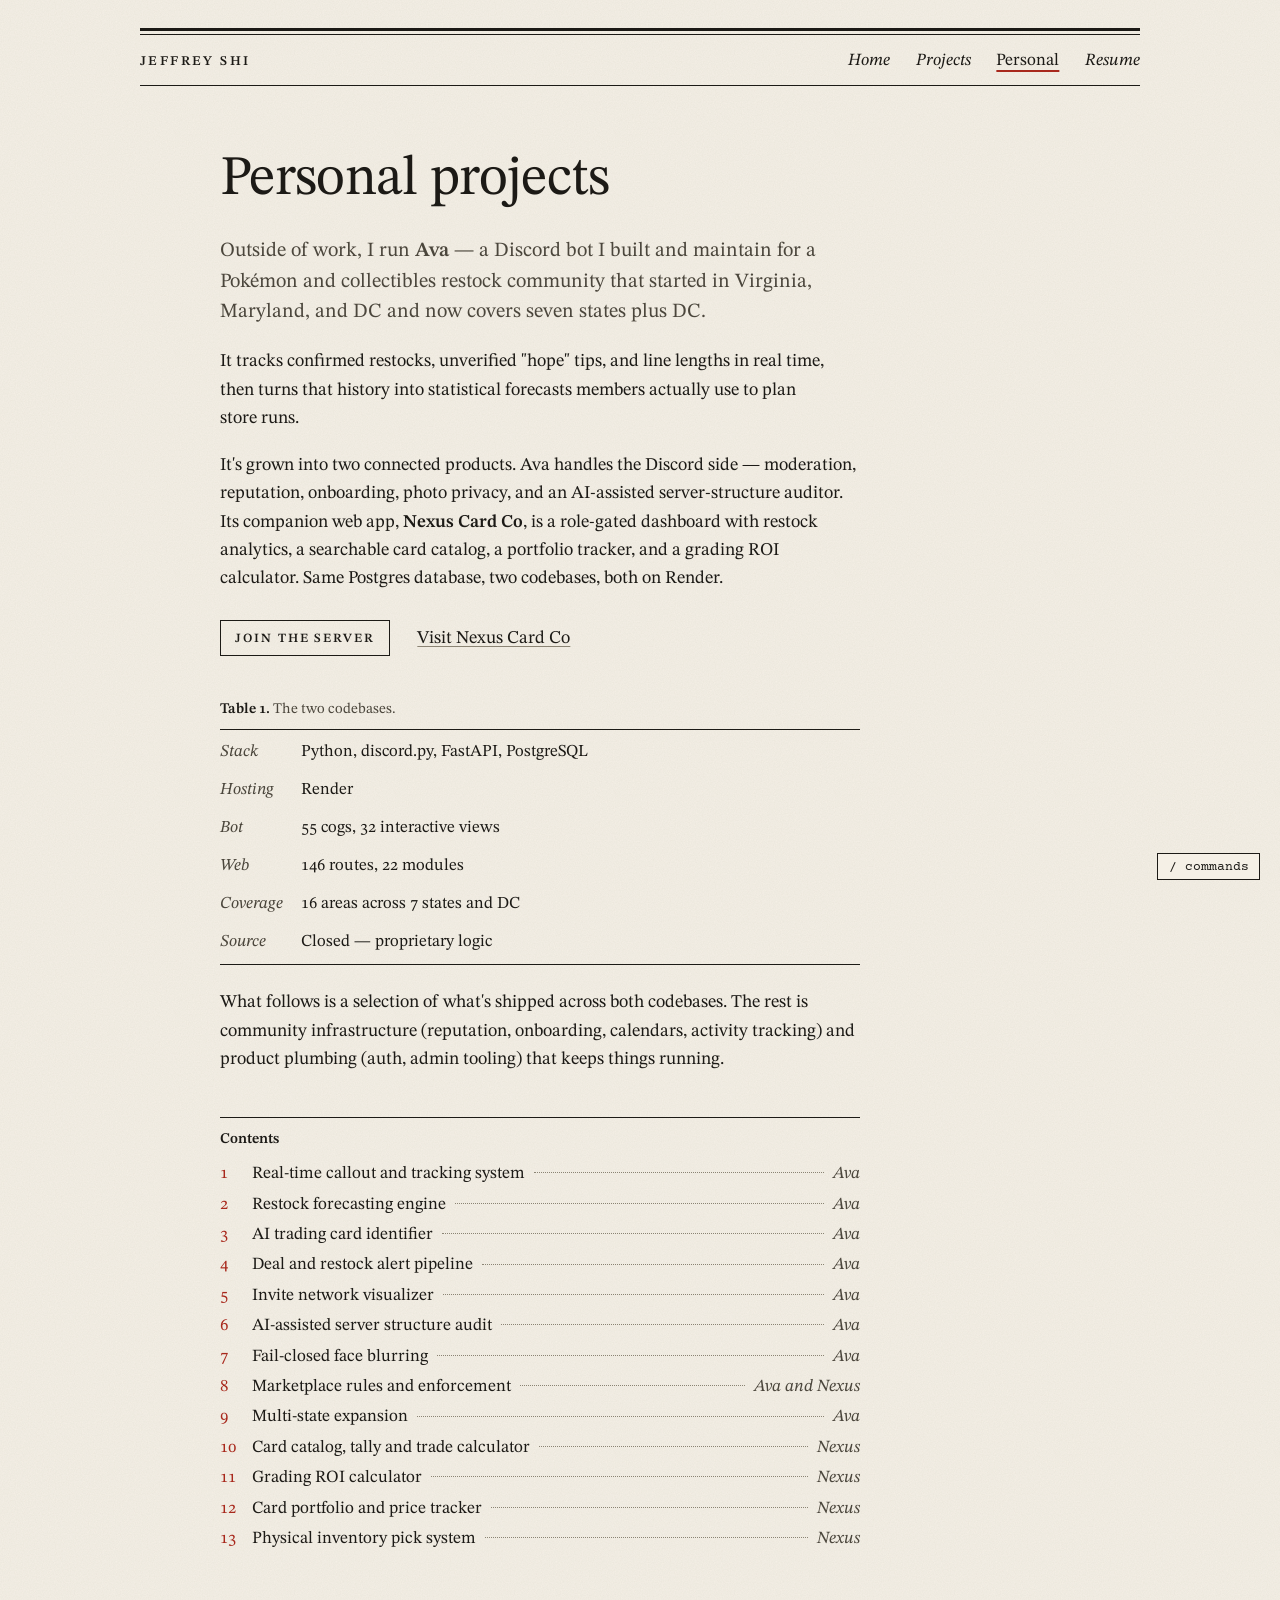
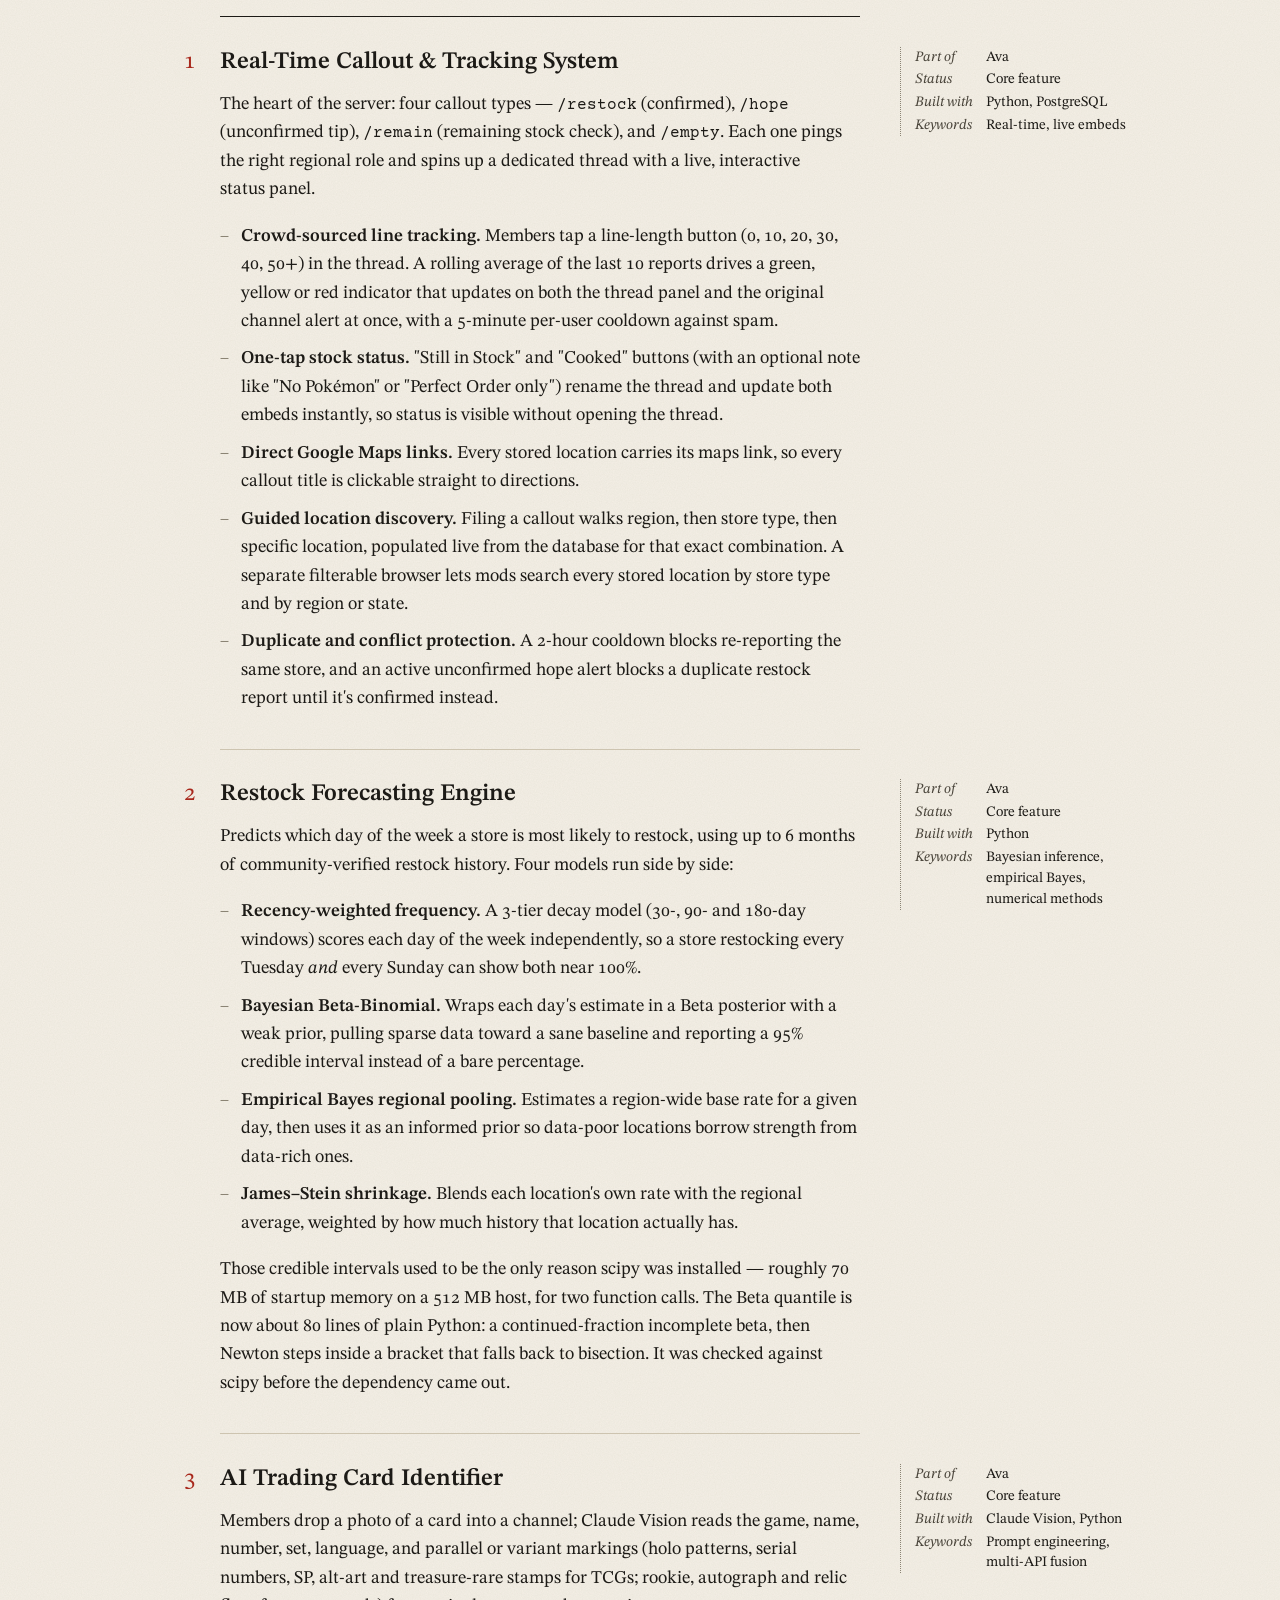
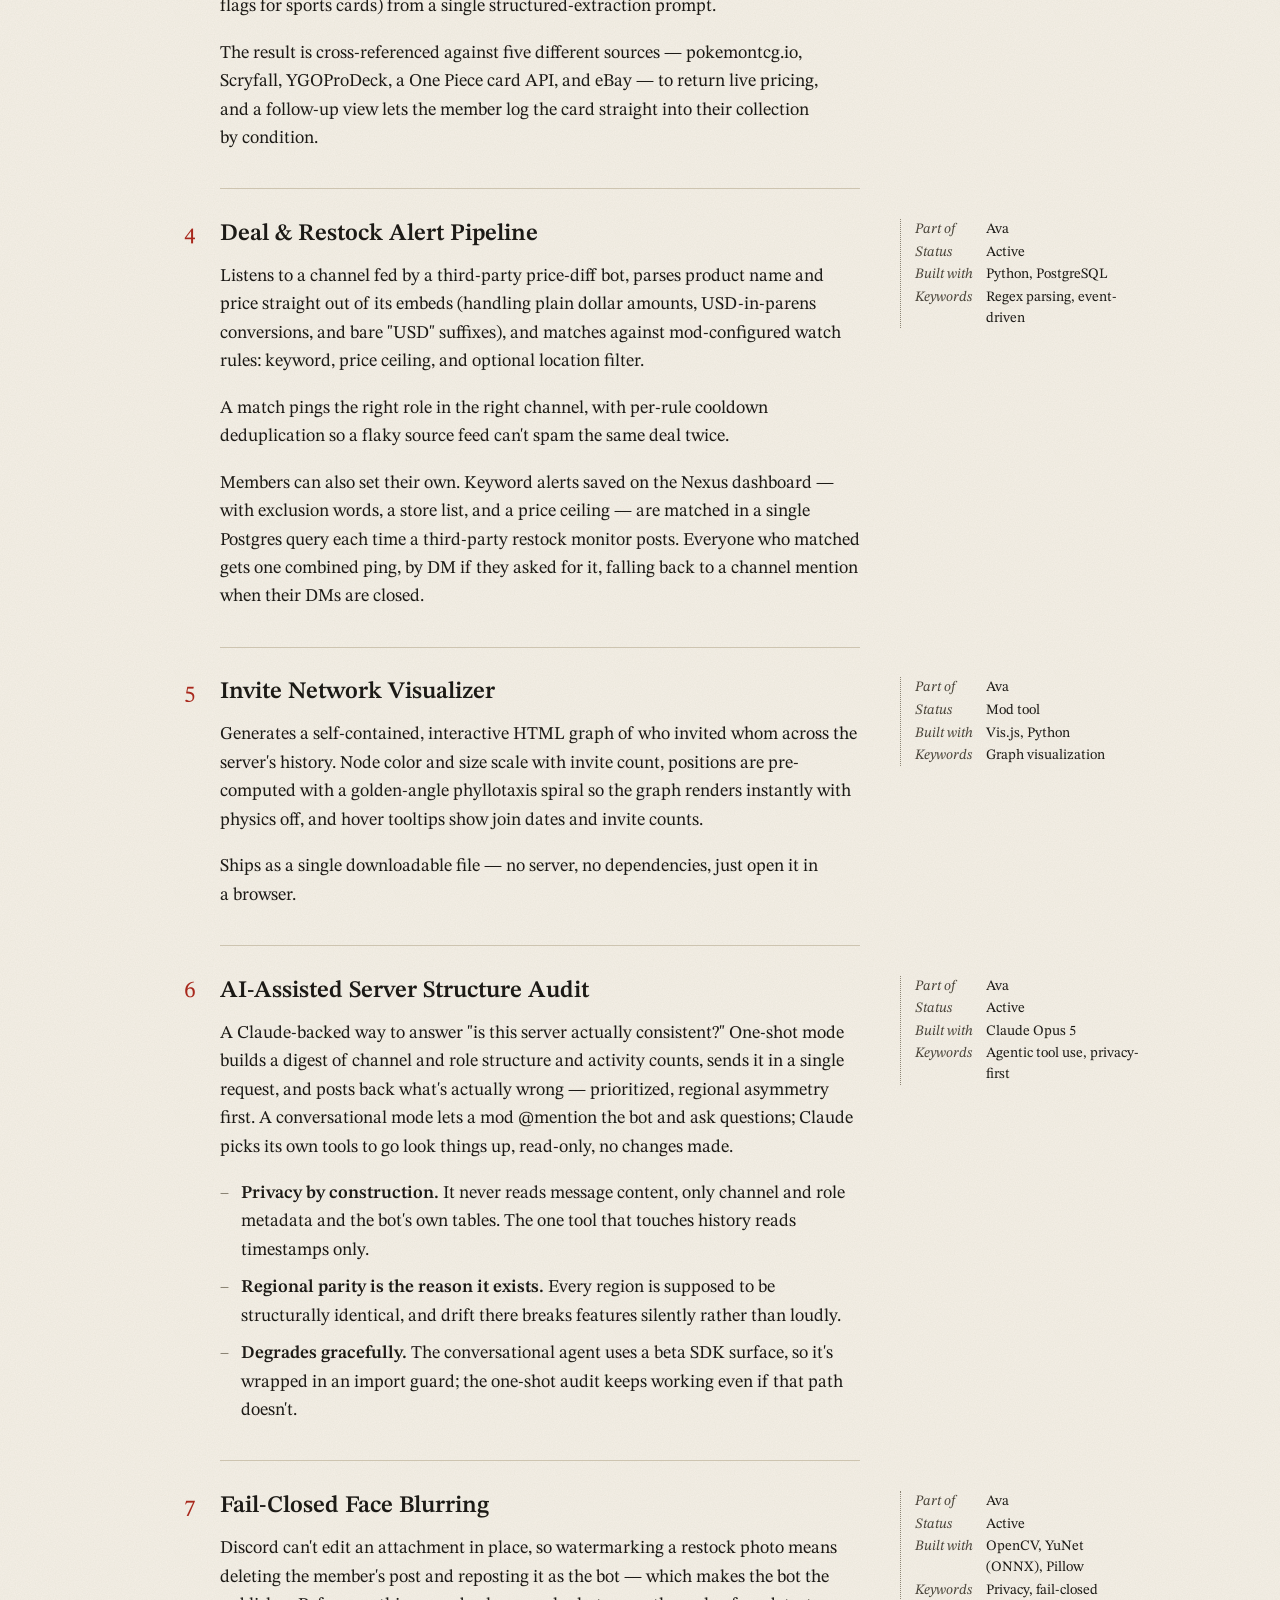
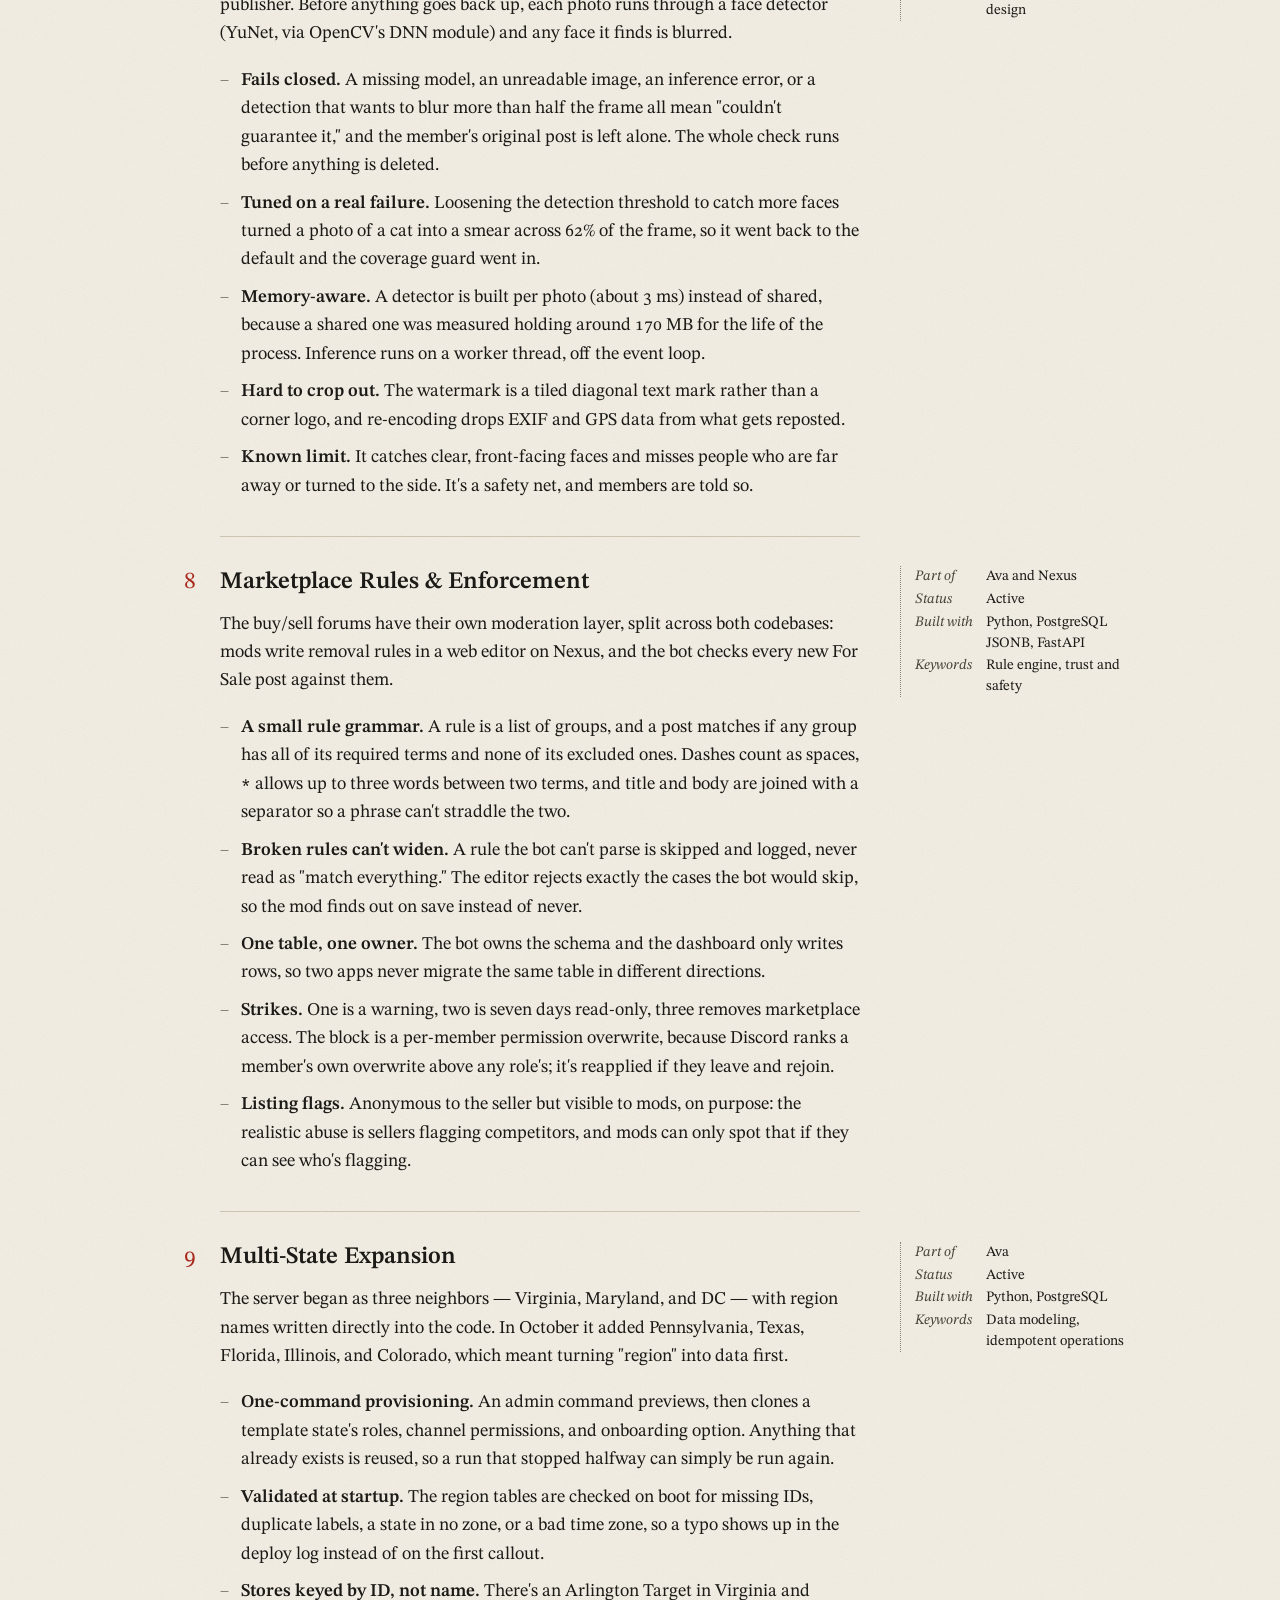
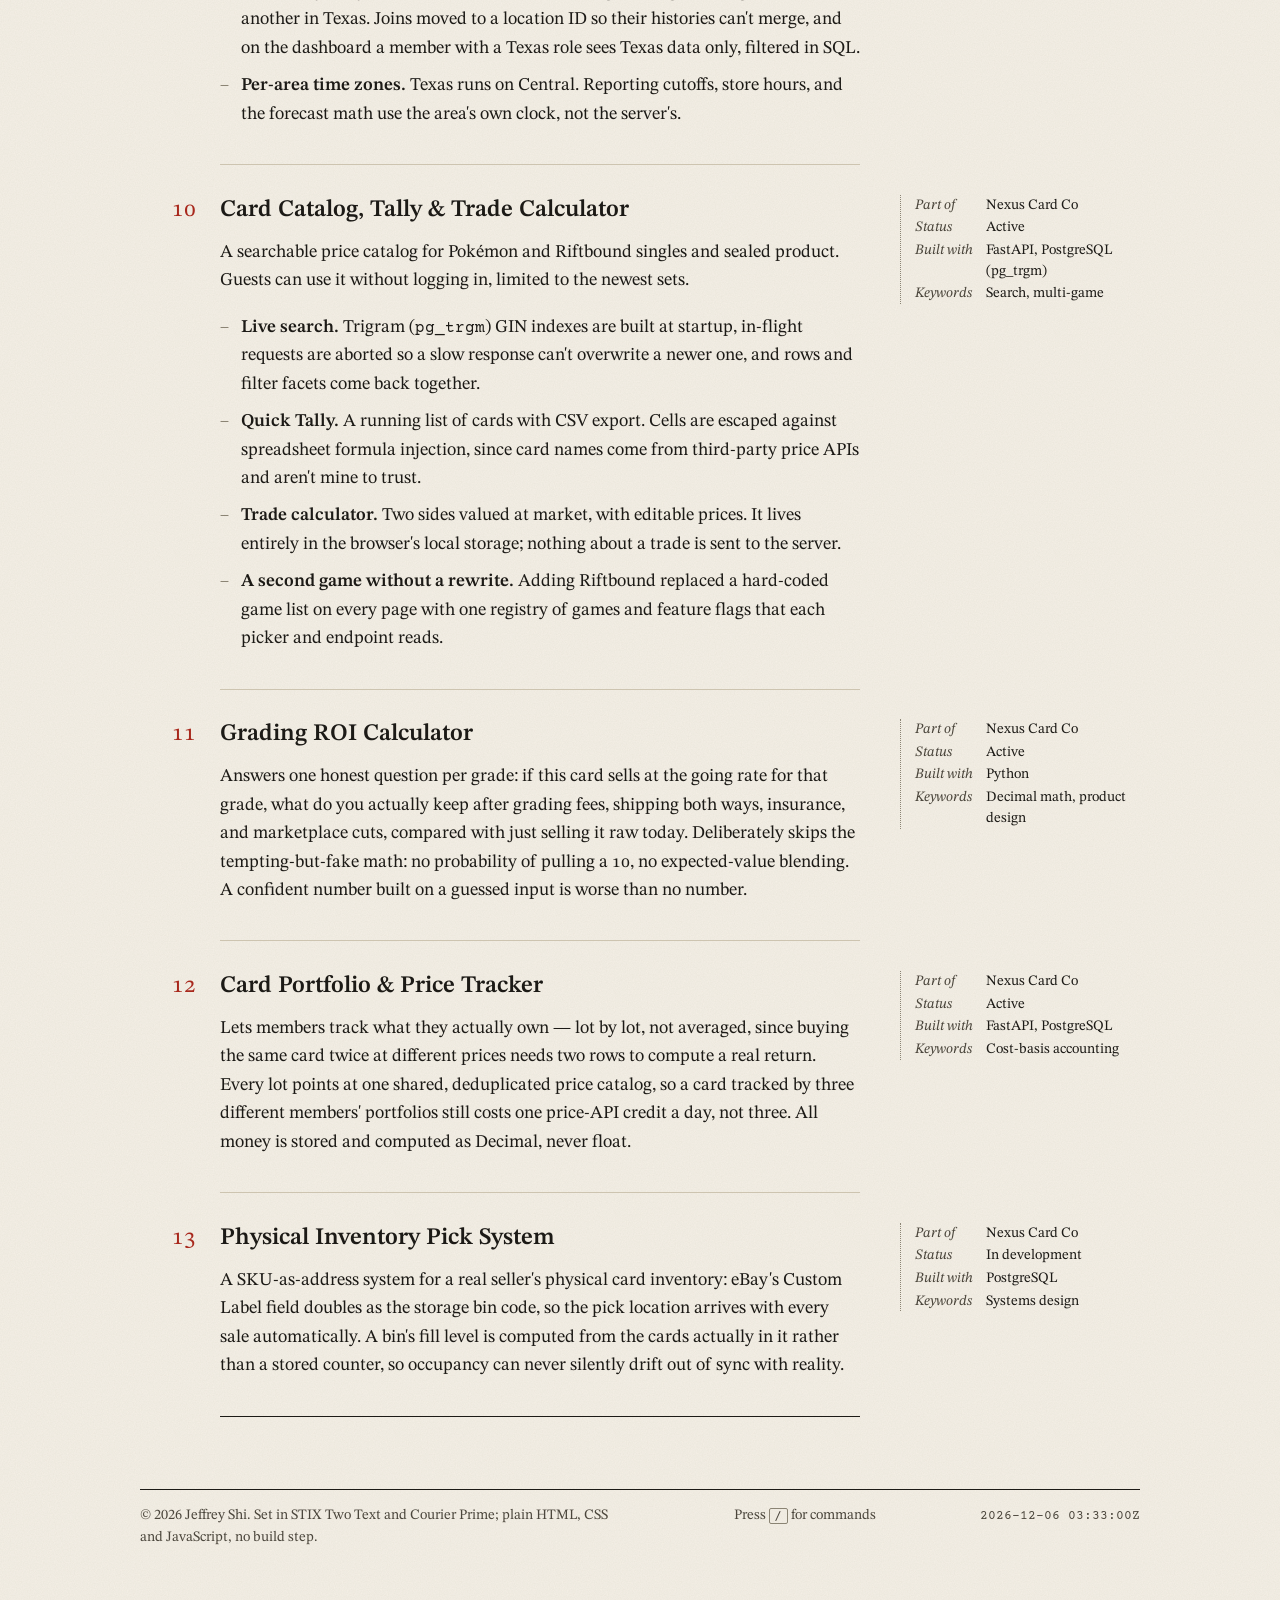
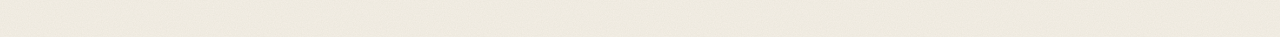
==== commit 3886a269: "Personal: hosting moved from Railway to Render Co-Authored-By: Claude Fable 5.2 <noreply@anthropic.c" ====
--- a/personal.html
+++ b/personal.html
@@ -51,7 +51,7 @@
           <strong>Nexus Card Co</strong>, is a role-gated dashboard with
           restock analytics, a searchable card catalog, a portfolio tracker,
           and a grading ROI calculator. Same Postgres database, two
-          codebases, both on Railway.
+          codebases, both on Render.
         </p>
         <div class="actions">
           <a class="btn" href="https://discord.gg/FQAQ3DVdY7" target="_blank" rel="noopener">Join the server</a>
@@ -63,7 +63,7 @@
         <caption><b>Table 1.</b> The two codebases.</caption>
         <tbody>
           <tr><th scope="row">Stack</th><td>Python, discord.py, FastAPI, PostgreSQL</td></tr>
-          <tr><th scope="row">Hosting</th><td>Railway, auto-deployed on push</td></tr>
+          <tr><th scope="row">Hosting</th><td>Render</td></tr>
           <tr><th scope="row">Bot</th><td>55 cogs, 32 interactive views</td></tr>
           <tr><th scope="row">Web</th><td>146 routes, 22 modules</td></tr>
           <tr><th scope="row">Coverage</th><td>16 areas across 7 states and DC</td></tr>
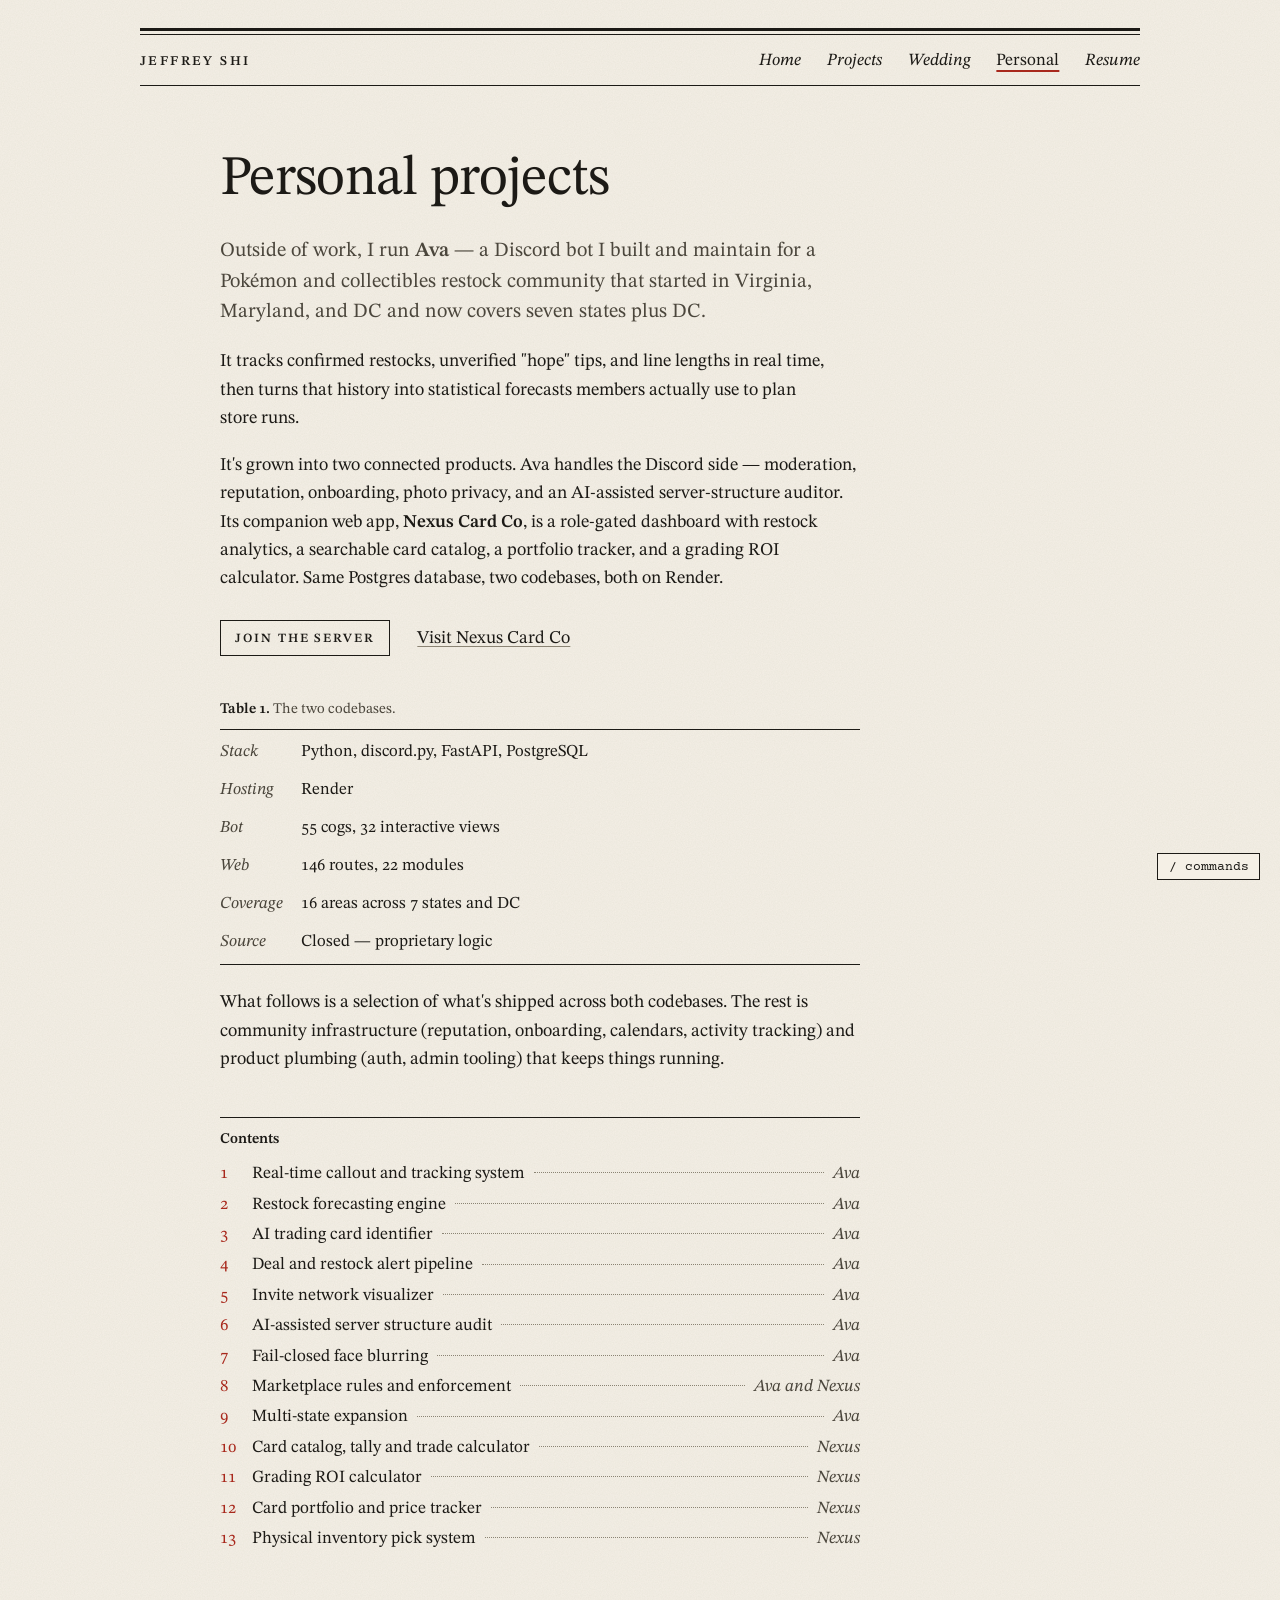
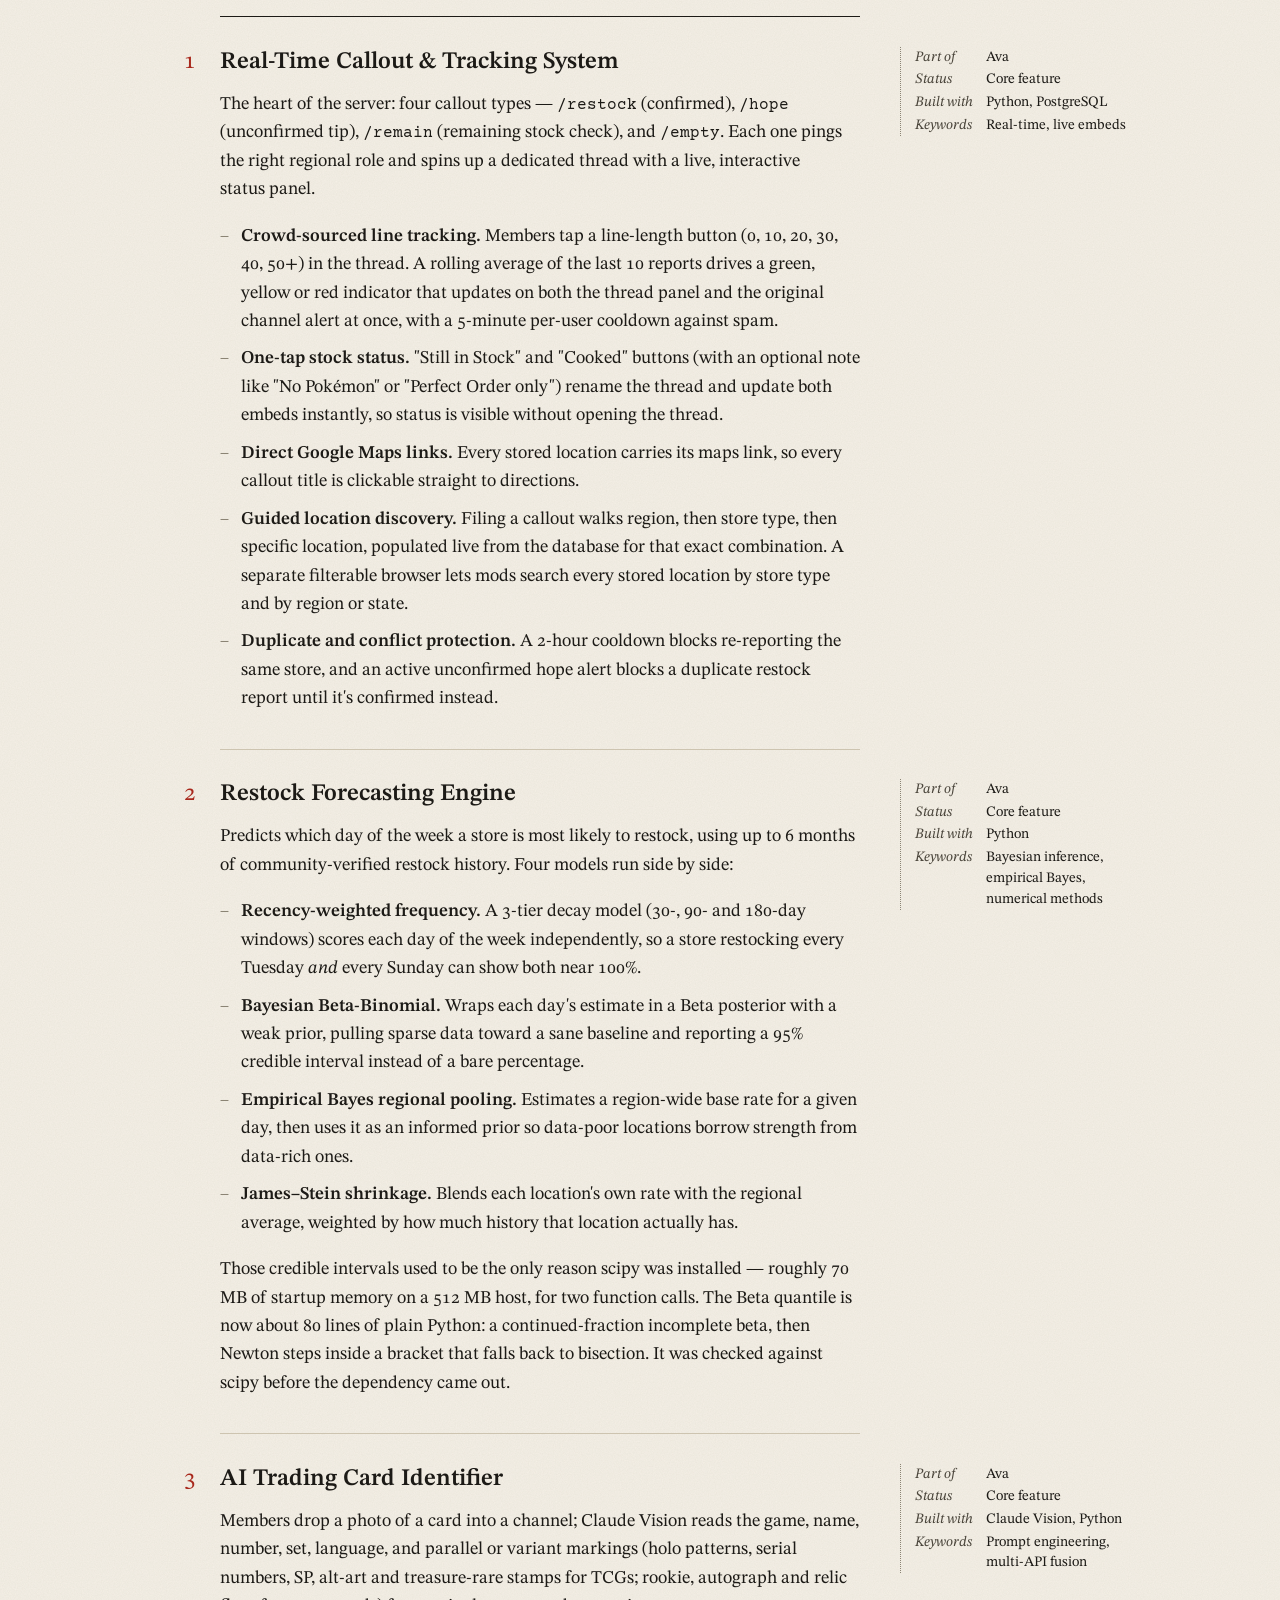
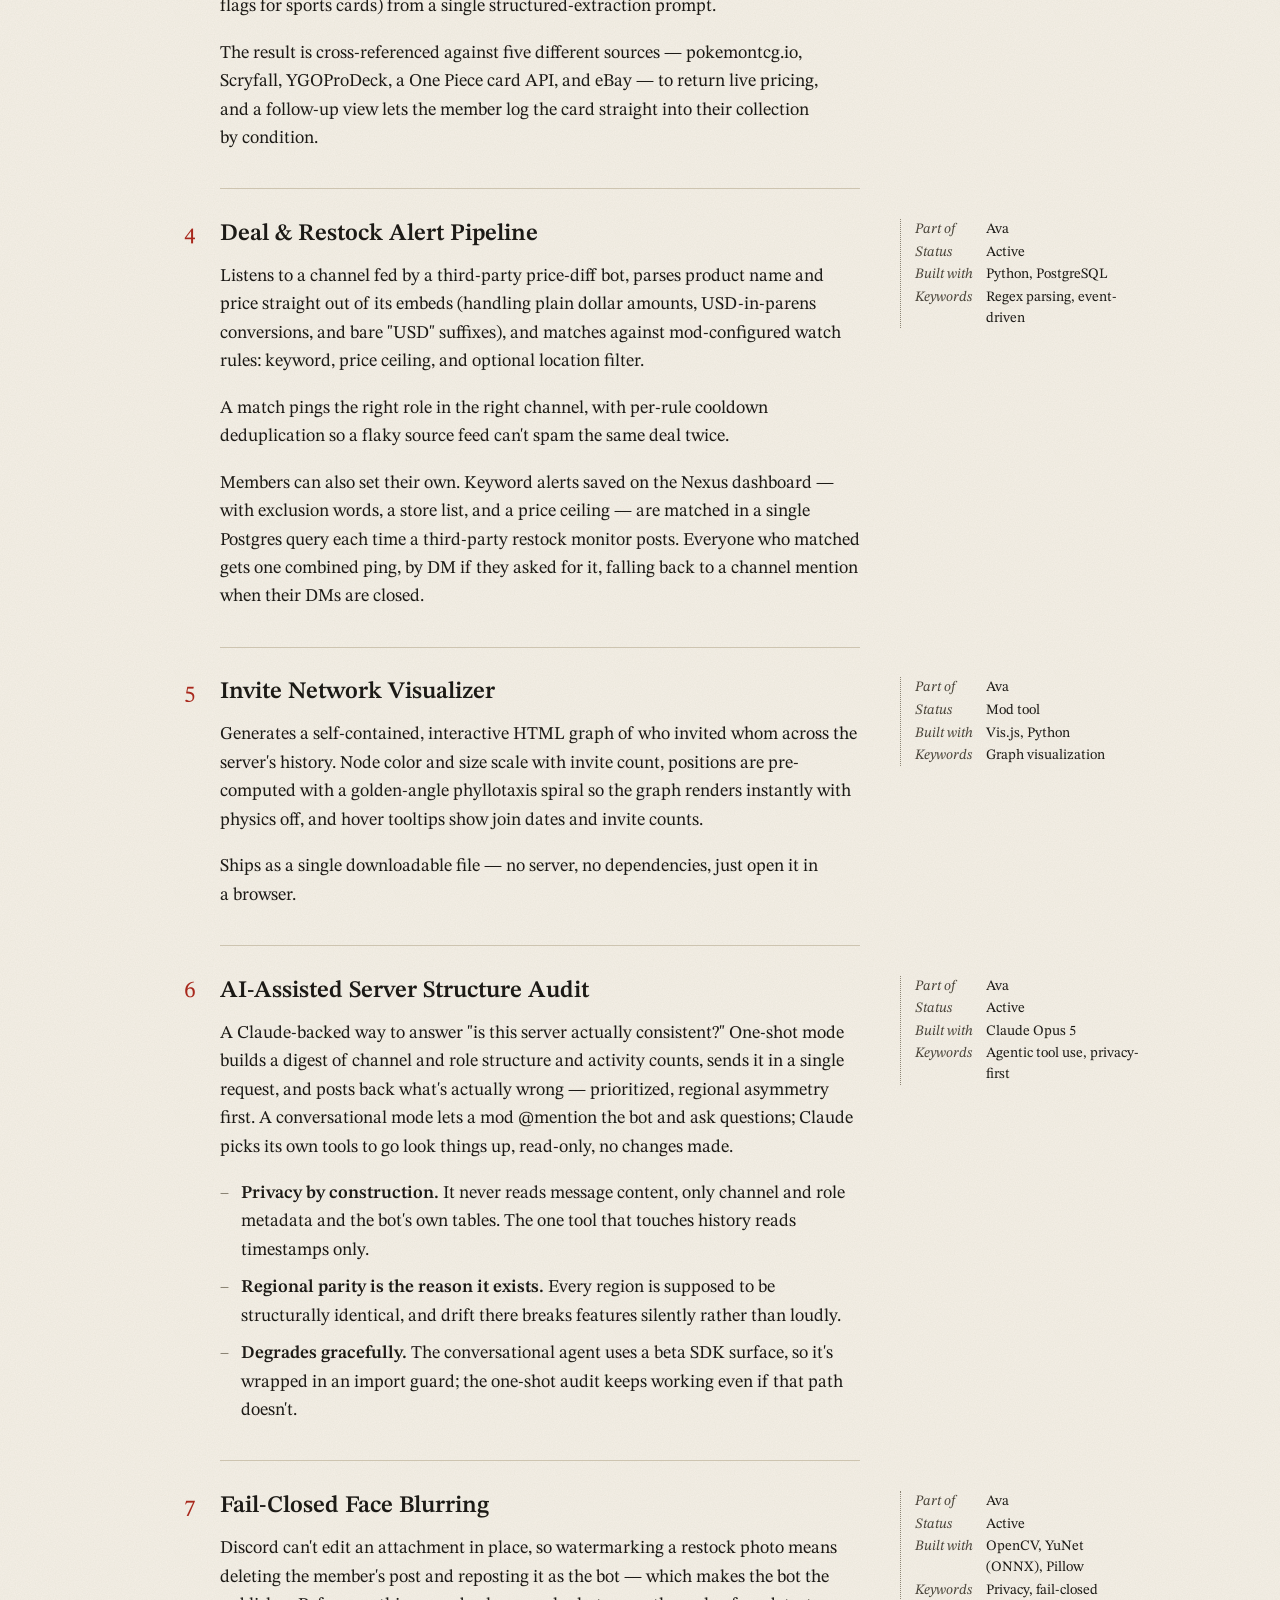
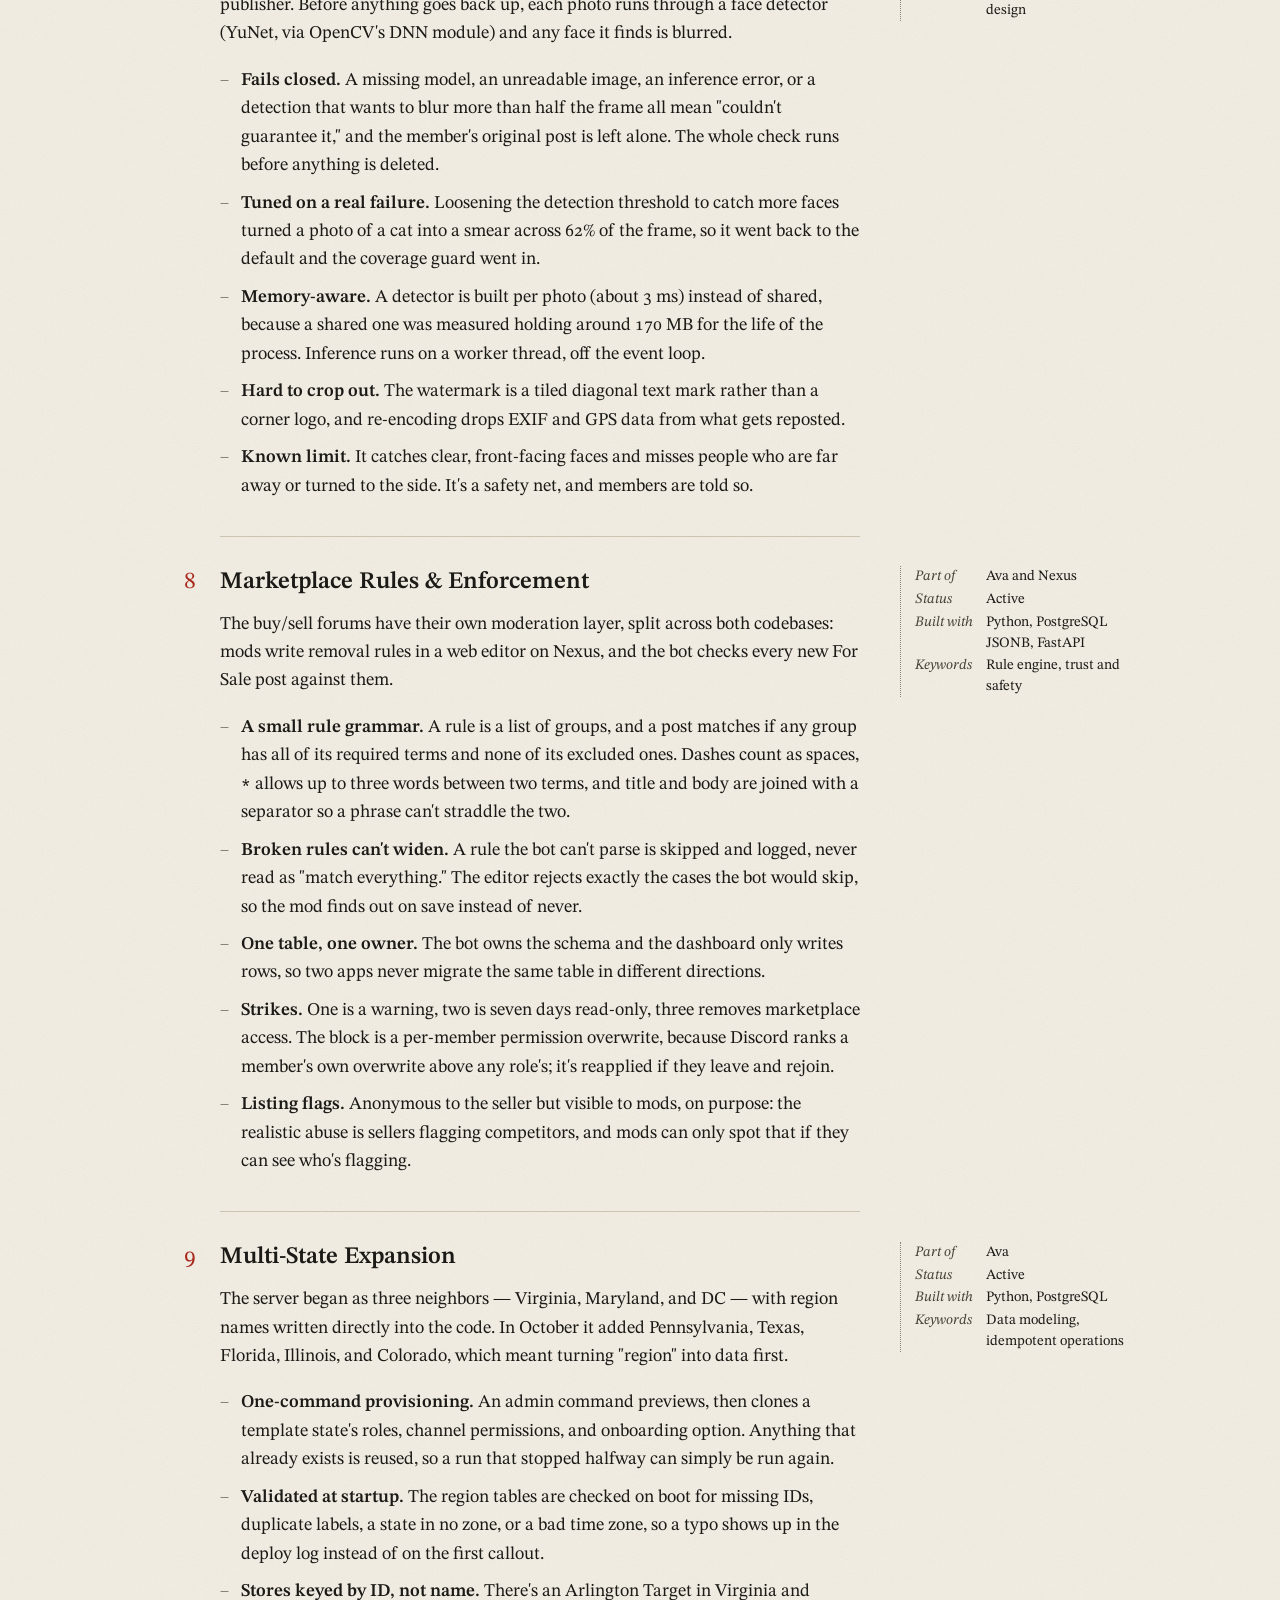
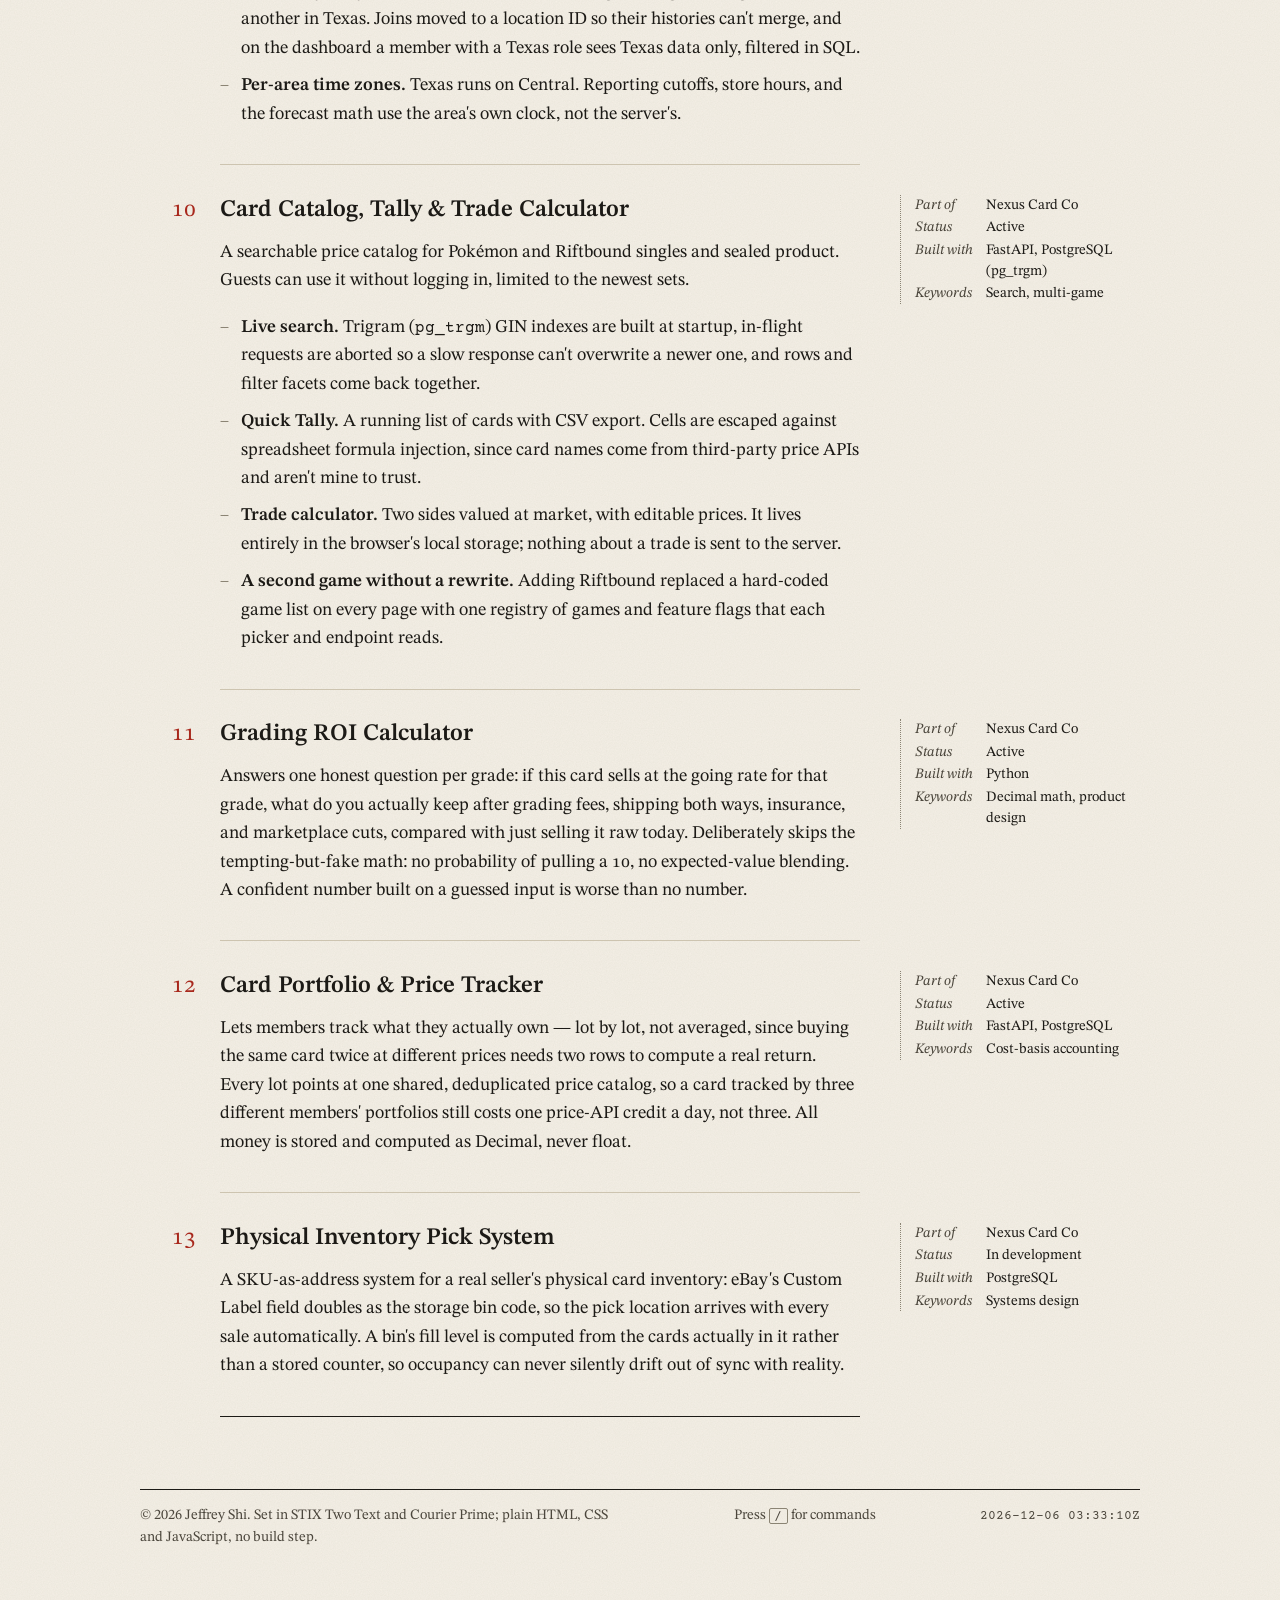
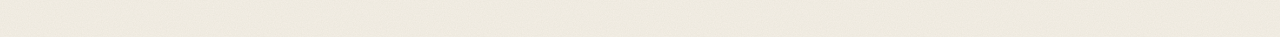
==== commit 8323b036: "Put the wedding write-up in the top nav, palette and terminal Every page's masthead now has Home, Pr" ====
--- a/personal.html
+++ b/personal.html
@@ -19,6 +19,7 @@
       <nav class="mast-nav" aria-label="Site">
         <a href="index.html">Home</a>
         <a href="projects.html">Projects</a>
+        <a href="wedding.html">Wedding</a>
         <a href="personal.html" class="active">Personal</a>
         <a href="resume.html">Resume</a>
       </nav>
@@ -443,7 +444,7 @@
       <span class="p">&gt;</span>
       <input id="cmd-input" type="text" placeholder="Type a command… (try: help)" aria-label="Site command" autocomplete="off" spellcheck="false" />
     </div>
-    <div class="cmd-hint"><span class="k">ENTER</span> run &nbsp;·&nbsp; <span class="k">ESC</span> close &nbsp;·&nbsp; home, projects, personal, resume, contact, download, terminal</div>
+    <div class="cmd-hint"><span class="k">ENTER</span> run &nbsp;·&nbsp; <span class="k">ESC</span> close &nbsp;·&nbsp; home, projects, wedding, personal, resume, contact, download, terminal</div>
   </div>
 
   <script src="js/main.js"></script>
--- a/css/style.css
+++ b/css/style.css
@@ -198,6 +198,25 @@
   color: var(--ink-2);
 }
 .fig-n { font-weight: 600; color: var(--ink); }
+
+/* ---------- Screenshots in write-ups (Fig. 1, 2 on wedding.html) ---------- */
+/* A plate set within the measure: hairline frame, caption under a dotted
+   rule like the globe's. Screenshots are 2x, scaled to the column. */
+.fig-shot { margin: 1.6em 0 1.8em; }
+.fig-shot img {
+  display: block;
+  width: 100%;
+  height: auto;
+  border: 1px solid var(--rule-soft);
+}
+.fig-shot figcaption {
+  margin-top: 8px;
+  padding-left: 14px;
+  border-left: 1px dotted var(--ink-3);
+  font-size: 0.8rem;
+  line-height: 1.45;
+  color: var(--ink-2);
+}
 
 /* ---------- Numbered sections ---------- */
 .page { counter-reset: sec; }
@@ -595,6 +614,12 @@
   .toc .who { display: none; }
   .toc .lead { display: none; }
   .cmd-fab { right: 12px; bottom: 12px; }
+}
+
+/* Five nav links on the narrowest phones: tighten, and wrap rather than
+   push the page sideways. */
+@media (max-width: 400px) {
+  .mast-nav { flex-wrap: wrap; gap: 0.3em 0.9em; font-size: 0.88rem; }
 }
 
 /* ---------- Reduced motion ---------- */
